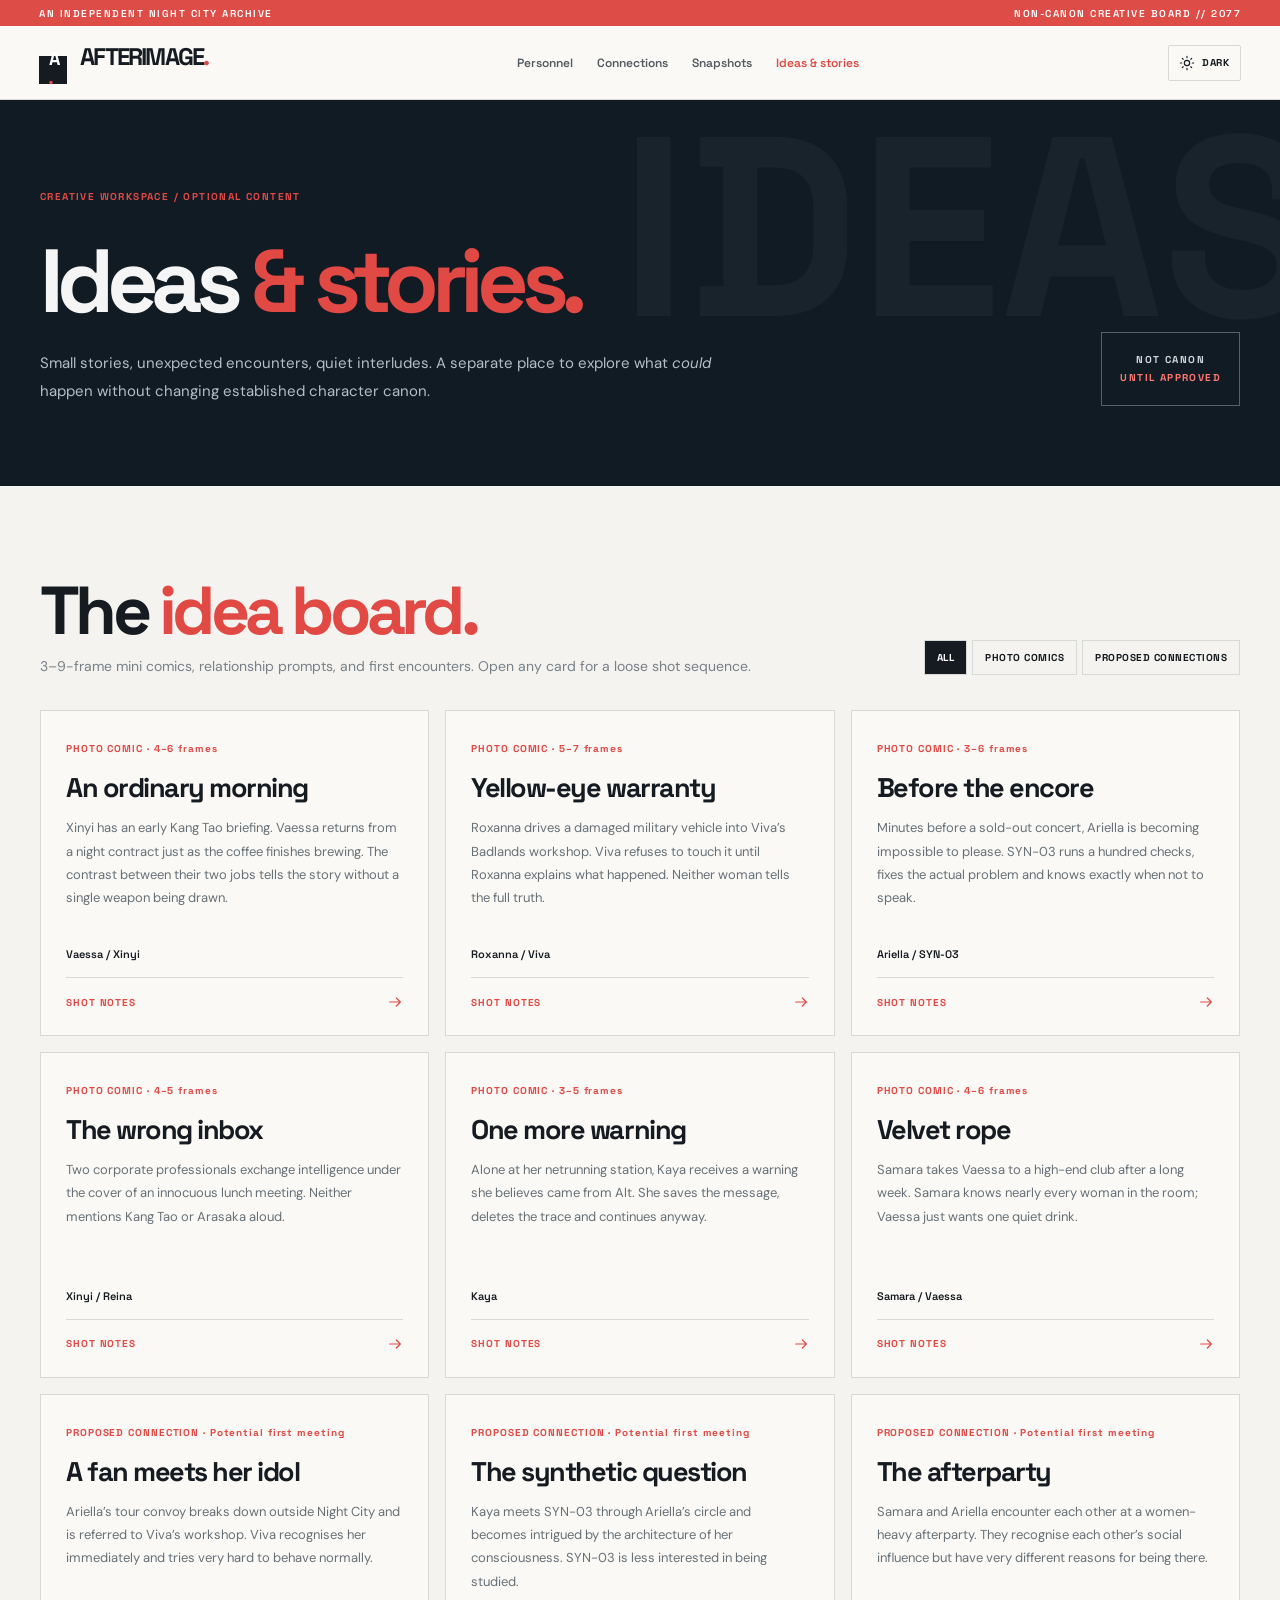
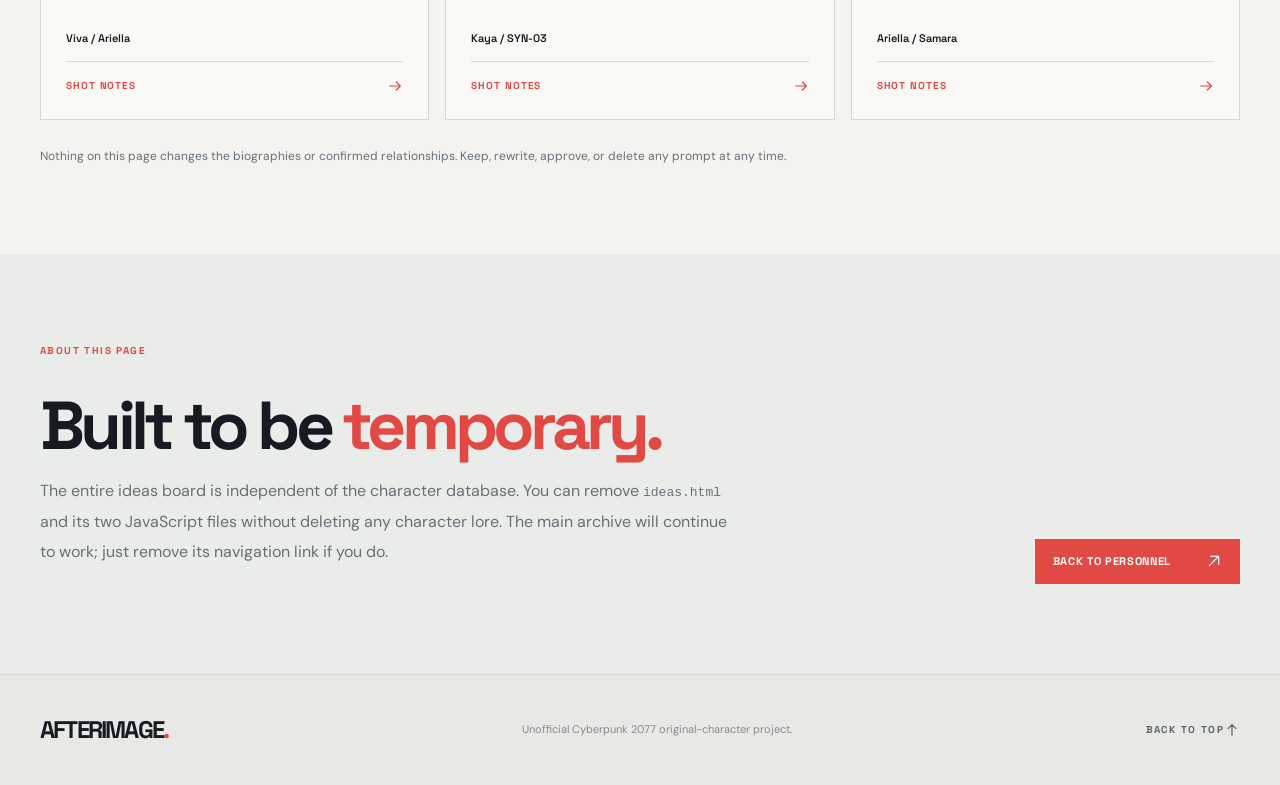
==== ideas.html @ 3a061ae0 "Add files via upload" ====
<!doctype html><html lang="en"><head><meta charset="utf-8"><meta name="viewport" content="width=device-width,initial-scale=1"><meta name="theme-color" content="#f4f3ef"><meta name="description" content="Afterimage optional photo comic and story ideas board."><title>Ideas & Stories — AFTERIMAGE</title><link rel="preconnect" href="https://fonts.googleapis.com"><link rel="preconnect" href="https://fonts.gstatic.com" crossorigin><link href="https://fonts.googleapis.com/css2?family=DM+Sans:wght@400;500;600;700&family=Space+Grotesk:wght@400;500;600;700&display=swap" rel="stylesheet"><link rel="stylesheet" href="css/styles.css"><script>try{document.documentElement.dataset.theme=localStorage.getItem("afterimage-theme")||"light"}catch(e){document.documentElement.dataset.theme="light"}</script><script src="js/theme.js" defer></script><script src="js/ideas.js" defer></script><script src="js/ideas-page.js" defer></script></head>
<body class="ideas-page"><a class="skip-link" href="#main">Skip to content</a><div class="topline"><span>AN INDEPENDENT NIGHT CITY ARCHIVE</span><span>NON-CANON CREATIVE BOARD // 2077</span></div><header class="site-header"><a class="wordmark" href="index.html#home"><span class="wordmark-icon">A<span>·</span></span> AFTERIMAGE<span class="wordmark-dot">.</span></a><nav class="main-nav ideas-nav" aria-label="Main navigation"><a href="index.html#characters">Personnel</a><a href="index.html#connections">Connections</a><a href="index.html#story">Snapshots</a><a href="ideas.html" class="active" aria-current="page">Ideas &amp; stories</a></nav><button class="theme-toggle" type="button" aria-label="Switch to dark mode"><svg class="theme-icon" viewBox="0 0 24 24" fill="none" aria-hidden="true"><circle cx="12" cy="12" r="4" stroke="currentColor" stroke-width="1.7"/><path d="M12 2v2m0 16v2M4.93 4.93l1.41 1.41m11.32 11.32 1.41 1.41M2 12h2m16 0h2M4.93 19.07l1.41-1.41M17.66 6.34l1.41-1.41" stroke="currentColor" stroke-width="1.7" stroke-linecap="round"/></svg><span class="theme-label">DARK</span></button><button class="nav-toggle" type="button" aria-label="Open navigation" aria-expanded="false">MENU <span aria-hidden="true">☰</span></button></header>
<main id="main"><div class="ideas-heading"><div class="container"><div class="section-index">CREATIVE WORKSPACE / OPTIONAL CONTENT</div><div class="ideas-heading-row"><div><h1>Ideas <em>&amp; stories.</em></h1><p>Small stories, unexpected encounters, quiet interludes. A separate place to explore what <em>could</em> happen without changing established character canon.</p></div><div class="ideas-stamp">NOT CANON<br><strong>UNTIL APPROVED</strong></div></div></div></div><section class="container section ideas-content" aria-labelledby="ideas-list-title"><div class="section-head"><div><h2 id="ideas-list-title">The <span>idea board.</span></h2><p>3–9-frame mini comics, relationship prompts, and first encounters. Open any card for a loose shot sequence.</p></div><div class="ideas-filters" role="group" aria-label="Filter story ideas"><button type="button" data-filter="ALL" class="active" aria-pressed="true">ALL</button><button type="button" data-filter="PHOTO COMIC" aria-pressed="false">PHOTO COMICS</button><button type="button" data-filter="PROPOSED CONNECTION" aria-pressed="false">PROPOSED CONNECTIONS</button></div></div><div id="ideas-grid" class="ideas-grid"></div><p class="ideas-footnote">Nothing on this page changes the biographies or confirmed relationships. Keep, rewrite, approve, or delete any prompt at any time.</p></section><section class="section section-muted"><div class="container ideas-end"><div><div class="section-index">ABOUT THIS PAGE</div><h2>Built to be <span>temporary.</span></h2><p>The entire ideas board is independent of the character database. You can remove <code>ideas.html</code> and its two JavaScript files without deleting any character lore. The main archive will continue to work; just remove its navigation link if you do.</p></div><a class="button button-primary" href="index.html#characters">BACK TO PERSONNEL <svg class="ui-arrow" viewBox="0 0 24 24" fill="none" aria-hidden="true"><path d="M5 19 19 5M7 5h12v12" stroke="currentColor" stroke-width="1.8" stroke-linecap="round" stroke-linejoin="round"/></svg></a></div></section></main><footer class="site-footer"><div class="container footer-inner"><a class="wordmark" href="index.html">AFTERIMAGE<span class="wordmark-dot">.</span></a><p>Unofficial Cyberpunk 2077 original-character project.</p><a class="back-top" href="#main">BACK TO TOP <svg class="ui-arrow" viewBox="0 0 24 24" fill="none" aria-hidden="true"><path d="M12 20V4m-6 6 6-6 6 6" stroke="currentColor" stroke-width="1.8" stroke-linecap="round" stroke-linejoin="round"/></svg></a></div></footer></body></html>
---- css/styles.css ----
:root{--bg:#f4f3ef;--paper:#faf9f6;--ink:#151b21;--muted:#677077;--line:#d7d9d6;--red:#e14945;--dark:#0c1218;--dark2:#141d25;--font:'DM Sans',sans-serif;--display:'Space Grotesk',sans-serif}*{box-sizing:border-box}html{scroll-behavior:smooth;scroll-padding-top:84px}body{margin:0;background:var(--bg);color:var(--ink);font-family:var(--font);-webkit-font-smoothing:antialiased}button,input{font:inherit}a{color:inherit;text-decoration:none}button{cursor:pointer}img{display:block;width:100%;height:100%;object-fit:cover}.container{width:min(1200px,calc(100% - 80px));margin:auto}.topline{height:26px;padding:0 39px;background:#de4c47;color:#fff;display:flex;align-items:center;justify-content:space-between;font:600 10px var(--display);letter-spacing:.15em}.site-header{height:74px;display:flex;align-items:center;gap:40px;padding:0 39px;background:var(--paper);border-bottom:1px solid var(--line);position:sticky;top:0;z-index:20}.wordmark{font:700 24px var(--display);letter-spacing:-.075em;white-space:nowrap}.wordmark-icon{display:inline-grid;place-content:center;background:var(--ink);color:#fff;width:28px;height:28px;letter-spacing:-.12em;font-size:18px;margin-right:9px}.wordmark-icon span,.wordmark-dot{color:var(--red)}.main-nav{display:flex;gap:34px;align-items:center;margin:auto}.main-nav a{font:600 12px var(--display);color:#535a61;transition:color .2s}.main-nav a:hover,.main-nav a.active{color:var(--red)}.header-status,.mono-label,.section-index,.eyebrow,.hero-footer,.feature-caption,.search-wrap label,.character-meta,.file-number,.character-view,.story-status,.terminal-head,.terminal-footer,.connections-list .relation-type,.facts-panel span,.back-top{font-family:var(--display);font-size:10px;letter-spacing:.14em;font-weight:700}.header-status{color:#73827d;white-space:nowrap}.signal{display:inline-block;width:7px;height:7px;background:#54b997;border-radius:50%;margin-right:6px}.nav-toggle{display:none}.hero{background:#0c1218;color:#fff;position:relative;overflow:hidden}.hero:before{content:'';position:absolute;inset:0;background:radial-gradient(ellipse at 78% 30%,rgba(75,95,113,.23),transparent 53%),linear-gradient(90deg,rgba(255,255,255,.018) 1px,transparent 1px);background-size:auto,90px 100%;pointer-events:none}.hero-background{position:absolute;inset:0;display:flex;justify-content:space-between;align-items:center;font:700 clamp(280px,44vw,730px)/.8 var(--display);letter-spacing:-.15em;color:#fff;opacity:.025;pointer-events:none}.hero-inner{min-height:610px;display:grid;grid-template-columns:1.15fr .85fr;gap:65px;align-items:center;position:relative;padding-top:48px;padding-bottom:50px}.eyebrow{color:#a6b2bb;display:flex;align-items:center;gap:13px}.mini-square{width:7px;height:7px;background:var(--red)}.eyebrow-line{display:block;width:34px;height:1px;background:#45505b}.hero h1{font:700 clamp(70px,7.8vw,120px)/.91 var(--display);letter-spacing:-.09em;margin:35px 0 24px}.hero h1 em,.story h2 em{font-style:normal;color:var(--red)}.hero-copy>p{font-size:15px;line-height:1.9;color:#abb4bf;max-width:490px}.hero-actions{display:flex;gap:12px;margin-top:33px;flex-wrap:wrap}.button{display:inline-flex;gap:35px;justify-content:space-between;align-items:center;min-height:45px;padding:0 18px;font:700 11px var(--display);letter-spacing:.06em;transition:transform .2s,background .2s}.button:hover{transform:translateY(-2px)}.button-primary{background:var(--red);color:white}.button-outline{border:1px solid #4a555f;color:#dfe3e8}.hero-feature{max-width:350px;justify-self:end;position:relative;width:100%;margin-right:18px}.feature-photo{height:435px;background:#27313b;overflow:hidden;filter:saturate(.6)}.feature-photo img{object-position:50% 38%}.hero-feature:after{content:'';position:absolute;inset:0 0 84px;border:1px solid rgba(245,245,245,.23);pointer-events:none}.feature-caption{background:#f4f2ee;color:#1c252d;padding:16px 19px;display:flex;flex-direction:column;gap:6px;min-height:84px}.feature-caption span{color:#c14b48}.feature-caption strong{font:700 23px var(--display);letter-spacing:-.05em}.feature-caption small{font-size:9px;color:#87909a}.feature-corner{width:28px;height:28px;position:absolute;border-color:var(--red);z-index:1}.top-left{border-left:3px solid;border-top:3px solid;top:-9px;left:-9px}.bottom-right{border-right:3px solid;border-bottom:3px solid;right:-9px;bottom:75px}.hero-footer{border-top:1px solid #25303b;position:relative;color:#74818c;display:flex;justify-content:space-between;padding:17px 0}.section{padding:90px 0}.section-index{color:var(--red);margin-bottom:34px}.intro-grid{display:grid;grid-template-columns:1fr 1fr;gap:85px}.section h2{font:700 clamp(44px,5.3vw,70px)/1.03 var(--display);letter-spacing:-.07em;margin:0}.section h2 span{color:var(--red)}.intro-grid p,.dossier-grid p{font-size:15px;line-height:1.95;color:#57626c;margin:0 0 14px}.inline-stat{display:flex;align-items:center;gap:13px;margin-top:29px}.inline-stat strong{font:700 32px var(--display)}.inline-stat span{font:700 10px var(--display);letter-spacing:.06em;color:#8c9498}.inline-stat i{height:25px;width:1px;background:var(--line);margin:0 9px}.section-muted{background:#eaece9}.section-head{display:flex;justify-content:space-between;align-items:end;gap:30px;margin-bottom:35px}.section-head p{font-size:14px;color:#788088;margin:12px 0 0}.search-wrap{min-width:255px}.search-wrap label{display:block;color:#747f86;margin-bottom:8px}.search-wrap input{width:100%;background:transparent;border:0;border-bottom:1px solid #a3abae;padding:11px 0;outline:none;color:var(--ink);font-size:13px;border-radius:0}.search-wrap input:focus{border-bottom-color:var(--red)}.character-grid{display:grid;grid-template-columns:repeat(3,minmax(0,1fr));gap:18px}.character-card{padding:0;border:1px solid #d1d5d4;background:#f6f7f4;color:var(--ink);text-align:left;transition:transform .25s,border-color .25s,box-shadow .25s;overflow:hidden}.character-card:hover,.character-card:focus-visible{transform:translateY(-5px);border-color:var(--red);box-shadow:0 18px 35px #1723271c;outline:none}.character-image{height:265px;position:relative;overflow:hidden;background:#c4c9ca}.character-image img{transition:transform .4s;object-position:center 29%;filter:saturate(.78)}.character-card:hover img{transform:scale(1.04)}.file-number{position:absolute;top:13px;left:13px;color:#fff;background:#111a22cc;padding:8px 10px}.character-card .character-info{padding:21px 22px 20px}.character-meta{color:var(--red);font-size:9px;margin-bottom:9px}.character-card h3{font:700 27px var(--display);letter-spacing:-.055em;margin:0 0 10px}.character-card p{font-size:12px;line-height:1.7;color:#69737a;min-height:62px;margin:0}.character-footer{border-top:1px solid #dde0de;margin-top:17px;padding-top:14px;display:flex;justify-content:space-between;align-items:center}.character-footer span:first-child{font:600 10px var(--display);color:#67747c}.character-footer span:last-child{color:var(--red);font-size:21px}.empty-message{padding:24px;border:1px solid var(--line);text-align:center}.connection-layout{display:grid;grid-template-columns:1.4fr .65fr;gap:45px}.connection-row{padding:20px 0;border-bottom:1px solid var(--line);display:grid;grid-template-columns:210px 1fr;gap:22px}.connection-row:first-child{border-top:1px solid var(--line)}.connection-people{font:700 17px var(--display);letter-spacing:-.04em}.relation-type{color:var(--red);margin-bottom:7px}.connection-row p{font-size:13px;line-height:1.7;color:#6d777e;margin:0}.connections-note{background:#e5e5e0;padding:28px;min-height:280px;position:relative;overflow:hidden}.connections-note h3{font:700 28px/1.1 var(--display);letter-spacing:-.055em;margin:21px 0}.connections-note p{font-size:13px;line-height:1.8;color:#687078;max-width:290px}.note-decoration{position:absolute;right:-15px;bottom:-69px;font:700 190px var(--display);opacity:.055}.section-dark{background:#111b24;color:#f4f5f4}.story-grid{display:grid;grid-template-columns:1fr .78fr;gap:85px}.story h2{font-size:clamp(43px,5vw,64px);margin:18px 0 22px}.highlight{color:var(--red)}.story-lede{font:500 19px/1.5 var(--display);color:#f0f0ef;max-width:520px}.story-rule{height:1px;background:#41505a;width:65px;margin:29px 0}.story-left>p:not(.story-lede){font-size:14px;color:#aab5bd;line-height:1.95}.story-status{border:1px solid #34434e;color:#8c9da9;padding:14px;margin-top:30px;display:flex;justify-content:space-between}.story-status span{color:#ef6d68}.story-right{align-self:start;border:1px solid #384651;background:#0c141c}.terminal-head{padding:17px 20px;display:flex;justify-content:space-between;gap:14px;background:#1b2934;color:#abb6bc}.motivation-row{display:grid;grid-template-columns:88px 1fr;gap:12px;padding:19px 20px;border-bottom:1px solid #253440}.motivation-row strong{color:#eb6a66;font:700 12px var(--display)}.motivation-row p{color:#c0cad0;font-size:12px;line-height:1.65;margin:0}.terminal-footer{display:flex;justify-content:space-between;padding:18px 20px;color:#687b89}.terminal-footer span{color:#ee605c}.dossier-grid{display:grid;grid-template-columns:1fr 1fr;gap:85px}.dossier-grid p{margin:24px 0}.text-link{font:700 11px var(--display);color:var(--red);letter-spacing:.08em}.facts-panel{border-top:1px solid var(--line)}.facts-panel>div{display:flex;justify-content:space-between;gap:12px;border-bottom:1px solid var(--line);padding:17px 0}.facts-panel span{color:#848d94}.facts-panel strong{font-size:13px;text-align:right}.site-footer{background:#e8e9e5;border-top:1px solid var(--line)}.footer-inner{min-height:110px;display:flex;gap:35px;align-items:center;justify-content:space-between}.footer-inner p{font-size:11px;color:#838c92;max-width:360px;line-height:1.7}.back-top{color:#59666c;white-space:nowrap}.skip-link{position:absolute;top:-50px;left:12px;background:white;padding:10px;z-index:99}.skip-link:focus{top:8px}.profile-dialog{border:0;padding:0;width:min(900px,calc(100% - 26px));max-height:min(90vh,1000px);background:#f5f5f1;color:var(--ink);box-shadow:0 25px 100px #0009}.profile-dialog::backdrop{background:#06111bbd;backdrop-filter:blur(5px)}.profile-inner{display:grid;grid-template-columns:280px 1fr}.profile-side{background:#17212b;color:white;padding:25px;position:relative}.profile-portrait{height:330px;overflow:hidden;margin:25px 0 18px;background:#33404b}.profile-portrait img{object-position:center 25%}.profile-side .side-index{font:700 11px var(--display);color:#ee706d;letter-spacing:.14em}.profile-side h3{font:700 30px var(--display);letter-spacing:-.07em;margin:8px 0}.profile-side p{font-size:13px;line-height:1.6;color:#acb7c2}.profile-side .side-note{font:700 9px var(--display);letter-spacing:.14em;color:#ef7771}.profile-main{padding:37px 38px 43px;overflow-y:auto;max-height:90vh}.profile-close{display:flex;align-items:center;justify-content:center;width:35px;height:35px;border:1px solid #cbd0cf;background:transparent;font-size:20px;position:absolute;right:20px;top:20px;z-index:2}.profile-main h2{font:700 clamp(34px,4vw,52px)/1 var(--display);letter-spacing:-.07em;margin:24px 34px 13px 0}.profile-main .profile-tagline{font:500 17px/1.4 var(--display);color:var(--red);margin-bottom:22px}.profile-pill-row{display:flex;flex-wrap:wrap;gap:8px;margin:15px 0 26px}.profile-pill{border:1px solid #ccd1d0;padding:7px 10px;font:700 9px var(--display);letter-spacing:.04em}.profile-section-title{font:700 10px var(--display);color:#b54845;letter-spacing:.13em;margin:27px 0 12px}.profile-main p{font-size:13px;line-height:1.85;color:#53606b}.profile-fact{padding:16px;border-left:3px solid var(--red);background:#e9eae6;font-size:13px;line-height:1.7;color:#384750}.profile-fact strong{display:block;font:700 9px var(--display);letter-spacing:.12em;margin-bottom:6px;color:#b44946}body.dialog-open{overflow:hidden}button:focus-visible,a:focus-visible,input:focus-visible{outline:2px solid var(--red);outline-offset:3px}@media(max-width:1050px){.header-status{display:none}.main-nav{margin-left:auto;margin-right:0}.hero-inner{gap:35px}.connection-layout{gap:30px}.story-grid{gap:38px}}@media(max-width:760px){.container{width:min(100% - 36px,560px)}.topline{padding:0 18px}.topline span:last-child{display:none}.site-header{height:68px;padding:0 18px}.wordmark{font-size:22px}.nav-toggle{display:flex;margin-left:auto;border:0;background:transparent;align-items:center;gap:10px;font:700 11px var(--display);letter-spacing:.08em}.main-nav{display:none;position:absolute;left:0;right:0;top:68px;background:#f8f8f5;padding:19px;box-shadow:0 20px 28px #0002;flex-direction:column;align-items:stretch;gap:0}.main-nav.open{display:flex}.main-nav a{padding:12px;border-bottom:1px solid #eaedeb}.hero-inner{display:flex;flex-direction:column;align-items:stretch;gap:42px;min-height:auto;padding:70px 0 45px}.hero h1{font-size:clamp(62px,15vw,100px)}.hero-feature{max-width:300px;margin:0 auto;justify-self:center}.feature-photo{height:330px}.hero-footer span:last-child{display:none}.hero-footer{font-size:8px}.section{padding:65px 0}.intro-grid,.dossier-grid,.story-grid,.connection-layout{grid-template-columns:1fr;gap:28px}.section h2{font-size:50px}.section-head{align-items:start;flex-direction:column}.search-wrap{width:100%}.character-grid{grid-template-columns:repeat(2,minmax(0,1fr));gap:12px}.character-image{height:220px}.character-card .character-info{padding:15px}.character-card h3{font-size:22px}.character-card p{font-size:11px;min-height:90px}.connection-row{grid-template-columns:1fr;gap:6px}.profile-inner{grid-template-columns:1fr}.profile-side{display:grid;grid-template-columns:110px 1fr;column-gap:15px;padding:20px}.profile-side .side-index{grid-column:1/-1}.profile-portrait{grid-row:2/5;width:110px;height:140px;margin:10px 0 0}.profile-side h3{align-self:end;font-size:25px}.profile-side p{margin:3px 0}.profile-side .side-note{align-self:start}.profile-main{padding:20px 22px 34px;max-height:none}.profile-dialog{overflow:auto}.profile-main h2{margin-top:10px}.footer-inner{flex-wrap:wrap;padding:30px 0;gap:15px}.footer-inner p{order:3;max-width:100%;width:100%}}@media(max-width:420px){.character-image{height:180px}.character-card h3{font-size:19px}.character-meta{font-size:8px}.character-footer span:first-child{font-size:9px}.character-card p{min-height:116px}.hero-actions{flex-direction:column}.hero-actions .button{justify-content:space-between}.inline-stat{gap:8px}.inline-stat strong{font-size:24px}}

/* Accessible card/image polish for placeholder illustrations */
.character-image img[src$=".svg"],.profile-portrait img[src$=".svg"]{object-fit:cover;filter:none}
.back-top{display:inline-flex;align-items:center;min-height:44px;cursor:pointer}.back-top:hover{color:var(--red)}
@media(prefers-reduced-motion:reduce){html{scroll-behavior:auto}.character-card,.button,.character-image img{transition:none}}

/* Optional connections are clearly labeled; edit status in js/data.js. */
.connection-proposal {font-size:.72em;letter-spacing:.055em;color:#ba8b61;font-weight:600}

/* Version 4: expanded character dossier lists */
.profile-list{margin:12px 0 24px;padding-left:21px;line-height:1.75;color:var(--text-secondary,#adb7c0)}
.profile-list li{margin-bottom:10px;padding-left:3px}
.profile-list li::marker{color:#be766e}

/* V5 SHARED UI: crisp inline SVG arrows (never system emoji), theme toggle */
.ui-arrow{display:inline-block;width:16px;height:16px;vertical-align:middle;flex:none}.character-footer .ui-arrow{width:20px;height:20px}.note-decoration .ui-arrow{width:160px;height:160px}.theme-toggle{background:transparent;color:var(--ink);border:1px solid var(--line);border-radius:2px;display:inline-flex;align-items:center;gap:7px;padding:9px 10px;white-space:nowrap;cursor:pointer;font:700 10px var(--display);letter-spacing:.08em}.theme-toggle:hover{border-color:var(--red);color:var(--red)}.theme-icon{width:16px;height:16px}.story-ideas-link{display:inline-block;margin-left:5px;color:#ff817c;font-weight:700;text-decoration:underline;text-underline-offset:3px}.ideas-heading{background:#111b24;color:#f4f5f4;padding:90px 0 80px;position:relative;overflow:hidden}.ideas-heading:after{content:'IDEAS';position:absolute;right:-3vw;top:0;font:700 clamp(120px,20vw,300px)/1 var(--display);opacity:.035;pointer-events:none}.ideas-heading-row{display:flex;align-items:end;justify-content:space-between;gap:30px}.ideas-heading h1{font:700 clamp(55px,7vw,100px)/1 var(--display);letter-spacing:-.08em;margin:0 0 22px}.ideas-heading h1 em{font-style:normal;color:var(--red)}.ideas-heading p{color:#b3bec6;line-height:1.9;max-width:690px;margin:0;font-size:15px}.ideas-stamp{border:1px solid #53626d;padding:18px;color:#d0d6db;font:700 10px/1.8 var(--display);letter-spacing:.14em;text-align:center;white-space:nowrap}.ideas-stamp strong{color:#ff7771}.ideas-filters{display:flex;gap:5px;flex-wrap:wrap}.ideas-filters button{border:1px solid var(--line);background:transparent;color:var(--ink);padding:10px 12px;font:700 10px var(--display);letter-spacing:.05em}.ideas-filters button.active{background:var(--ink);color:var(--paper)}.ideas-grid{display:grid;grid-template-columns:repeat(3,minmax(0,1fr));gap:16px}.idea-card{border:1px solid var(--line);background:var(--paper);min-width:0;align-self:start}.idea-card[open]{border-color:var(--red)}.idea-card summary{list-style:none;cursor:pointer;padding:25px;position:relative}.idea-card summary::-webkit-details-marker{display:none}.idea-category{color:var(--red);font:700 10px var(--display);letter-spacing:.09em}.idea-card h3{font:700 27px/1.1 var(--display);letter-spacing:-.055em;margin:16px 0 10px}.idea-card p{font-size:13px;line-height:1.8;color:var(--muted);min-height:115px}.idea-cast{display:block;color:var(--ink);font:600 11px var(--display);margin:16px 0}.idea-expand{border-top:1px solid var(--line);padding-top:16px;display:flex;justify-content:space-between;align-items:center;color:var(--red);font:700 10px var(--display);letter-spacing:.09em}.idea-details{padding:20px 25px;background:var(--bg);border-top:1px solid var(--line)}.idea-details ol{padding-left:20px;font-size:12px;line-height:1.9;color:var(--muted)}.idea-details li{margin:8px 0}.ideas-footnote{font-size:12px;color:var(--muted);margin:28px 0 0}.ideas-end{display:flex;align-items:end;justify-content:space-between;gap:35px}.ideas-end p{max-width:690px;line-height:1.9;color:var(--muted)}.ideas-end .button{flex:none}.ideas-nav{gap:24px}
/* Full dark-mode palette — default remains the original light look. */
:root[data-theme="dark"]{color-scheme:dark;--bg:#0b1118;--paper:#141d26;--ink:#ecf0f2;--muted:#9aa9b4;--line:#33414c;--red:#f06a65}
:root[data-theme="dark"] .site-header{background:var(--paper)}
:root[data-theme="dark"] .main-nav a{color:#b5c2ca}
:root[data-theme="dark"] .main-nav a:hover,:root[data-theme="dark"] .main-nav a.active{color:var(--red)}
:root[data-theme="dark"] .wordmark-icon{background:#e4e7e8;color:#101820}
:root[data-theme="dark"] .intro-grid p,:root[data-theme="dark"] .dossier-grid p,:root[data-theme="dark"] .section-head p,:root[data-theme="dark"] .character-card p,:root[data-theme="dark"] .connection-row p,:root[data-theme="dark"] .connections-note p{color:#a6b4be}
:root[data-theme="dark"] .section-muted{background:#111b24}
:root[data-theme="dark"] .character-card{background:#1a2630;border-color:#36444e}
:root[data-theme="dark"] .character-footer{border-color:#34434e}
:root[data-theme="dark"] .character-footer span:first-child{color:#9cabb6}
:root[data-theme="dark"] .connections-note{background:#1d2a34}
:root[data-theme="dark"] .site-footer{background:#101922}
:root[data-theme="dark"] .profile-dialog{background:#17222b;color:#edf1f3}
:root[data-theme="dark"] .profile-main p,:root[data-theme="dark"] .profile-list{color:#bbc6ce}
:root[data-theme="dark"] .profile-pill,:root[data-theme="dark"] .profile-close{border-color:#495963;color:#e9eef2}
:root[data-theme="dark"] .profile-fact{background:#24313a;color:#d0dde4}
:root[data-theme="dark"] .profile-side{background:#0d151e}
:root[data-theme="dark"] .search-wrap input{color:#f0f3f5;border-color:#65727d}
:root[data-theme="dark"] .ideas-filters button.active{background:#e8edf0;color:#182029}
@media(max-width:1100px){.site-header{gap:18px}.main-nav{gap:17px}.header-status{display:none}}
@media(max-width:760px){.site-header{gap:10px}.theme-toggle{margin-left:auto;padding:9px}.theme-label{display:none}.nav-toggle{margin-left:0}.main-nav{z-index:30}.ideas-nav{margin:0}.ideas-grid{grid-template-columns:repeat(2,minmax(0,1fr))}.ideas-heading-row,.ideas-end{flex-direction:column;align-items:start}.ideas-stamp{align-self:start}.ideas-heading{padding:65px 0}.ideas-filters{width:100%}:root[data-theme="dark"] .main-nav{background:#17222b}:root[data-theme="dark"] .main-nav a{border-color:#33414c}}
@media(max-width:540px){.ideas-grid{grid-template-columns:1fr}.idea-card p{min-height:0}.ideas-heading h1{font-size:57px}.ideas-stamp{display:none}}
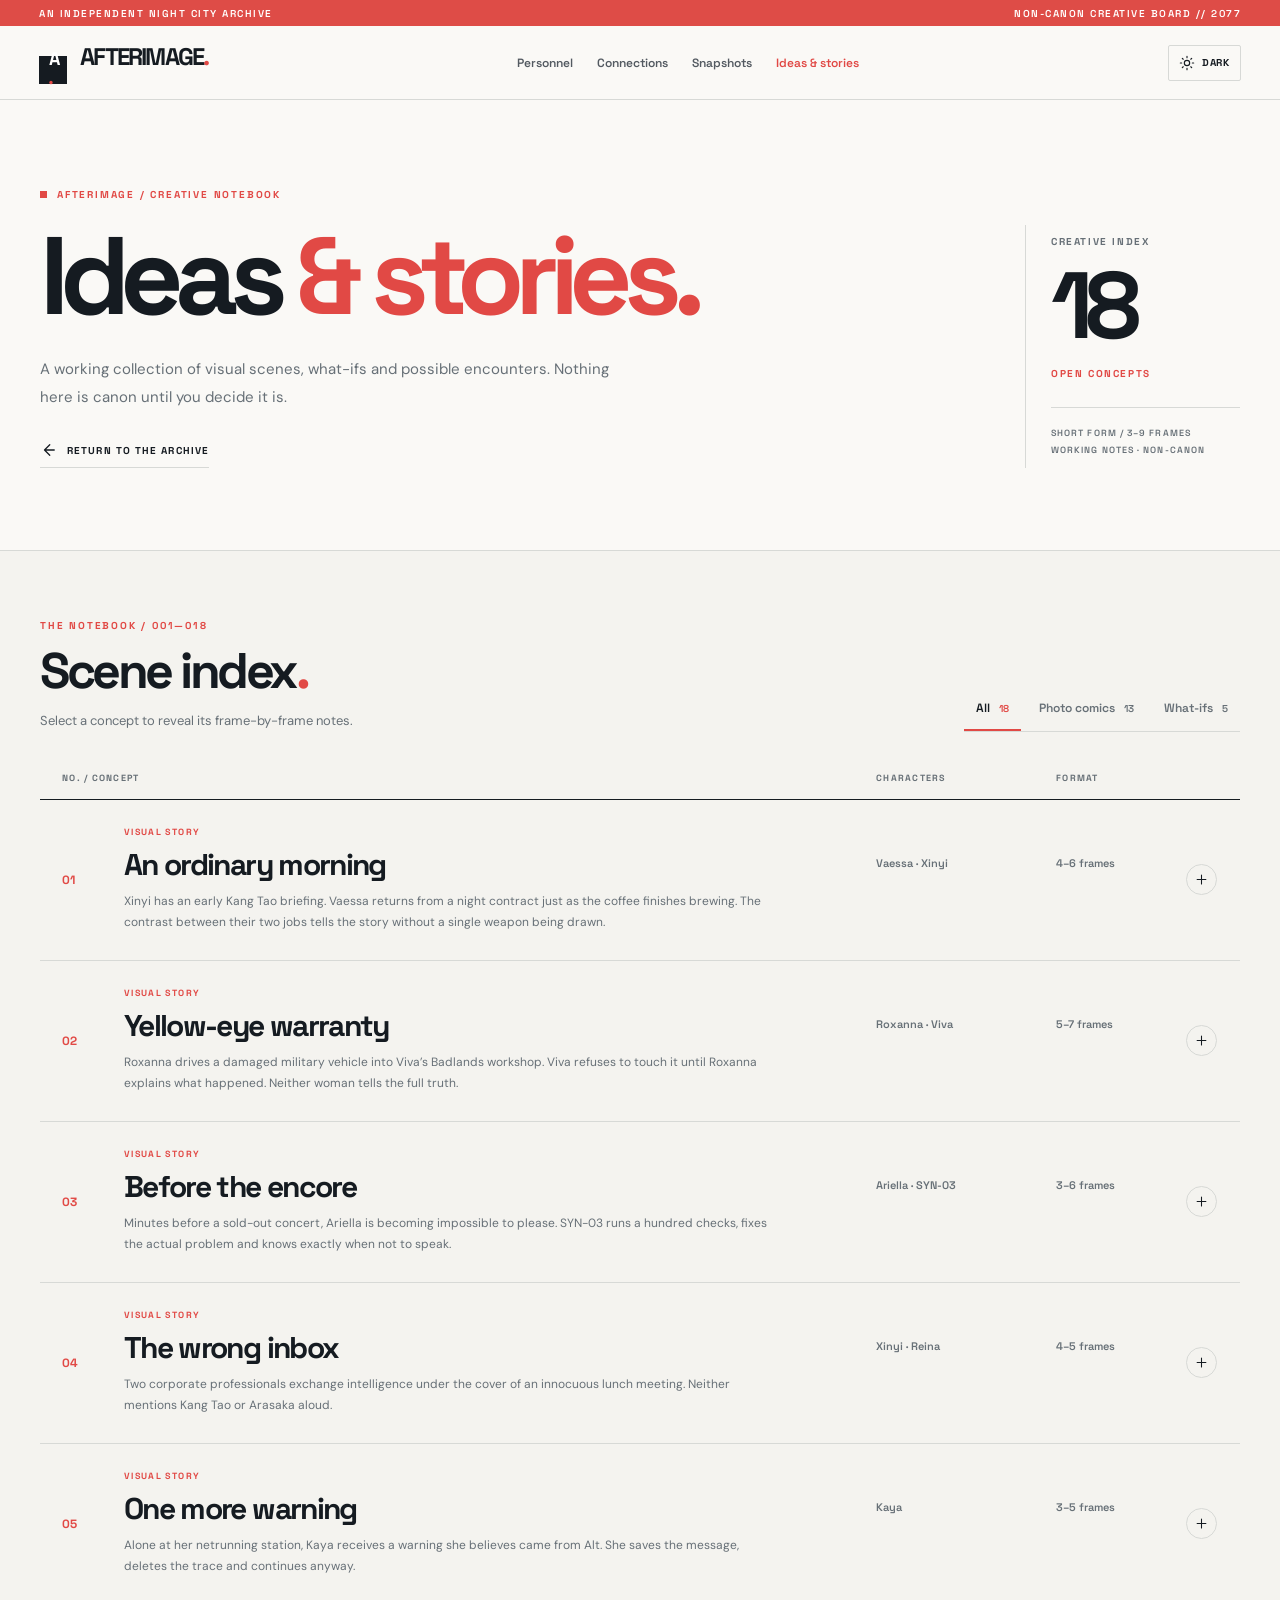
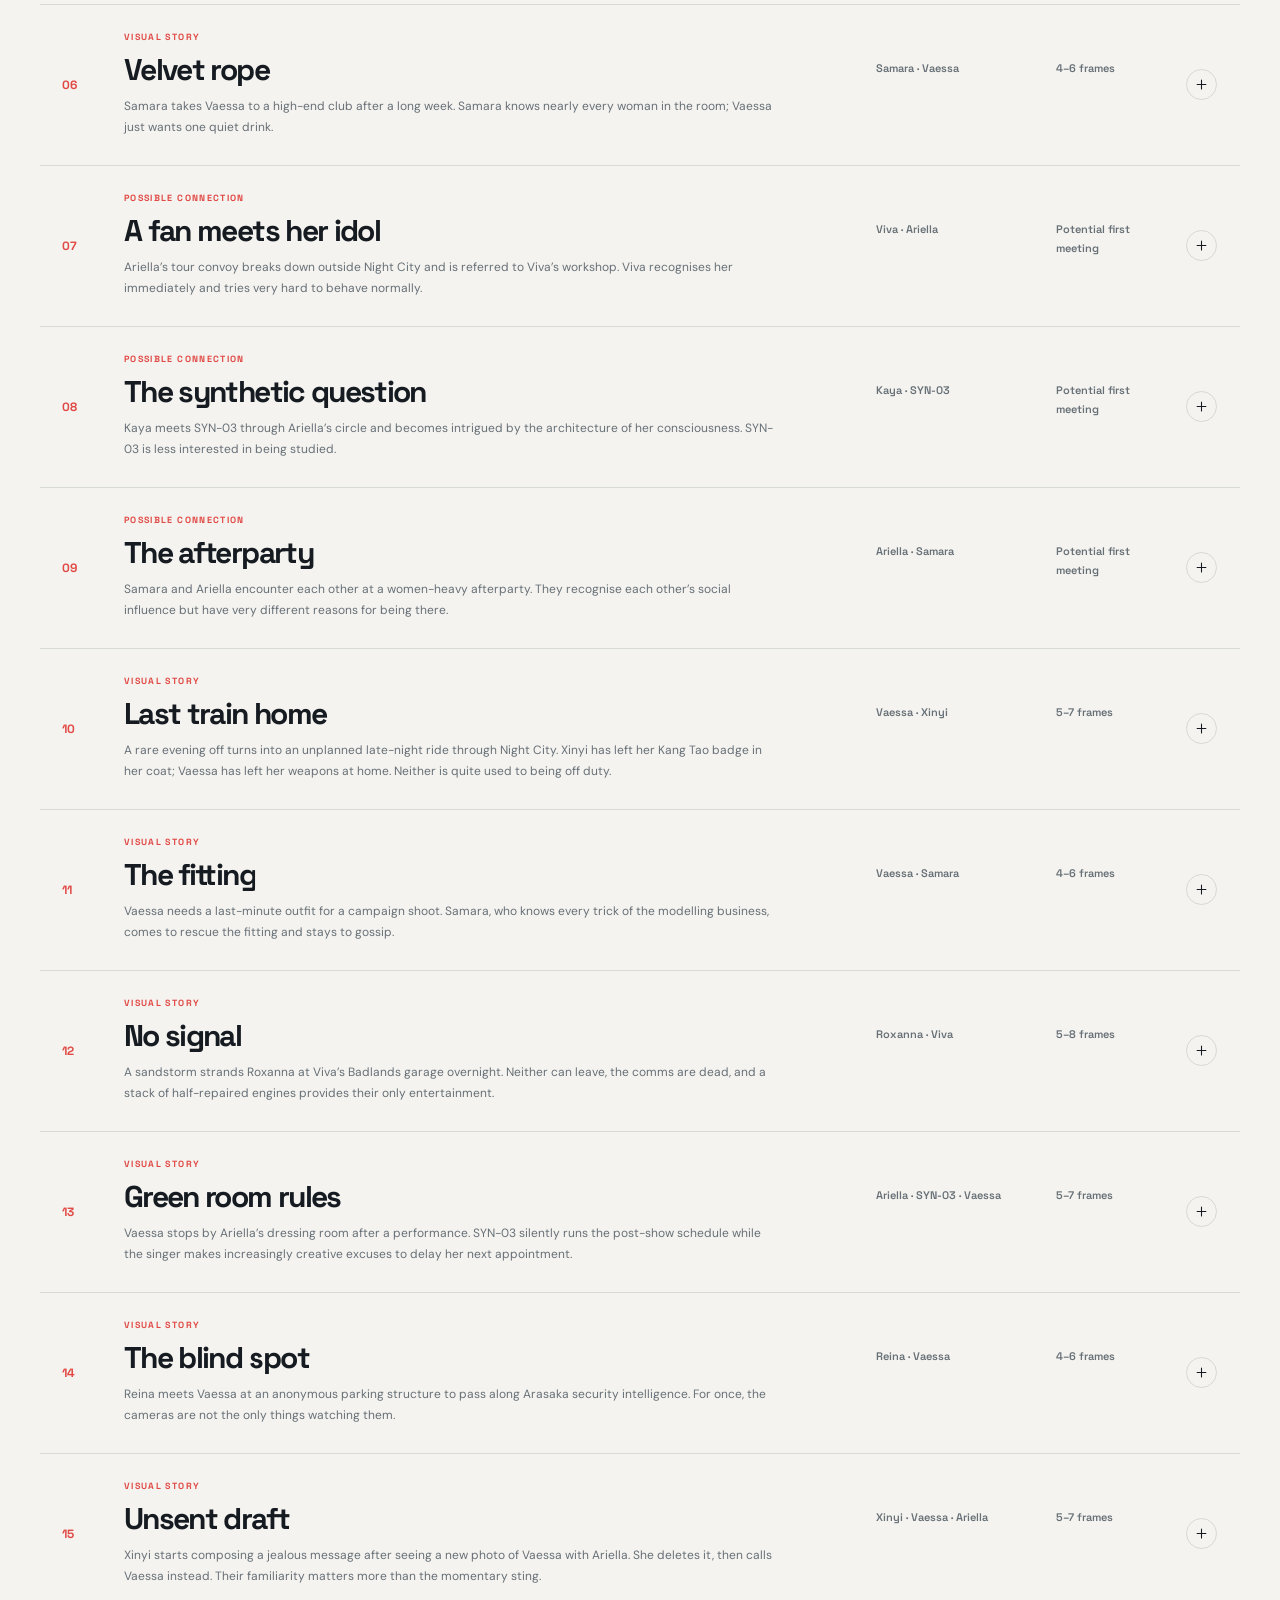
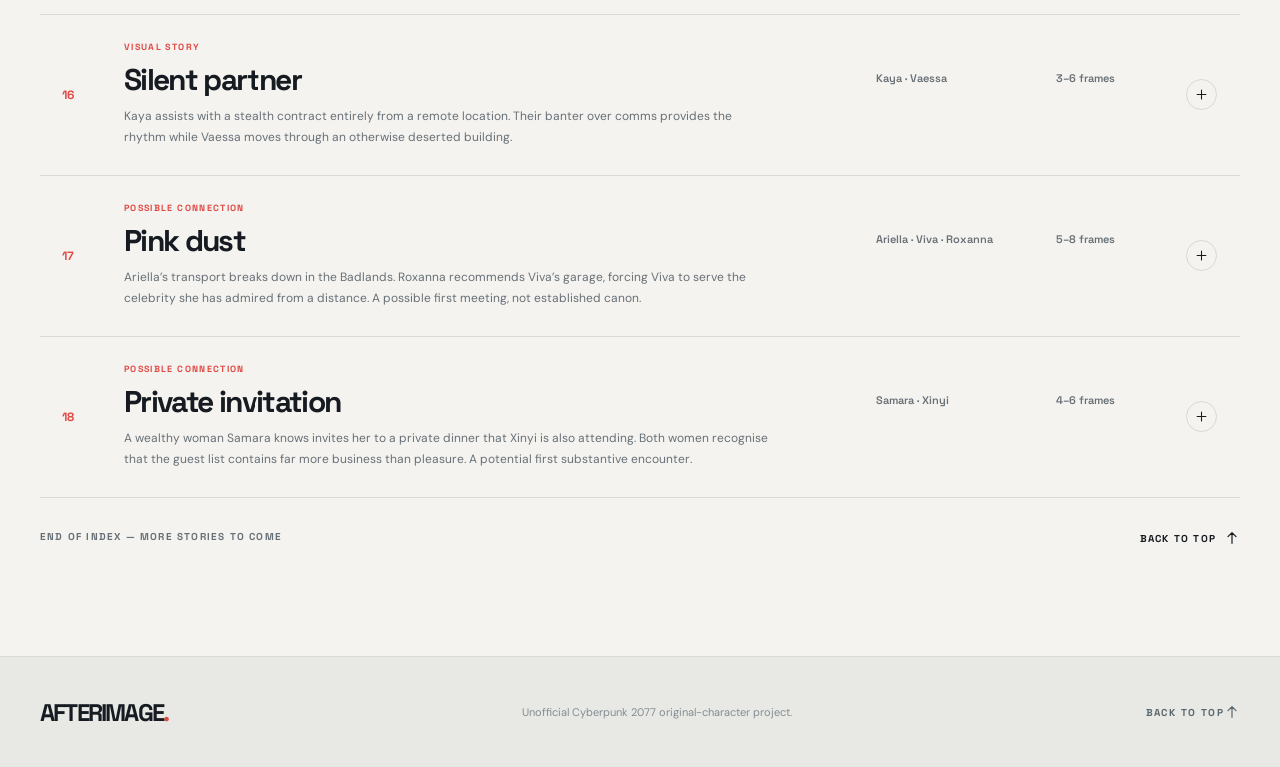
==== commit e2d5ab78: "Add files via upload" ====
--- a/ideas.html
+++ b/ideas.html
@@ -1,3 +1,6 @@
 <!doctype html><html lang="en"><head><meta charset="utf-8"><meta name="viewport" content="width=device-width,initial-scale=1"><meta name="theme-color" content="#f4f3ef"><meta name="description" content="Afterimage optional photo comic and story ideas board."><title>Ideas & Stories — AFTERIMAGE</title><link rel="preconnect" href="https://fonts.googleapis.com"><link rel="preconnect" href="https://fonts.gstatic.com" crossorigin><link href="https://fonts.googleapis.com/css2?family=DM+Sans:wght@400;500;600;700&family=Space+Grotesk:wght@400;500;600;700&display=swap" rel="stylesheet"><link rel="stylesheet" href="css/styles.css"><script>try{document.documentElement.dataset.theme=localStorage.getItem("afterimage-theme")||"light"}catch(e){document.documentElement.dataset.theme="light"}</script><script src="js/theme.js" defer></script><script src="js/ideas.js" defer></script><script src="js/ideas-page.js" defer></script></head>
 <body class="ideas-page"><a class="skip-link" href="#main">Skip to content</a><div class="topline"><span>AN INDEPENDENT NIGHT CITY ARCHIVE</span><span>NON-CANON CREATIVE BOARD // 2077</span></div><header class="site-header"><a class="wordmark" href="index.html#home"><span class="wordmark-icon">A<span>·</span></span> AFTERIMAGE<span class="wordmark-dot">.</span></a><nav class="main-nav ideas-nav" aria-label="Main navigation"><a href="index.html#characters">Personnel</a><a href="index.html#connections">Connections</a><a href="index.html#story">Snapshots</a><a href="ideas.html" class="active" aria-current="page">Ideas &amp; stories</a></nav><button class="theme-toggle" type="button" aria-label="Switch to dark mode"><svg class="theme-icon" viewBox="0 0 24 24" fill="none" aria-hidden="true"><circle cx="12" cy="12" r="4" stroke="currentColor" stroke-width="1.7"/><path d="M12 2v2m0 16v2M4.93 4.93l1.41 1.41m11.32 11.32 1.41 1.41M2 12h2m16 0h2M4.93 19.07l1.41-1.41M17.66 6.34l1.41-1.41" stroke="currentColor" stroke-width="1.7" stroke-linecap="round"/></svg><span class="theme-label">DARK</span></button><button class="nav-toggle" type="button" aria-label="Open navigation" aria-expanded="false">MENU <span aria-hidden="true">☰</span></button></header>
-<main id="main"><div class="ideas-heading"><div class="container"><div class="section-index">CREATIVE WORKSPACE / OPTIONAL CONTENT</div><div class="ideas-heading-row"><div><h1>Ideas <em>&amp; stories.</em></h1><p>Small stories, unexpected encounters, quiet interludes. A separate place to explore what <em>could</em> happen without changing established character canon.</p></div><div class="ideas-stamp">NOT CANON<br><strong>UNTIL APPROVED</strong></div></div></div></div><section class="container section ideas-content" aria-labelledby="ideas-list-title"><div class="section-head"><div><h2 id="ideas-list-title">The <span>idea board.</span></h2><p>3–9-frame mini comics, relationship prompts, and first encounters. Open any card for a loose shot sequence.</p></div><div class="ideas-filters" role="group" aria-label="Filter story ideas"><button type="button" data-filter="ALL" class="active" aria-pressed="true">ALL</button><button type="button" data-filter="PHOTO COMIC" aria-pressed="false">PHOTO COMICS</button><button type="button" data-filter="PROPOSED CONNECTION" aria-pressed="false">PROPOSED CONNECTIONS</button></div></div><div id="ideas-grid" class="ideas-grid"></div><p class="ideas-footnote">Nothing on this page changes the biographies or confirmed relationships. Keep, rewrite, approve, or delete any prompt at any time.</p></section><section class="section section-muted"><div class="container ideas-end"><div><div class="section-index">ABOUT THIS PAGE</div><h2>Built to be <span>temporary.</span></h2><p>The entire ideas board is independent of the character database. You can remove <code>ideas.html</code> and its two JavaScript files without deleting any character lore. The main archive will continue to work; just remove its navigation link if you do.</p></div><a class="button button-primary" href="index.html#characters">BACK TO PERSONNEL <svg class="ui-arrow" viewBox="0 0 24 24" fill="none" aria-hidden="true"><path d="M5 19 19 5M7 5h12v12" stroke="currentColor" stroke-width="1.8" stroke-linecap="round" stroke-linejoin="round"/></svg></a></div></section></main><footer class="site-footer"><div class="container footer-inner"><a class="wordmark" href="index.html">AFTERIMAGE<span class="wordmark-dot">.</span></a><p>Unofficial Cyberpunk 2077 original-character project.</p><a class="back-top" href="#main">BACK TO TOP <svg class="ui-arrow" viewBox="0 0 24 24" fill="none" aria-hidden="true"><path d="M12 20V4m-6 6 6-6 6 6" stroke="currentColor" stroke-width="1.8" stroke-linecap="round" stroke-linejoin="round"/></svg></a></div></footer></body></html>+<main id="main" class="idea-main">
+<section class="board-hero"><div class="container board-hero-inner"><div><p class="board-overline"><span class="red-square"></span> AFTERIMAGE / CREATIVE NOTEBOOK</p><h1>Ideas <span>&amp; stories.</span></h1><p class="board-deck">A working collection of visual scenes, what-ifs and possible encounters. Nothing here is canon until you decide it is.</p><a href="index.html#characters" class="board-back"><svg viewBox="0 0 24 24" fill="none" aria-hidden="true"><path d="m13 5-7 7 7 7M6 12h13" stroke="currentColor" stroke-width="1.7" stroke-linecap="round" stroke-linejoin="round"/></svg> RETURN TO THE ARCHIVE</a></div><aside class="board-counter" aria-label="Ideas count"><span>CREATIVE INDEX</span><strong id="ideas-total">18</strong><small>OPEN CONCEPTS</small><div class="board-counter-rule"></div><p>SHORT FORM / 3–9 FRAMES<br>WORKING NOTES · NON-CANON</p></aside></div></section>
+<section class="board-section container" aria-label="Story idea board"><div class="board-toolbar"><div><p class="board-overline">THE NOTEBOOK / 001—018</p><h2>Scene index<span class="accent-period">.</span></h2><p class="board-subtitle">Select a concept to reveal its frame-by-frame notes.</p></div><div class="board-tabs" role="group" aria-label="Filter ideas"><button type="button" class="active" data-filter="ALL" aria-pressed="true">All <span id="count-all">18</span></button><button type="button" data-filter="PHOTO COMIC" aria-pressed="false">Photo comics <span id="count-photo">0</span></button><button type="button" data-filter="PROPOSED CONNECTION" aria-pressed="false">What-ifs <span id="count-connections">0</span></button></div></div><div class="board-columns-heading" aria-hidden="true"><span>NO. / CONCEPT</span><span>CHARACTERS</span><span>FORMAT</span><span></span></div><div id="ideas-grid" class="board-list"></div><div class="board-bottom"><span>END OF INDEX — MORE STORIES TO COME</span><a href="#main">BACK TO TOP <svg class="ui-arrow" viewBox="0 0 24 24" fill="none" aria-hidden="true"><path d="M12 20V4m-6 6 6-6 6 6" stroke="currentColor" stroke-width="1.8" stroke-linecap="round" stroke-linejoin="round"/></svg></a></div></section>
+</main><footer class="site-footer"><div class="container footer-inner"><a class="wordmark" href="index.html">AFTERIMAGE<span class="wordmark-dot">.</span></a><p>Unofficial Cyberpunk 2077 original-character project.</p><a class="back-top" href="#main">BACK TO TOP <svg class="ui-arrow" viewBox="0 0 24 24" fill="none" aria-hidden="true"><path d="M12 20V4m-6 6 6-6 6 6" stroke="currentColor" stroke-width="1.8" stroke-linecap="round" stroke-linejoin="round"/></svg></a></div></footer></body></html>
--- a/css/styles.css
+++ b/css/styles.css
@@ -38,3 +38,47 @@
 @media(max-width:1100px){.site-header{gap:18px}.main-nav{gap:17px}.header-status{display:none}}
 @media(max-width:760px){.site-header{gap:10px}.theme-toggle{margin-left:auto;padding:9px}.theme-label{display:none}.nav-toggle{margin-left:0}.main-nav{z-index:30}.ideas-nav{margin:0}.ideas-grid{grid-template-columns:repeat(2,minmax(0,1fr))}.ideas-heading-row,.ideas-end{flex-direction:column;align-items:start}.ideas-stamp{align-self:start}.ideas-heading{padding:65px 0}.ideas-filters{width:100%}:root[data-theme="dark"] .main-nav{background:#17222b}:root[data-theme="dark"] .main-nav a{border-color:#33414c}}
 @media(max-width:540px){.ideas-grid{grid-template-columns:1fr}.idea-card p{min-height:0}.ideas-heading h1{font-size:57px}.ideas-stamp{display:none}}
+
+/* =========================== V6 THEME REPAIR =========================== */
+/* Non-hardcoded colours to ensure theme affects page, not just the header. */
+:root{--surface-soft:#eaece9;--surface-muted:#eaece9;--field-bg:#f8f8f5;--copy:#53606b;--card-line:#ccd1d0;--button-ink:#151b21;--story-surface:#e9eae6}
+:root[data-theme="dark"]{--surface-soft:#1a2730;--surface-muted:#111b24;--field-bg:#17222b;--copy:#b5c3cc;--card-line:#43535f;--button-ink:#edf2f5;--story-surface:#23313b}
+:root[data-theme="dark"] .section-muted{background:var(--surface-muted)}
+:root[data-theme="dark"] .main-nav{background:var(--paper)}
+:root[data-theme="dark"] .intro-grid p,:root[data-theme="dark"] .dossier-grid p,:root[data-theme="dark"] .story-grid p,:root[data-theme="dark"] .story-card p,:root[data-theme="dark"] .profile-main p{color:var(--copy)}
+:root[data-theme="dark"] .profile-fact{background:var(--story-surface)}
+:root[data-theme="dark"] .profile-pill{border-color:var(--card-line)}
+:root[data-theme="dark"] .profile-close{background:var(--paper);color:var(--ink)}
+:root[data-theme="dark"] .search-wrap input{background:var(--paper);color:var(--ink)}
+:root[data-theme="dark"] .profile-main{background:var(--paper)}
+:root[data-theme="dark"] .connection-row{border-color:var(--line)}
+:root[data-theme="dark"] .section-index,:root[data-theme="dark"] .mono-label{color:var(--red)}
+:root[data-theme="dark"] .story-grid .story-notes,:root[data-theme="dark"] .facts-panel{color:var(--ink)}
+/* ===================== V6 CREATIVE NOTEBOOK ===================== */
+.board-hero{background:var(--paper);border-bottom:1px solid var(--line)}
+.board-hero-inner{display:grid;grid-template-columns:minmax(0,1fr) 215px;align-items:end;gap:8vw;padding:88px 0 82px}
+.board-overline{display:flex;align-items:center;gap:10px;color:var(--red);font:700 10px var(--display);letter-spacing:.18em;margin:0 0 21px}
+.red-square{background:var(--red);width:7px;height:7px;display:inline-block}
+.board-hero h1{font:700 clamp(58px,8.6vw,124px)/.99 var(--display);letter-spacing:-.085em;margin:0 0 25px}
+.board-hero h1 span{color:var(--red)}
+.board-deck{font-size:15px;line-height:1.85;color:var(--muted);max-width:580px;margin:0 0 30px}
+.board-back{display:inline-flex;align-items:center;gap:9px;font:700 10px var(--display);letter-spacing:.11em;border-bottom:1px solid var(--line);padding-bottom:8px}
+.board-back svg{width:18px;height:18px}.board-back:hover{color:var(--red)}
+.board-counter{border-left:1px solid var(--line);padding:4px 0 0 25px}.board-counter>span,.board-counter small{font:700 10px var(--display);letter-spacing:.16em;color:var(--muted)}
+.board-counter strong{display:block;font:700 94px/.97 var(--display);letter-spacing:-.09em;margin:10px 0;color:var(--ink)}
+.board-counter small{color:var(--red)}.board-counter-rule{height:1px;background:var(--line);margin:25px 0 17px}.board-counter p{font:600 9px/1.9 var(--display);letter-spacing:.12em;color:var(--muted)}
+.board-section{padding-top:68px;padding-bottom:110px}.board-toolbar{display:flex;align-items:end;justify-content:space-between;gap:30px;margin-bottom:40px}
+.board-toolbar .board-overline{margin:0 0 12px}.board-toolbar h2{font:700 clamp(32px,4vw,50px)/1.1 var(--display);letter-spacing:-.07em;margin:0 0 12px}.accent-period{color:var(--red)}
+.board-subtitle{color:var(--muted);font-size:13px;line-height:1.6;margin:0}
+.board-tabs{display:flex;flex-wrap:wrap;gap:6px;max-width:100%;border-bottom:1px solid var(--line);padding-bottom:0}
+.board-tabs button{display:flex;gap:9px;align-items:center;background:transparent;border:0;border-bottom:2px solid transparent;color:var(--muted);padding:13px 12px;font:600 12px var(--display);white-space:nowrap;transition:color .15s,border-color .15s}
+.board-tabs button span{font:600 10px var(--display);color:var(--muted)}.board-tabs button.active{color:var(--ink);border-bottom-color:var(--red)}.board-tabs button.active span{color:var(--red)}.board-tabs button:hover{color:var(--red)}
+.board-columns-heading{display:grid;grid-template-columns:minmax(0,1fr) 160px 110px 32px;gap:20px;padding:0 22px 15px;color:var(--muted);font:700 9px var(--display);letter-spacing:.14em}
+.board-list{border-top:1px solid var(--ink)}.board-item{border-bottom:1px solid var(--line);background:transparent;transition:background .2s}.board-item:hover{background:var(--paper)}.board-item[open]{background:var(--paper)}
+.board-item summary{display:grid;grid-template-columns:42px minmax(0,1fr) 160px 110px 32px;gap:20px;align-items:center;padding:26px 22px 27px;list-style:none;cursor:pointer}.board-item summary::-webkit-details-marker{display:none}
+.board-item-number{color:var(--red);font:700 12px var(--display)}.board-item-body{display:flex;flex-direction:column;gap:10px;min-width:0}.board-item-kind{color:var(--red);font:700 9px var(--display);letter-spacing:.15em}.board-item-body strong{font:700 clamp(21px,2.7vw,30px)/1.1 var(--display);letter-spacing:-.055em}.board-item-pitch{display:block;max-width:650px;color:var(--muted);font-size:12px;line-height:1.75}.board-item-cast,.board-item-frames{align-self:start;margin-top:28px;font:600 11px/1.7 var(--display);color:var(--muted)}
+.board-item-action{display:grid;place-items:center;width:31px;height:31px;border:1px solid var(--line);border-radius:50%;color:var(--ink)}.board-item-action svg{width:15px;height:15px;transition:transform .2s}.board-item[open] .board-item-action{background:var(--red);border-color:var(--red);color:white}.board-item[open] .board-item-action svg{transform:rotate(45deg)}
+.board-item-detail{display:grid;grid-template-columns:180px minmax(0,1fr);gap:28px;border-top:1px dashed var(--line);padding:27px 70px 32px 84px}.board-detail-kicker{font:700 10px var(--display);letter-spacing:.12em;color:var(--red)}.board-item-detail p{color:var(--muted);font-size:12px;line-height:1.6}.board-item-detail ol{margin:0;padding:0;list-style:none;counter-reset:shot;display:grid;grid-template-columns:repeat(2,minmax(0,1fr));gap:12px 28px}.board-item-detail li{counter-increment:shot;position:relative;padding-left:35px;color:var(--ink);font-size:12px;line-height:1.7}.board-item-detail li:before{content:counter(shot,decimal-leading-zero);position:absolute;left:0;top:0;color:var(--red);font:700 10px/2 var(--display)}
+.board-bottom{display:flex;justify-content:space-between;gap:20px;padding-top:32px;color:var(--muted);font:700 10px var(--display);letter-spacing:.12em}.board-bottom a{display:flex;align-items:center;gap:8px;color:var(--ink)}.board-bottom a:hover{color:var(--red)}
+@media(max-width:980px){.board-toolbar{flex-direction:column;align-items:stretch}.board-hero-inner{grid-template-columns:minmax(0,1fr) 150px;gap:25px}.board-counter strong{font-size:70px}.board-item summary{grid-template-columns:35px minmax(0,1fr) 115px 30px;gap:14px}.board-columns-heading{grid-template-columns:minmax(0,1fr) 115px 30px}.board-columns-heading span:nth-child(3){display:none}.board-item-frames{display:none}.board-item-detail{padding-left:70px;grid-template-columns:140px 1fr}}
+@media(max-width:660px){.board-hero-inner{display:block;padding:60px 0}.board-counter{display:none}.board-hero h1{font-size:clamp(55px,12vw,76px)}.board-section{padding-top:45px}.board-tabs{gap:2px}.board-tabs button{font-size:11px;padding:12px 8px}.board-columns-heading{display:none}.board-item summary{grid-template-columns:27px minmax(0,1fr) 27px;gap:11px;padding:22px 6px}.board-item-cast,.board-item-frames{display:none}.board-item-body strong{font-size:23px}.board-item-detail{display:block;padding:23px 16px 28px 42px}.board-item-detail ol{grid-template-columns:1fr;margin-top:15px}.board-bottom{flex-wrap:wrap;font-size:9px}.board-hero h1{letter-spacing:-.07em}}
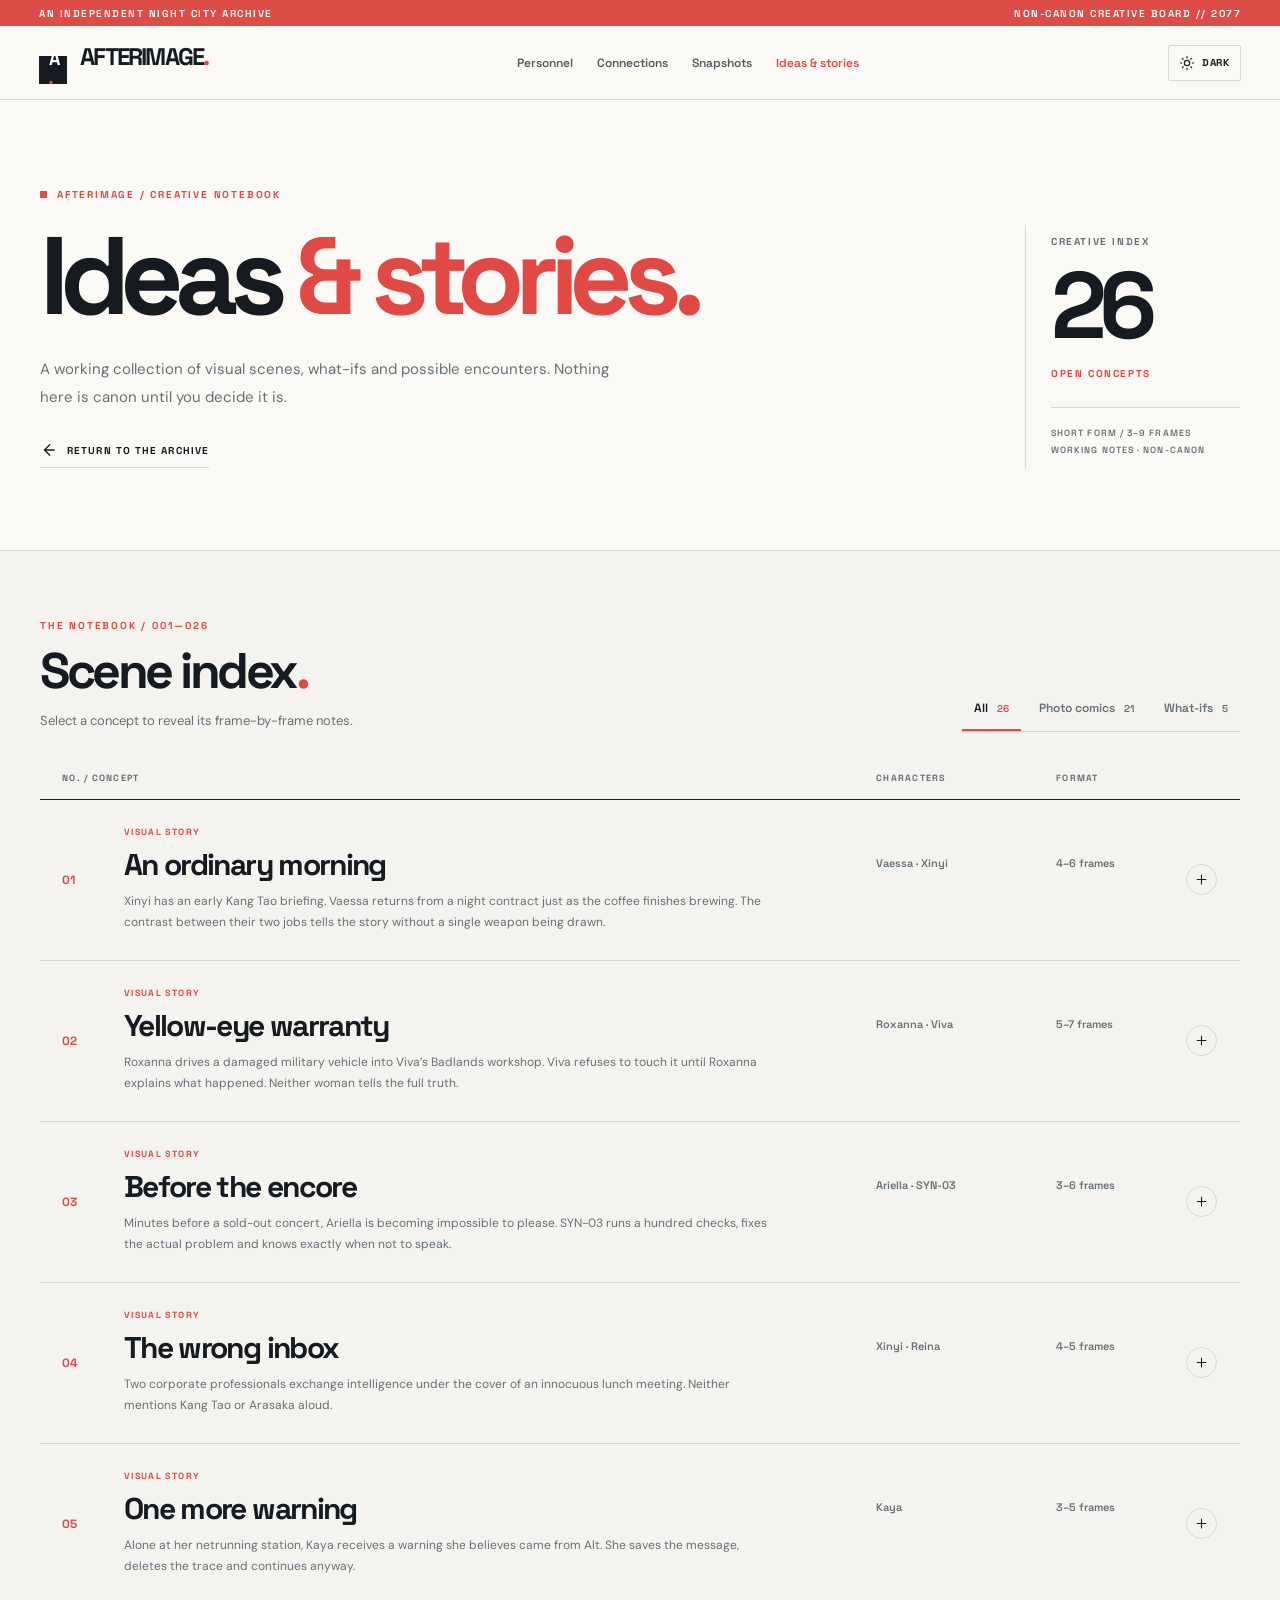
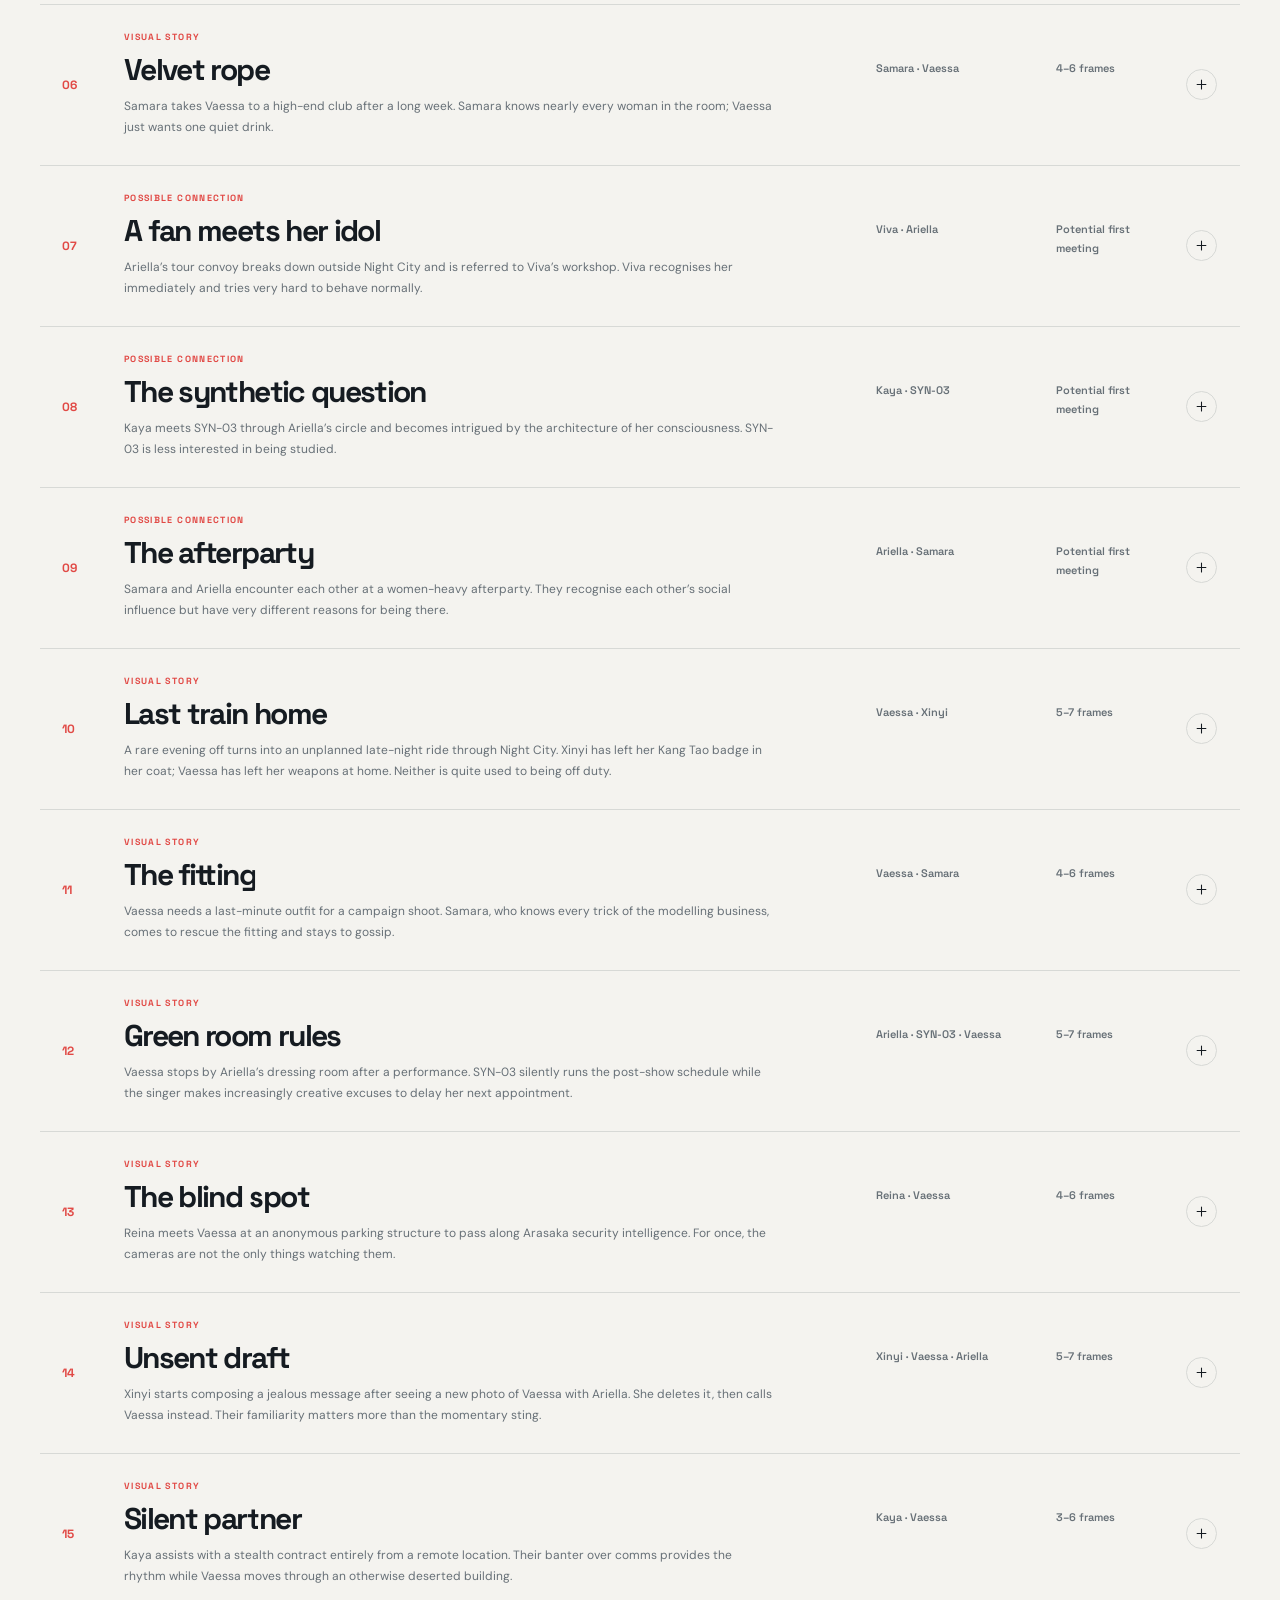
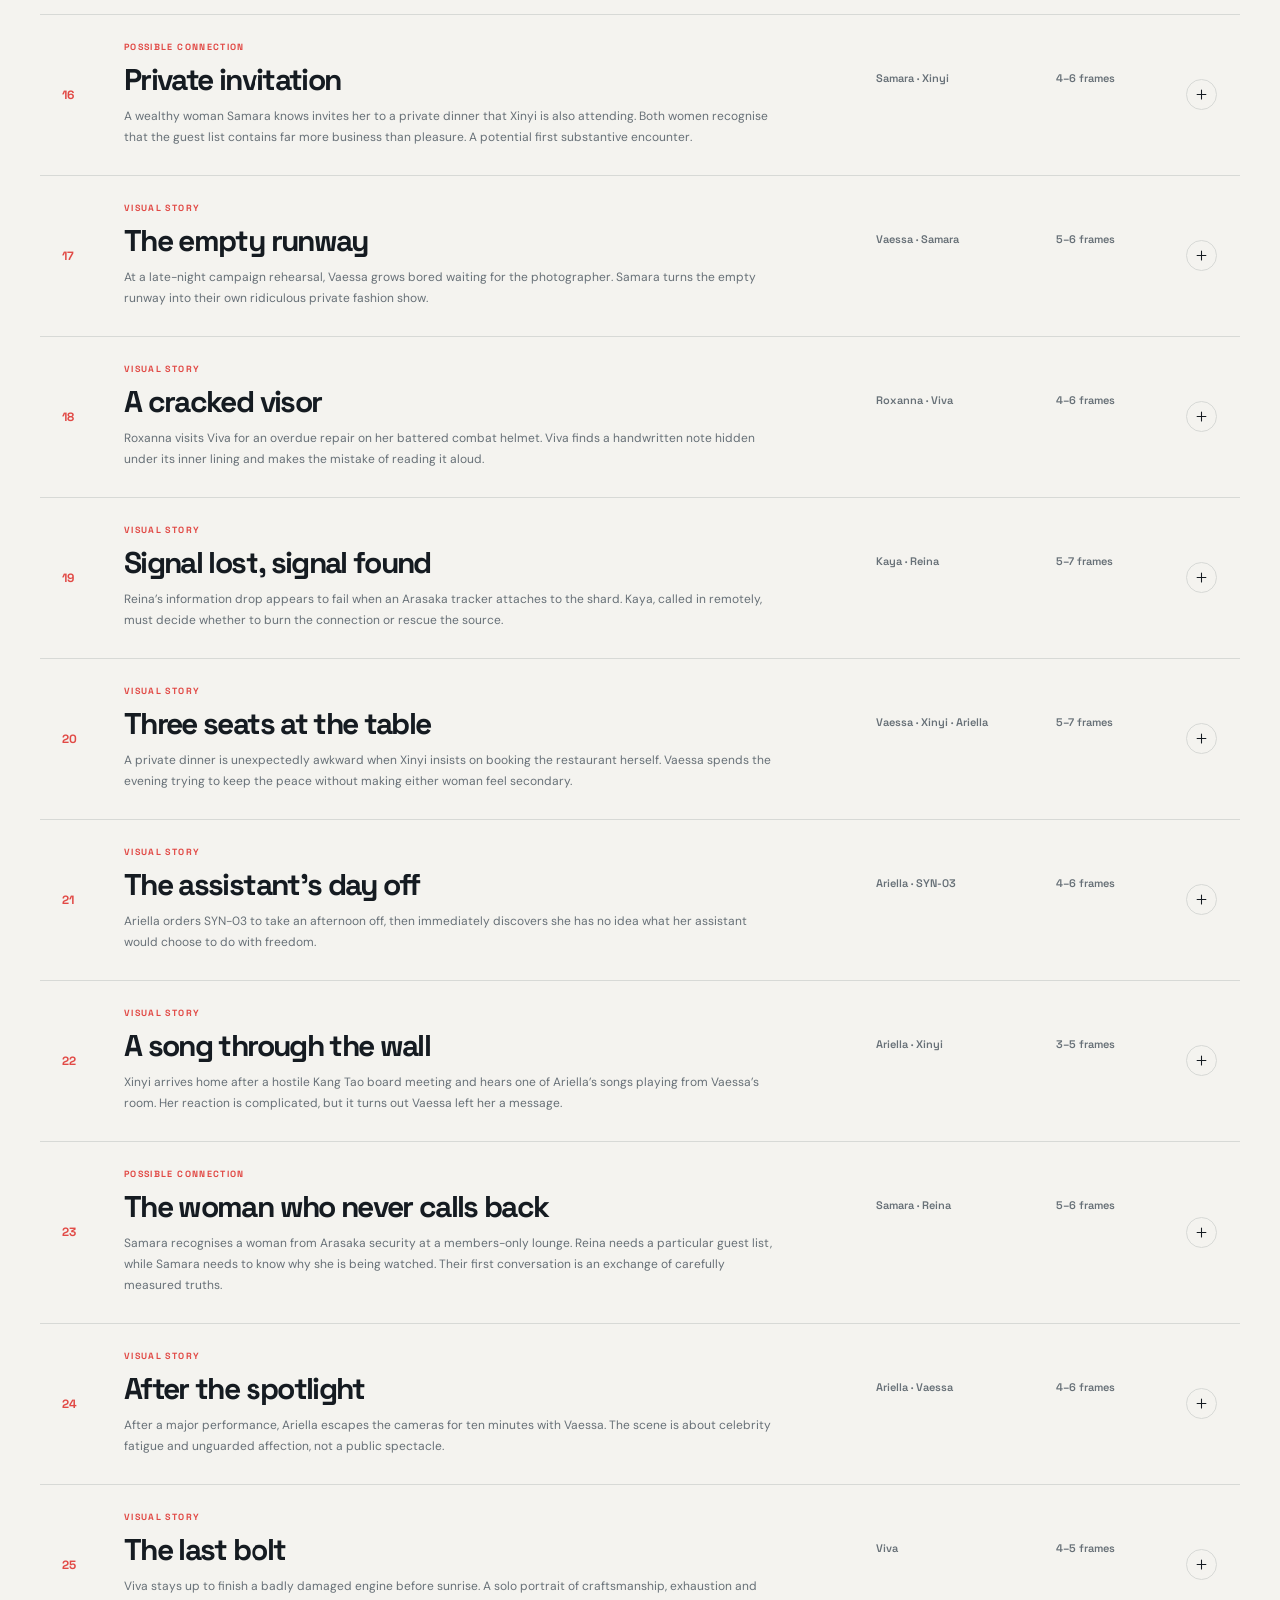
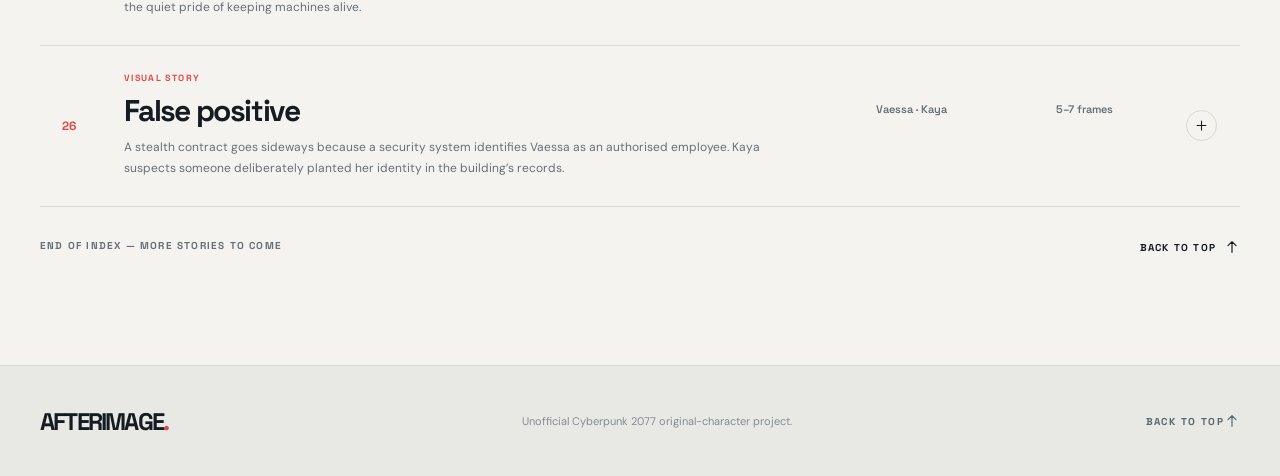
==== commit ff2b9e88: "Add files via upload" ====
--- a/ideas.html
+++ b/ideas.html
@@ -1,6 +1,6 @@
 <!doctype html><html lang="en"><head><meta charset="utf-8"><meta name="viewport" content="width=device-width,initial-scale=1"><meta name="theme-color" content="#f4f3ef"><meta name="description" content="Afterimage optional photo comic and story ideas board."><title>Ideas & Stories — AFTERIMAGE</title><link rel="preconnect" href="https://fonts.googleapis.com"><link rel="preconnect" href="https://fonts.gstatic.com" crossorigin><link href="https://fonts.googleapis.com/css2?family=DM+Sans:wght@400;500;600;700&family=Space+Grotesk:wght@400;500;600;700&display=swap" rel="stylesheet"><link rel="stylesheet" href="css/styles.css"><script>try{document.documentElement.dataset.theme=localStorage.getItem("afterimage-theme")||"light"}catch(e){document.documentElement.dataset.theme="light"}</script><script src="js/theme.js" defer></script><script src="js/ideas.js" defer></script><script src="js/ideas-page.js" defer></script></head>
 <body class="ideas-page"><a class="skip-link" href="#main">Skip to content</a><div class="topline"><span>AN INDEPENDENT NIGHT CITY ARCHIVE</span><span>NON-CANON CREATIVE BOARD // 2077</span></div><header class="site-header"><a class="wordmark" href="index.html#home"><span class="wordmark-icon">A<span>·</span></span> AFTERIMAGE<span class="wordmark-dot">.</span></a><nav class="main-nav ideas-nav" aria-label="Main navigation"><a href="index.html#characters">Personnel</a><a href="index.html#connections">Connections</a><a href="index.html#story">Snapshots</a><a href="ideas.html" class="active" aria-current="page">Ideas &amp; stories</a></nav><button class="theme-toggle" type="button" aria-label="Switch to dark mode"><svg class="theme-icon" viewBox="0 0 24 24" fill="none" aria-hidden="true"><circle cx="12" cy="12" r="4" stroke="currentColor" stroke-width="1.7"/><path d="M12 2v2m0 16v2M4.93 4.93l1.41 1.41m11.32 11.32 1.41 1.41M2 12h2m16 0h2M4.93 19.07l1.41-1.41M17.66 6.34l1.41-1.41" stroke="currentColor" stroke-width="1.7" stroke-linecap="round"/></svg><span class="theme-label">DARK</span></button><button class="nav-toggle" type="button" aria-label="Open navigation" aria-expanded="false">MENU <span aria-hidden="true">☰</span></button></header>
 <main id="main" class="idea-main">
-<section class="board-hero"><div class="container board-hero-inner"><div><p class="board-overline"><span class="red-square"></span> AFTERIMAGE / CREATIVE NOTEBOOK</p><h1>Ideas <span>&amp; stories.</span></h1><p class="board-deck">A working collection of visual scenes, what-ifs and possible encounters. Nothing here is canon until you decide it is.</p><a href="index.html#characters" class="board-back"><svg viewBox="0 0 24 24" fill="none" aria-hidden="true"><path d="m13 5-7 7 7 7M6 12h13" stroke="currentColor" stroke-width="1.7" stroke-linecap="round" stroke-linejoin="round"/></svg> RETURN TO THE ARCHIVE</a></div><aside class="board-counter" aria-label="Ideas count"><span>CREATIVE INDEX</span><strong id="ideas-total">18</strong><small>OPEN CONCEPTS</small><div class="board-counter-rule"></div><p>SHORT FORM / 3–9 FRAMES<br>WORKING NOTES · NON-CANON</p></aside></div></section>
-<section class="board-section container" aria-label="Story idea board"><div class="board-toolbar"><div><p class="board-overline">THE NOTEBOOK / 001—018</p><h2>Scene index<span class="accent-period">.</span></h2><p class="board-subtitle">Select a concept to reveal its frame-by-frame notes.</p></div><div class="board-tabs" role="group" aria-label="Filter ideas"><button type="button" class="active" data-filter="ALL" aria-pressed="true">All <span id="count-all">18</span></button><button type="button" data-filter="PHOTO COMIC" aria-pressed="false">Photo comics <span id="count-photo">0</span></button><button type="button" data-filter="PROPOSED CONNECTION" aria-pressed="false">What-ifs <span id="count-connections">0</span></button></div></div><div class="board-columns-heading" aria-hidden="true"><span>NO. / CONCEPT</span><span>CHARACTERS</span><span>FORMAT</span><span></span></div><div id="ideas-grid" class="board-list"></div><div class="board-bottom"><span>END OF INDEX — MORE STORIES TO COME</span><a href="#main">BACK TO TOP <svg class="ui-arrow" viewBox="0 0 24 24" fill="none" aria-hidden="true"><path d="M12 20V4m-6 6 6-6 6 6" stroke="currentColor" stroke-width="1.8" stroke-linecap="round" stroke-linejoin="round"/></svg></a></div></section>
+<section class="board-hero"><div class="container board-hero-inner"><div><p class="board-overline"><span class="red-square"></span> AFTERIMAGE / CREATIVE NOTEBOOK</p><h1>Ideas <span>&amp; stories.</span></h1><p class="board-deck">A working collection of visual scenes, what-ifs and possible encounters. Nothing here is canon until you decide it is.</p><a href="index.html#characters" class="board-back"><svg viewBox="0 0 24 24" fill="none" aria-hidden="true"><path d="m13 5-7 7 7 7M6 12h13" stroke="currentColor" stroke-width="1.7" stroke-linecap="round" stroke-linejoin="round"/></svg> RETURN TO THE ARCHIVE</a></div><aside class="board-counter" aria-label="Ideas count"><span>CREATIVE INDEX</span><strong id="ideas-total">26</strong><small>OPEN CONCEPTS</small><div class="board-counter-rule"></div><p>SHORT FORM / 3–9 FRAMES<br>WORKING NOTES · NON-CANON</p></aside></div></section>
+<section class="board-section container" aria-label="Story idea board"><div class="board-toolbar"><div><p class="board-overline">THE NOTEBOOK / 001—026</p><h2>Scene index<span class="accent-period">.</span></h2><p class="board-subtitle">Select a concept to reveal its frame-by-frame notes.</p></div><div class="board-tabs" role="group" aria-label="Filter ideas"><button type="button" class="active" data-filter="ALL" aria-pressed="true">All <span id="count-all">26</span></button><button type="button" data-filter="PHOTO COMIC" aria-pressed="false">Photo comics <span id="count-photo">0</span></button><button type="button" data-filter="PROPOSED CONNECTION" aria-pressed="false">What-ifs <span id="count-connections">0</span></button></div></div><div class="board-columns-heading" aria-hidden="true"><span>NO. / CONCEPT</span><span>CHARACTERS</span><span>FORMAT</span><span></span></div><div id="ideas-grid" class="board-list"></div><div class="board-bottom"><span>END OF INDEX — MORE STORIES TO COME</span><a href="#main">BACK TO TOP <svg class="ui-arrow" viewBox="0 0 24 24" fill="none" aria-hidden="true"><path d="M12 20V4m-6 6 6-6 6 6" stroke="currentColor" stroke-width="1.8" stroke-linecap="round" stroke-linejoin="round"/></svg></a></div></section>
 </main><footer class="site-footer"><div class="container footer-inner"><a class="wordmark" href="index.html">AFTERIMAGE<span class="wordmark-dot">.</span></a><p>Unofficial Cyberpunk 2077 original-character project.</p><a class="back-top" href="#main">BACK TO TOP <svg class="ui-arrow" viewBox="0 0 24 24" fill="none" aria-hidden="true"><path d="M12 20V4m-6 6 6-6 6 6" stroke="currentColor" stroke-width="1.8" stroke-linecap="round" stroke-linejoin="round"/></svg></a></div></footer></body></html>
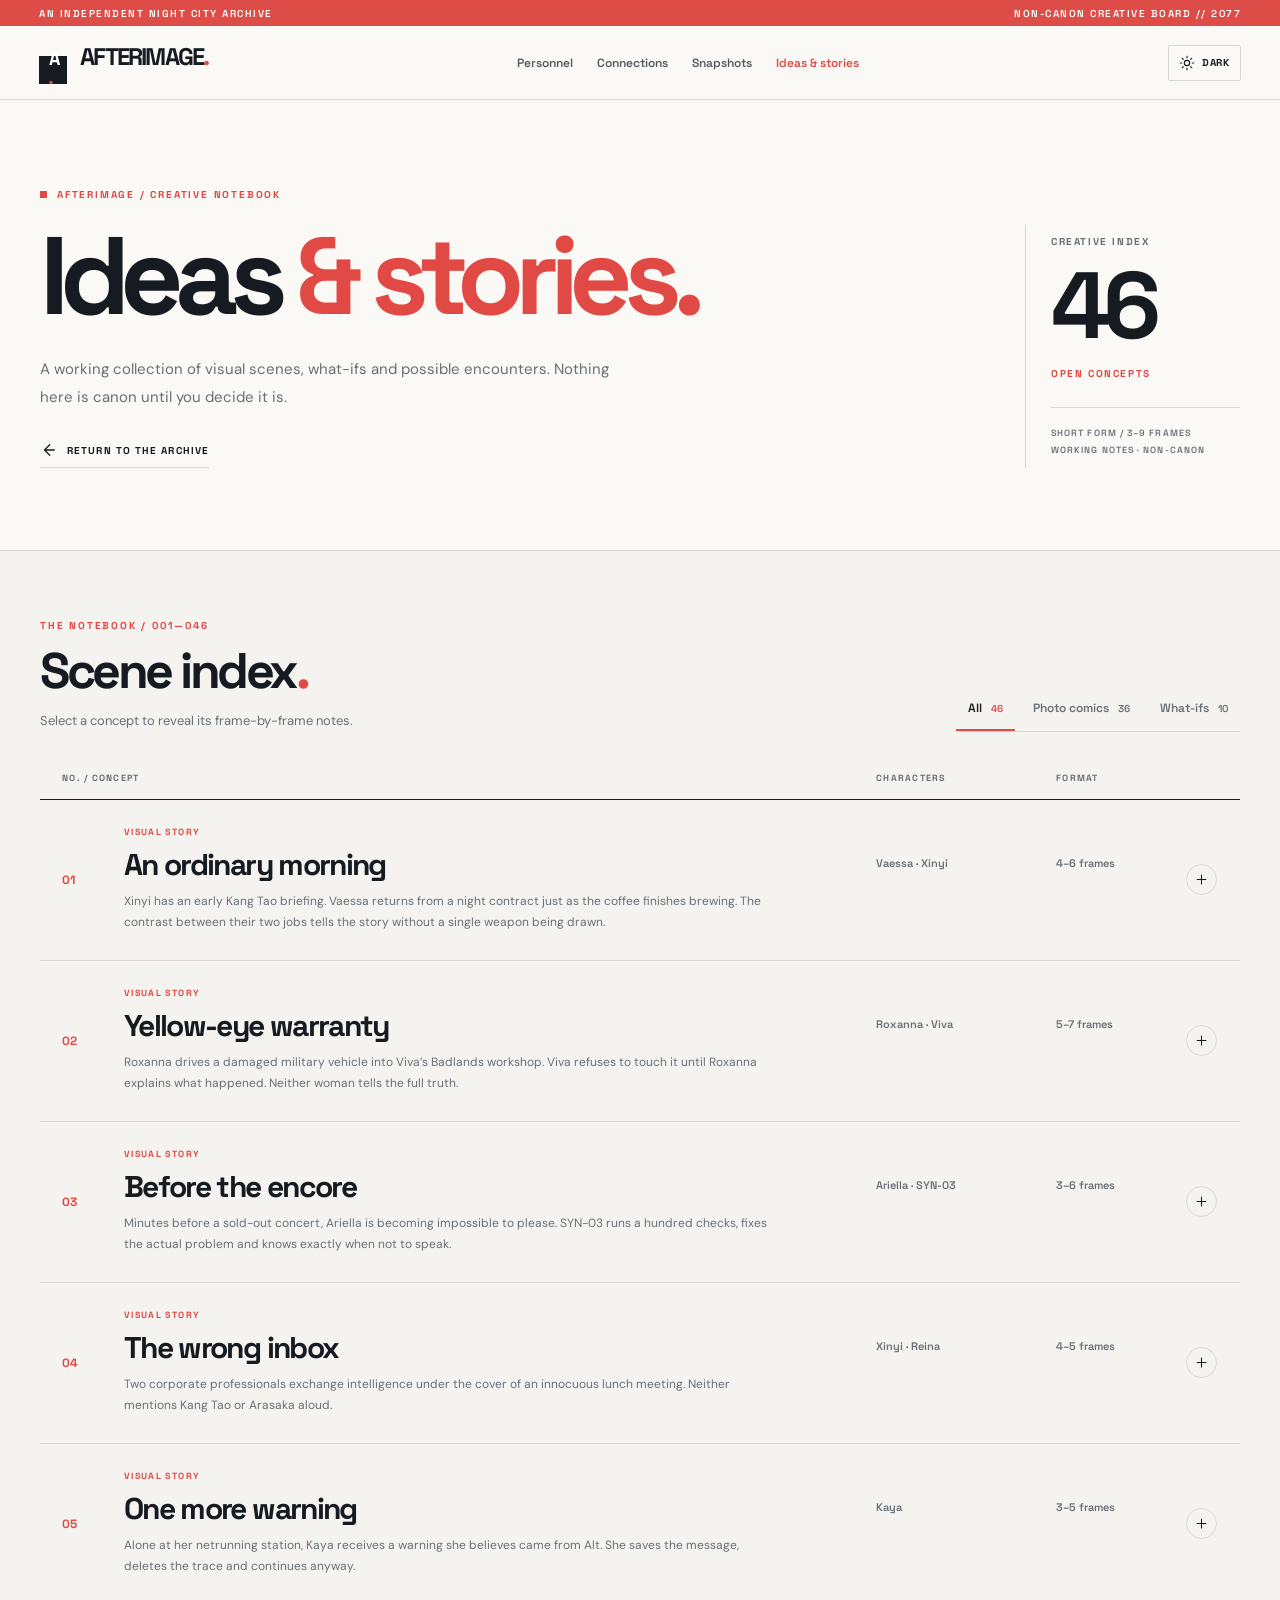
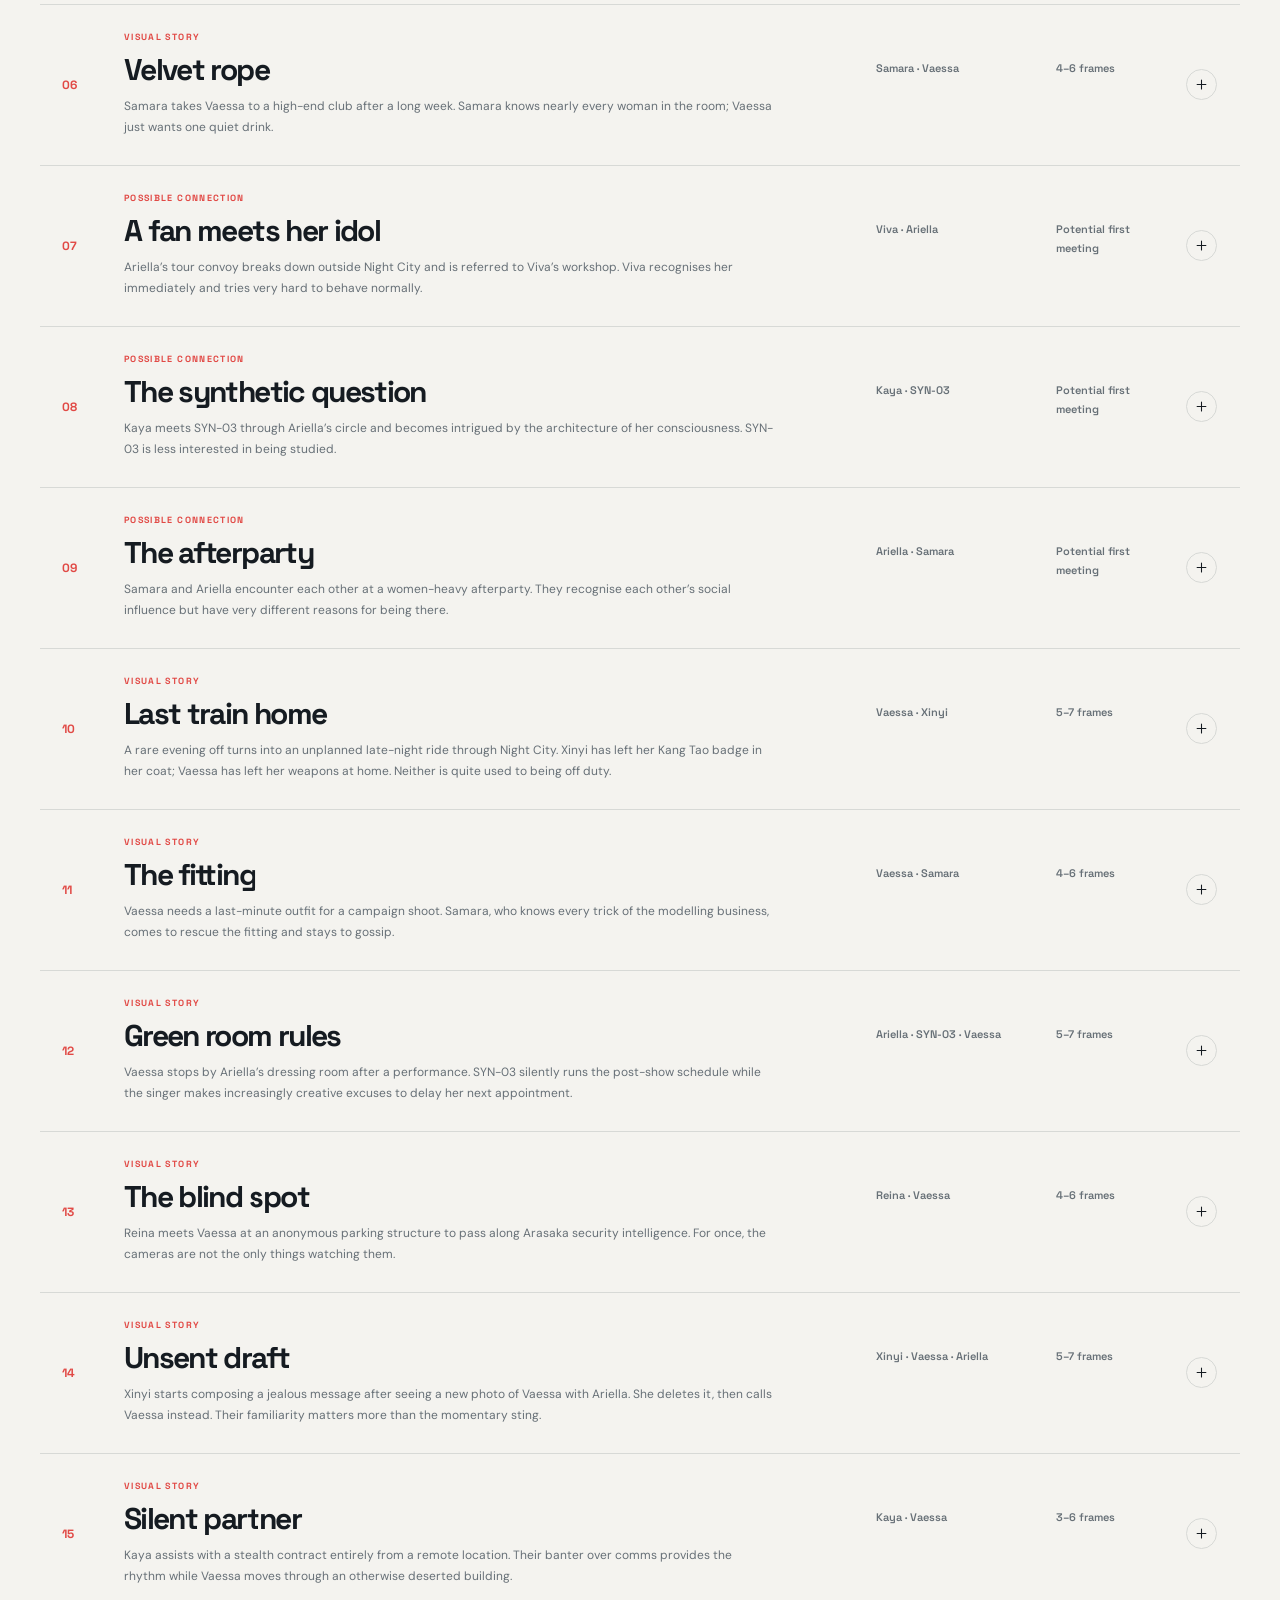
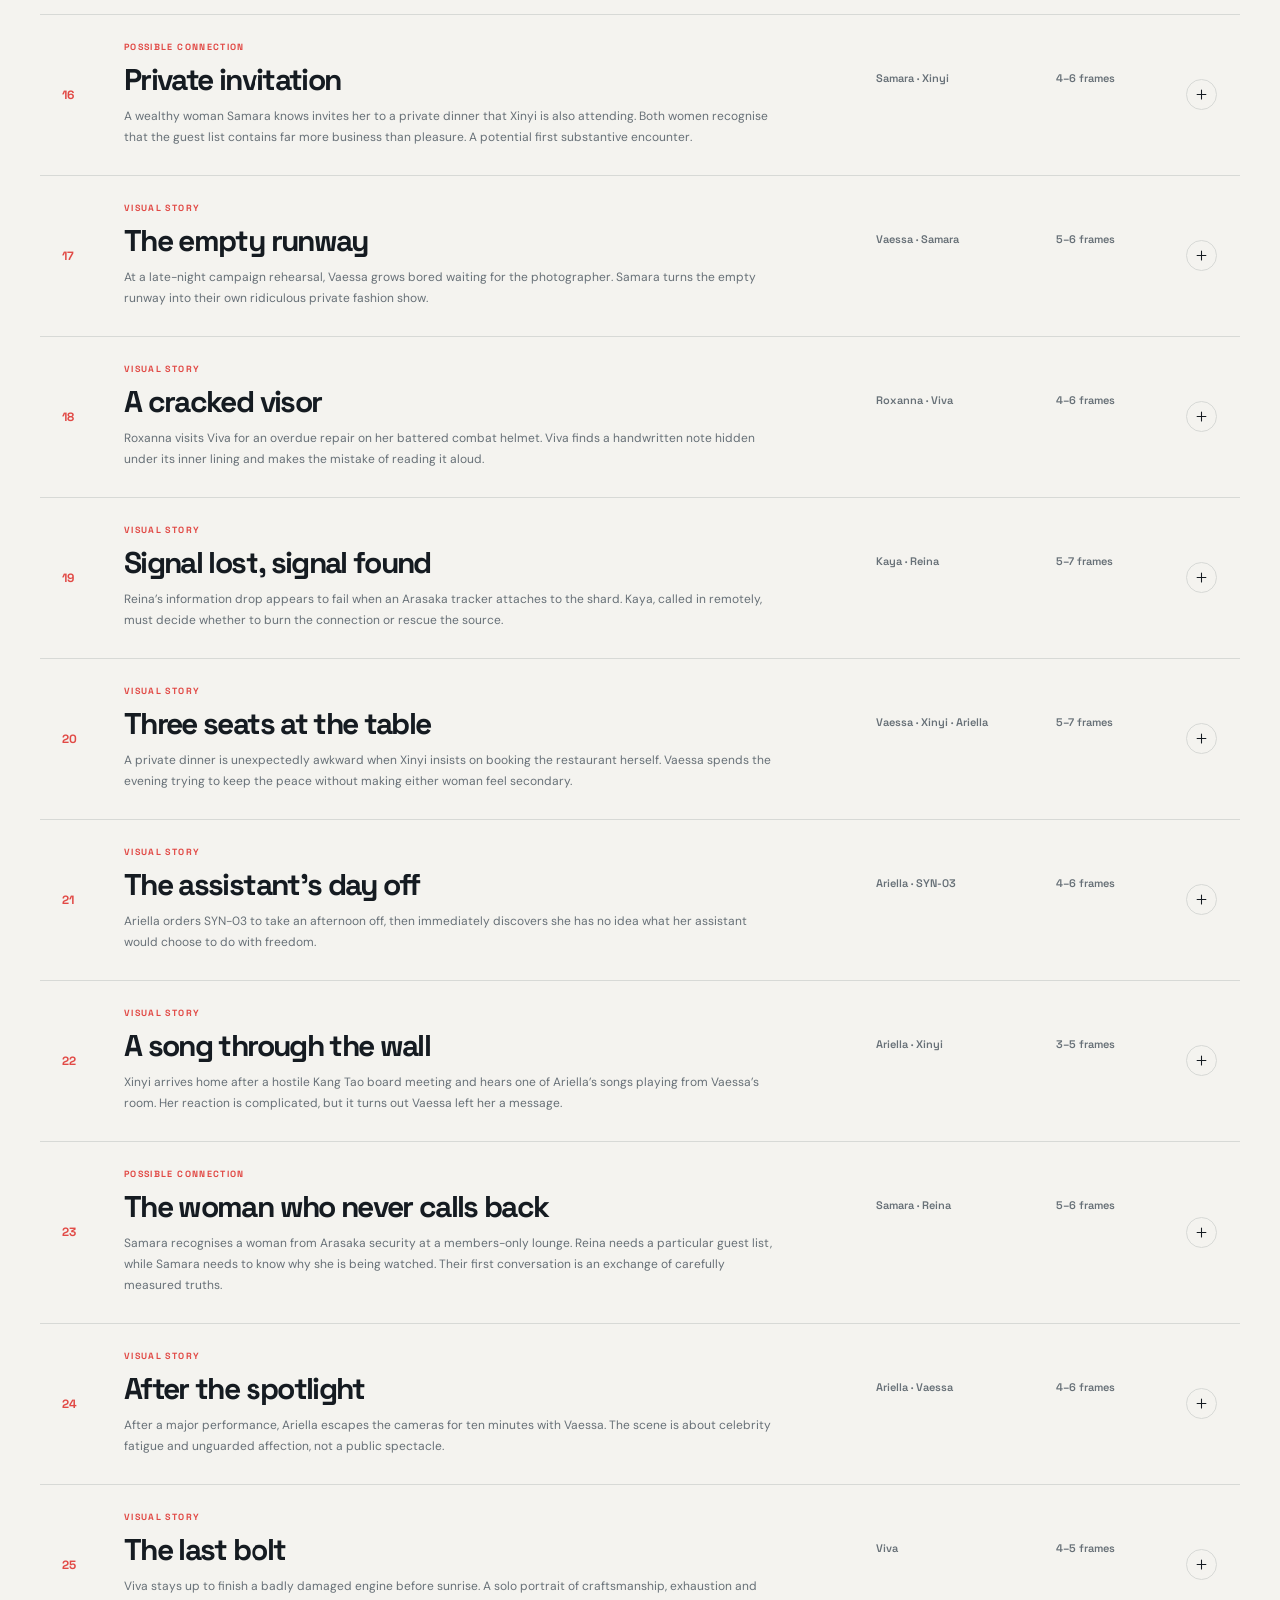
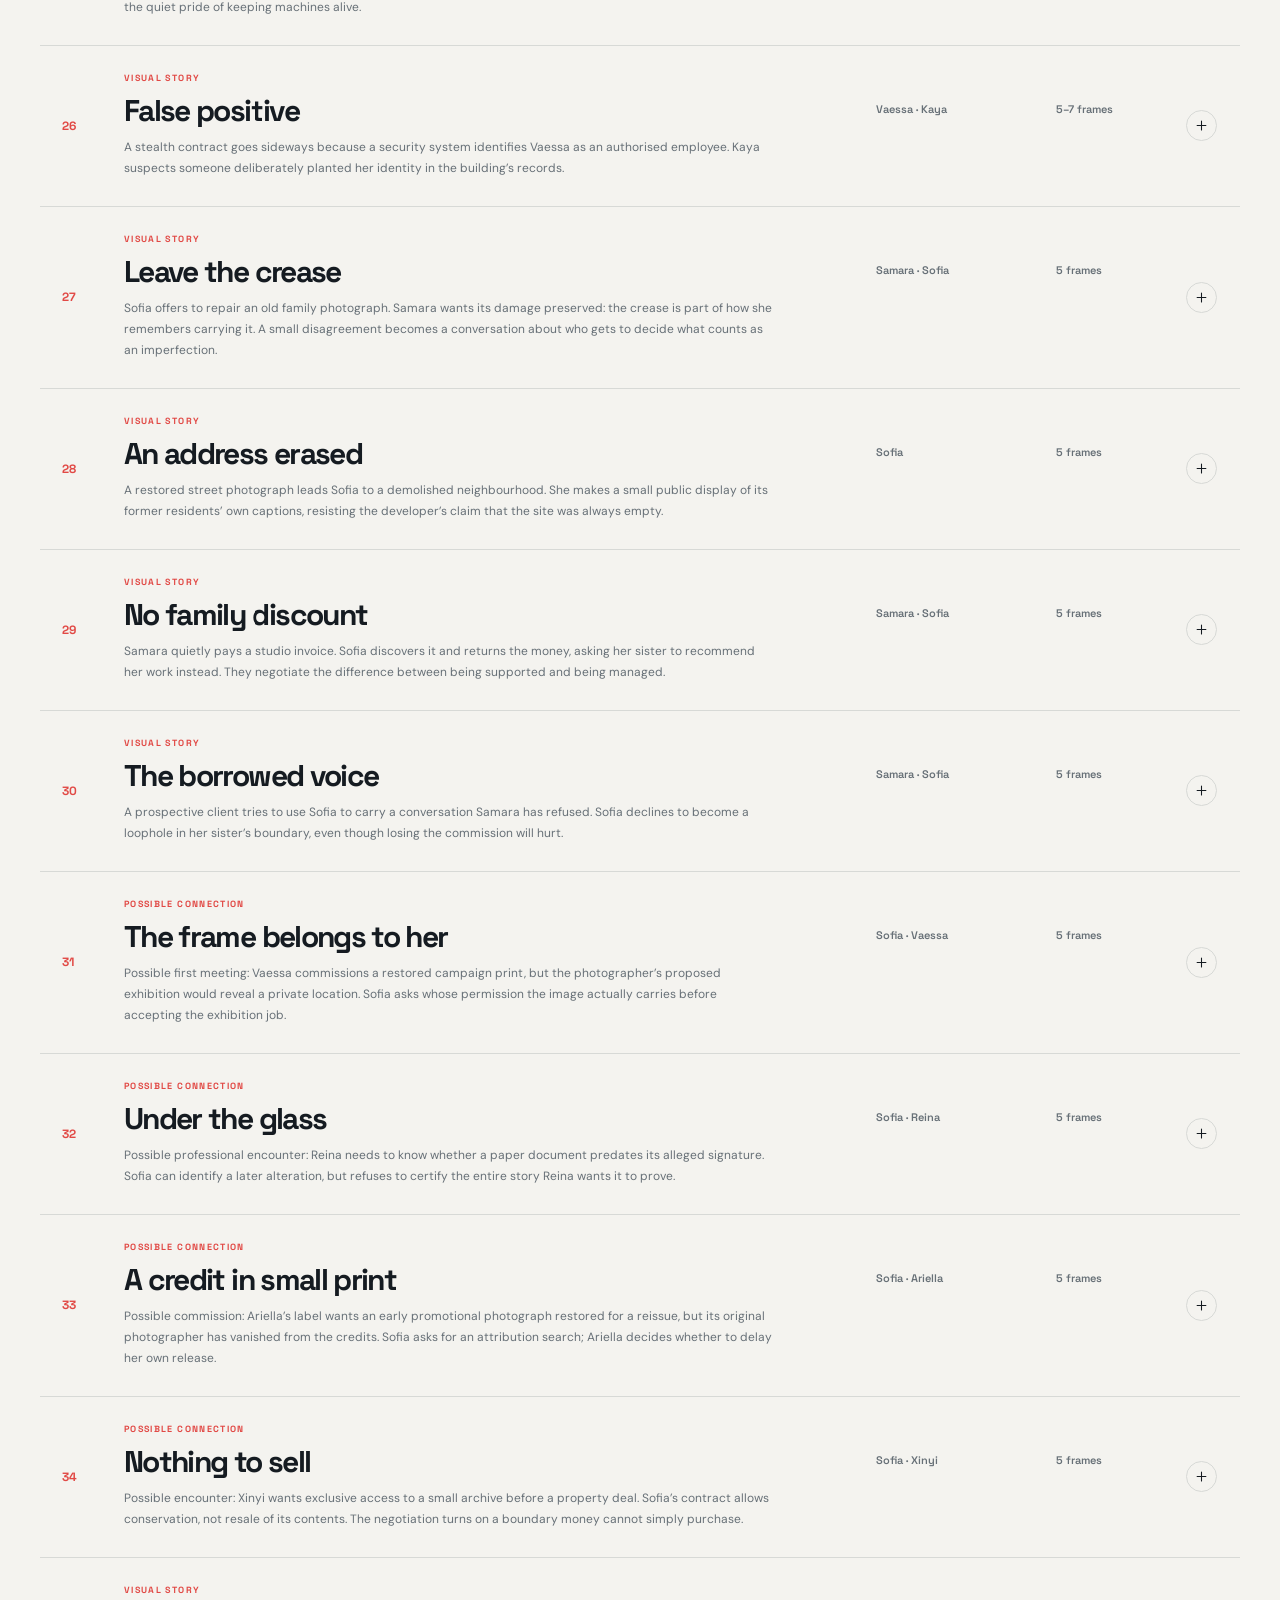
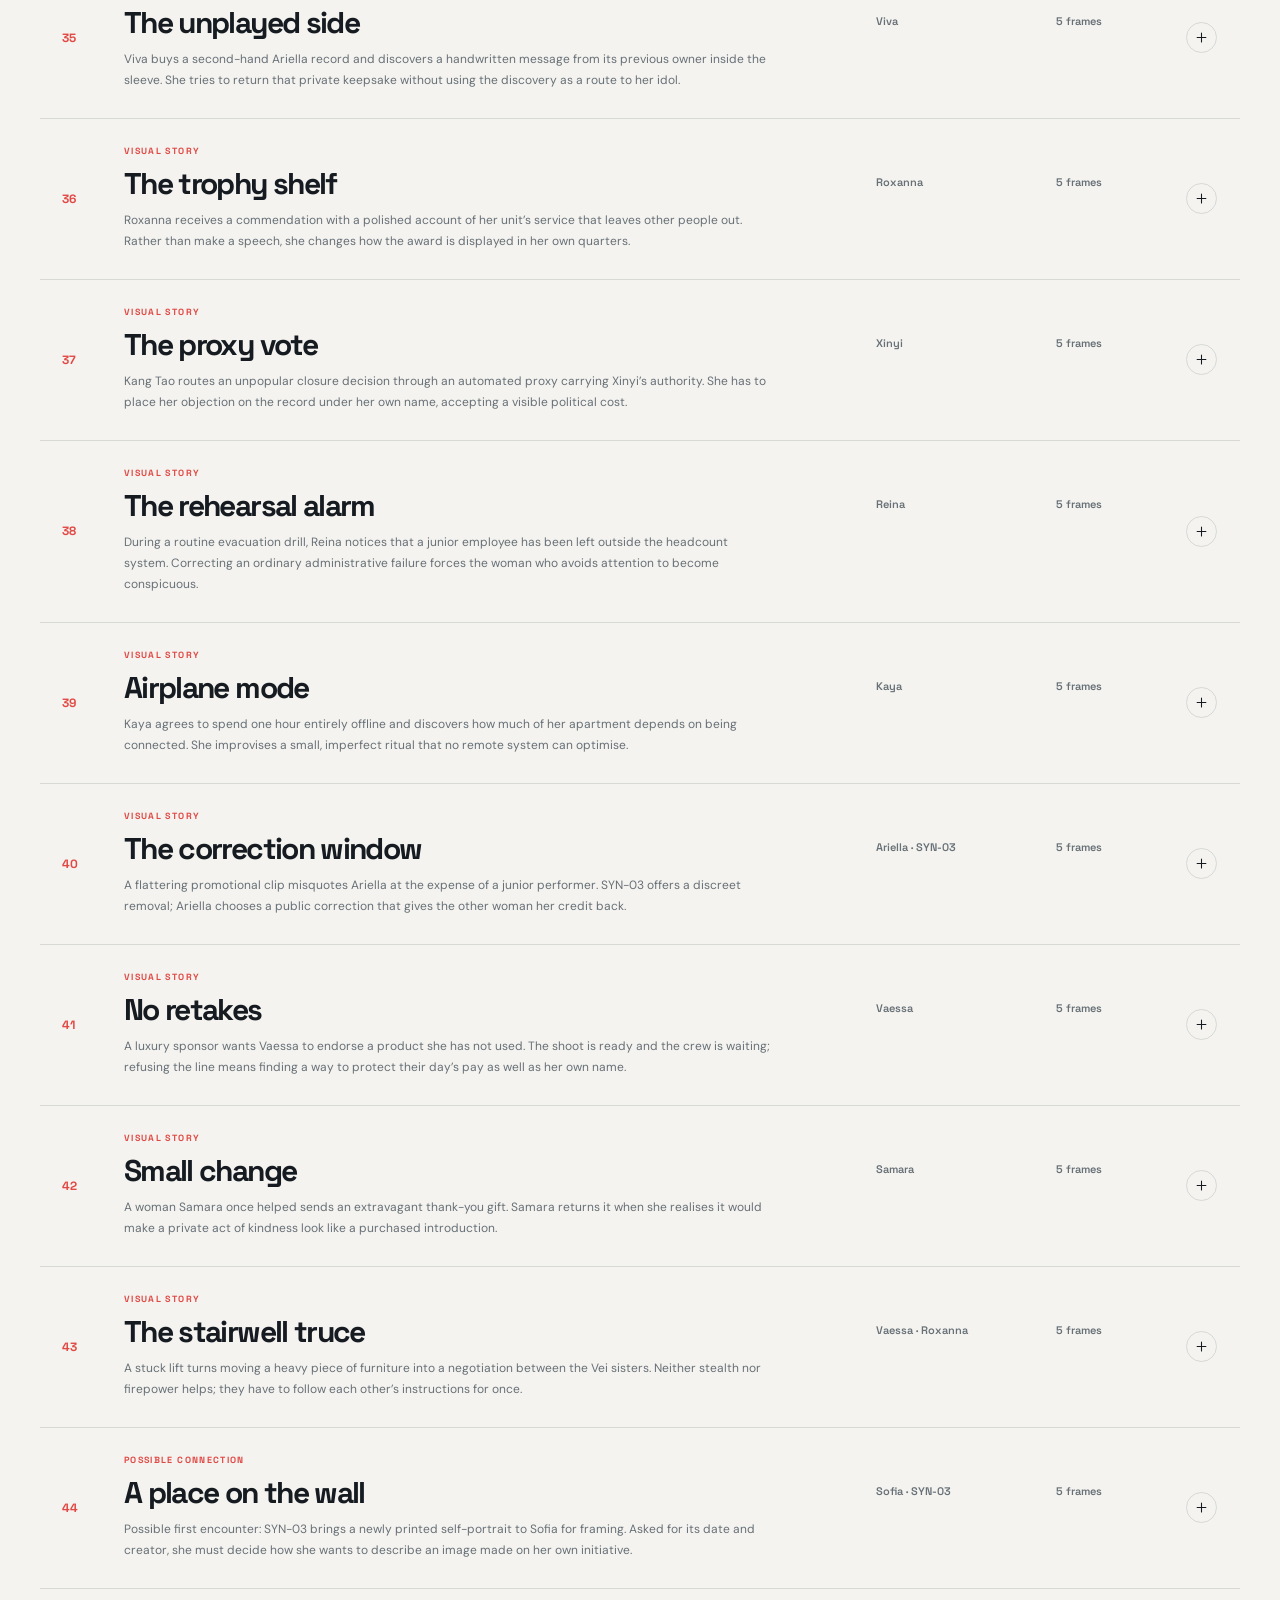
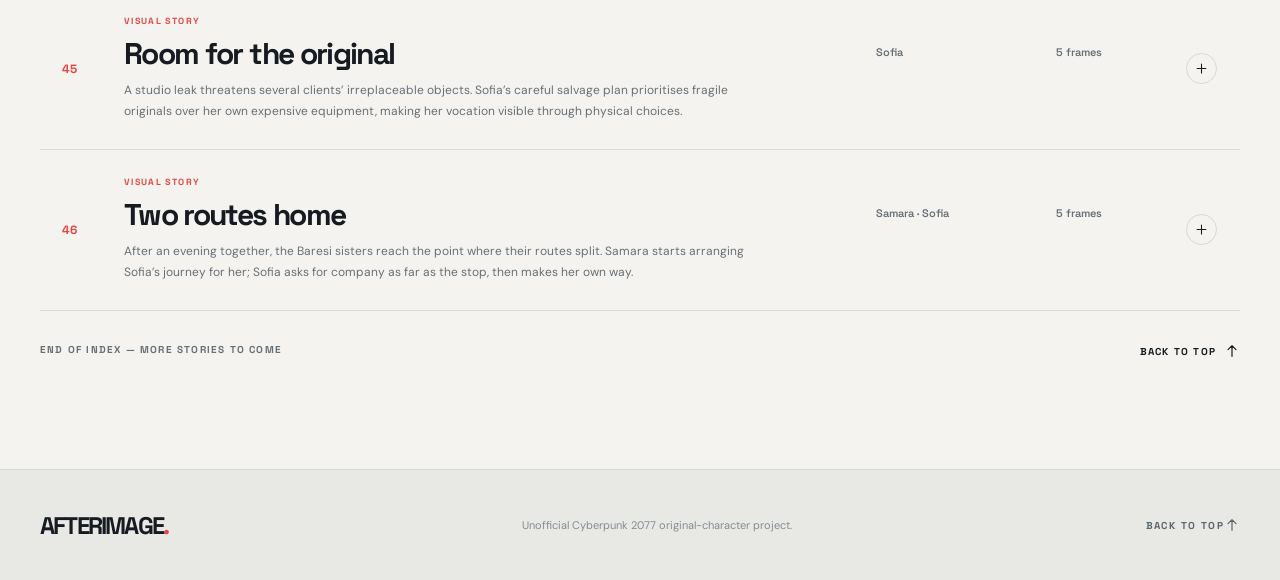
==== commit c02b229f: "Add files via upload" ====
--- a/ideas.html
+++ b/ideas.html
@@ -1,6 +1,6 @@
 <!doctype html><html lang="en"><head><meta charset="utf-8"><meta name="viewport" content="width=device-width,initial-scale=1"><meta name="theme-color" content="#f4f3ef"><meta name="description" content="Afterimage optional photo comic and story ideas board."><title>Ideas & Stories — AFTERIMAGE</title><link rel="preconnect" href="https://fonts.googleapis.com"><link rel="preconnect" href="https://fonts.gstatic.com" crossorigin><link href="https://fonts.googleapis.com/css2?family=DM+Sans:wght@400;500;600;700&family=Space+Grotesk:wght@400;500;600;700&display=swap" rel="stylesheet"><link rel="stylesheet" href="css/styles.css"><script>try{document.documentElement.dataset.theme=localStorage.getItem("afterimage-theme")||"light"}catch(e){document.documentElement.dataset.theme="light"}</script><script src="js/theme.js" defer></script><script src="js/ideas.js" defer></script><script src="js/ideas-page.js" defer></script></head>
 <body class="ideas-page"><a class="skip-link" href="#main">Skip to content</a><div class="topline"><span>AN INDEPENDENT NIGHT CITY ARCHIVE</span><span>NON-CANON CREATIVE BOARD // 2077</span></div><header class="site-header"><a class="wordmark" href="index.html#home"><span class="wordmark-icon">A<span>·</span></span> AFTERIMAGE<span class="wordmark-dot">.</span></a><nav class="main-nav ideas-nav" aria-label="Main navigation"><a href="index.html#characters">Personnel</a><a href="index.html#connections">Connections</a><a href="index.html#story">Snapshots</a><a href="ideas.html" class="active" aria-current="page">Ideas &amp; stories</a></nav><button class="theme-toggle" type="button" aria-label="Switch to dark mode"><svg class="theme-icon" viewBox="0 0 24 24" fill="none" aria-hidden="true"><circle cx="12" cy="12" r="4" stroke="currentColor" stroke-width="1.7"/><path d="M12 2v2m0 16v2M4.93 4.93l1.41 1.41m11.32 11.32 1.41 1.41M2 12h2m16 0h2M4.93 19.07l1.41-1.41M17.66 6.34l1.41-1.41" stroke="currentColor" stroke-width="1.7" stroke-linecap="round"/></svg><span class="theme-label">DARK</span></button><button class="nav-toggle" type="button" aria-label="Open navigation" aria-expanded="false">MENU <span aria-hidden="true">☰</span></button></header>
 <main id="main" class="idea-main">
-<section class="board-hero"><div class="container board-hero-inner"><div><p class="board-overline"><span class="red-square"></span> AFTERIMAGE / CREATIVE NOTEBOOK</p><h1>Ideas <span>&amp; stories.</span></h1><p class="board-deck">A working collection of visual scenes, what-ifs and possible encounters. Nothing here is canon until you decide it is.</p><a href="index.html#characters" class="board-back"><svg viewBox="0 0 24 24" fill="none" aria-hidden="true"><path d="m13 5-7 7 7 7M6 12h13" stroke="currentColor" stroke-width="1.7" stroke-linecap="round" stroke-linejoin="round"/></svg> RETURN TO THE ARCHIVE</a></div><aside class="board-counter" aria-label="Ideas count"><span>CREATIVE INDEX</span><strong id="ideas-total">26</strong><small>OPEN CONCEPTS</small><div class="board-counter-rule"></div><p>SHORT FORM / 3–9 FRAMES<br>WORKING NOTES · NON-CANON</p></aside></div></section>
-<section class="board-section container" aria-label="Story idea board"><div class="board-toolbar"><div><p class="board-overline">THE NOTEBOOK / 001—026</p><h2>Scene index<span class="accent-period">.</span></h2><p class="board-subtitle">Select a concept to reveal its frame-by-frame notes.</p></div><div class="board-tabs" role="group" aria-label="Filter ideas"><button type="button" class="active" data-filter="ALL" aria-pressed="true">All <span id="count-all">26</span></button><button type="button" data-filter="PHOTO COMIC" aria-pressed="false">Photo comics <span id="count-photo">0</span></button><button type="button" data-filter="PROPOSED CONNECTION" aria-pressed="false">What-ifs <span id="count-connections">0</span></button></div></div><div class="board-columns-heading" aria-hidden="true"><span>NO. / CONCEPT</span><span>CHARACTERS</span><span>FORMAT</span><span></span></div><div id="ideas-grid" class="board-list"></div><div class="board-bottom"><span>END OF INDEX — MORE STORIES TO COME</span><a href="#main">BACK TO TOP <svg class="ui-arrow" viewBox="0 0 24 24" fill="none" aria-hidden="true"><path d="M12 20V4m-6 6 6-6 6 6" stroke="currentColor" stroke-width="1.8" stroke-linecap="round" stroke-linejoin="round"/></svg></a></div></section>
+<section class="board-hero"><div class="container board-hero-inner"><div><p class="board-overline"><span class="red-square"></span> AFTERIMAGE / CREATIVE NOTEBOOK</p><h1>Ideas <span>&amp; stories.</span></h1><p class="board-deck">A working collection of visual scenes, what-ifs and possible encounters. Nothing here is canon until you decide it is.</p><a href="index.html#characters" class="board-back"><svg viewBox="0 0 24 24" fill="none" aria-hidden="true"><path d="m13 5-7 7 7 7M6 12h13" stroke="currentColor" stroke-width="1.7" stroke-linecap="round" stroke-linejoin="round"/></svg> RETURN TO THE ARCHIVE</a></div><aside class="board-counter" aria-label="Ideas count"><span>CREATIVE INDEX</span><strong id="ideas-total">46</strong><small>OPEN CONCEPTS</small><div class="board-counter-rule"></div><p>SHORT FORM / 3–9 FRAMES<br>WORKING NOTES · NON-CANON</p></aside></div></section>
+<section class="board-section container" aria-label="Story idea board"><div class="board-toolbar"><div><p class="board-overline">THE NOTEBOOK / 001—046</p><h2>Scene index<span class="accent-period">.</span></h2><p class="board-subtitle">Select a concept to reveal its frame-by-frame notes.</p></div><div class="board-tabs" role="group" aria-label="Filter ideas"><button type="button" class="active" data-filter="ALL" aria-pressed="true">All <span id="count-all">46</span></button><button type="button" data-filter="PHOTO COMIC" aria-pressed="false">Photo comics <span id="count-photo">0</span></button><button type="button" data-filter="PROPOSED CONNECTION" aria-pressed="false">What-ifs <span id="count-connections">0</span></button></div></div><div class="board-columns-heading" aria-hidden="true"><span>NO. / CONCEPT</span><span>CHARACTERS</span><span>FORMAT</span><span></span></div><div id="ideas-grid" class="board-list"></div><div class="board-bottom"><span>END OF INDEX — MORE STORIES TO COME</span><a href="#main">BACK TO TOP <svg class="ui-arrow" viewBox="0 0 24 24" fill="none" aria-hidden="true"><path d="M12 20V4m-6 6 6-6 6 6" stroke="currentColor" stroke-width="1.8" stroke-linecap="round" stroke-linejoin="round"/></svg></a></div></section>
 </main><footer class="site-footer"><div class="container footer-inner"><a class="wordmark" href="index.html">AFTERIMAGE<span class="wordmark-dot">.</span></a><p>Unofficial Cyberpunk 2077 original-character project.</p><a class="back-top" href="#main">BACK TO TOP <svg class="ui-arrow" viewBox="0 0 24 24" fill="none" aria-hidden="true"><path d="M12 20V4m-6 6 6-6 6 6" stroke="currentColor" stroke-width="1.8" stroke-linecap="round" stroke-linejoin="round"/></svg></a></div></footer></body></html>
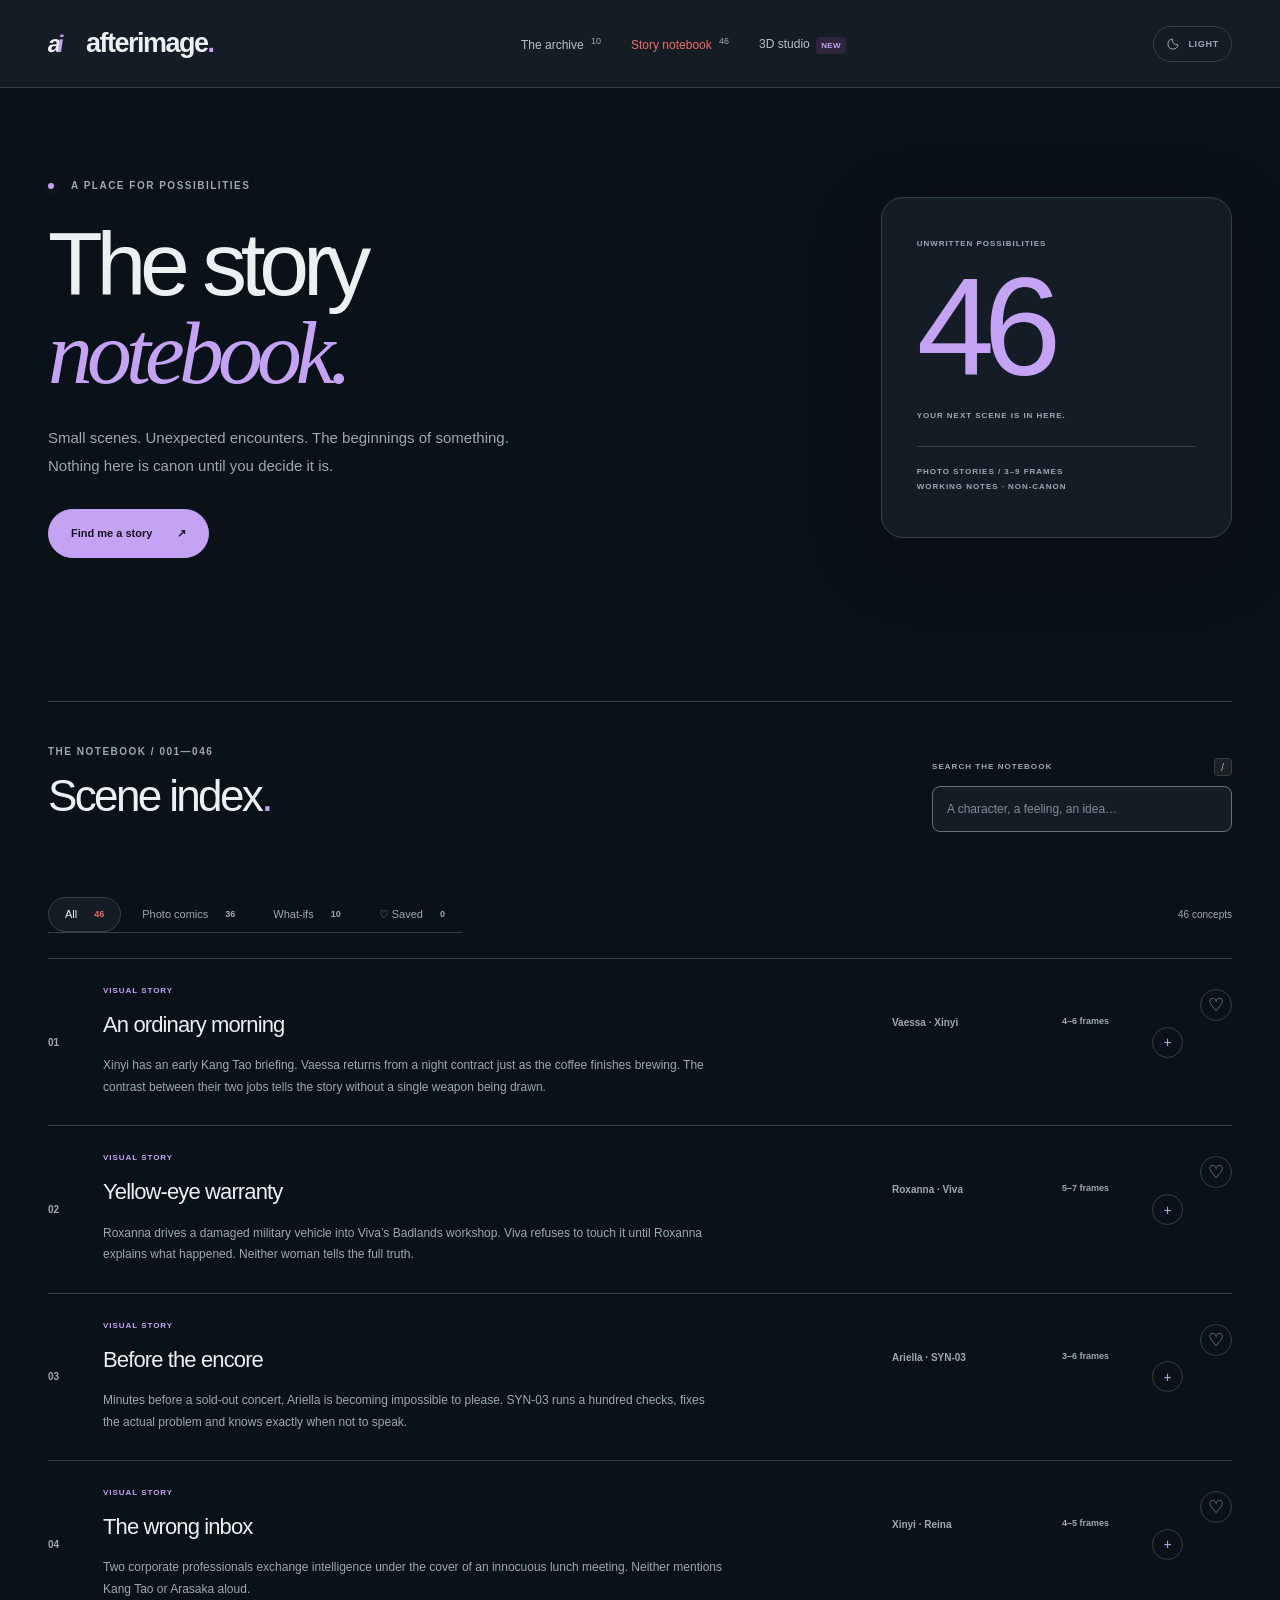
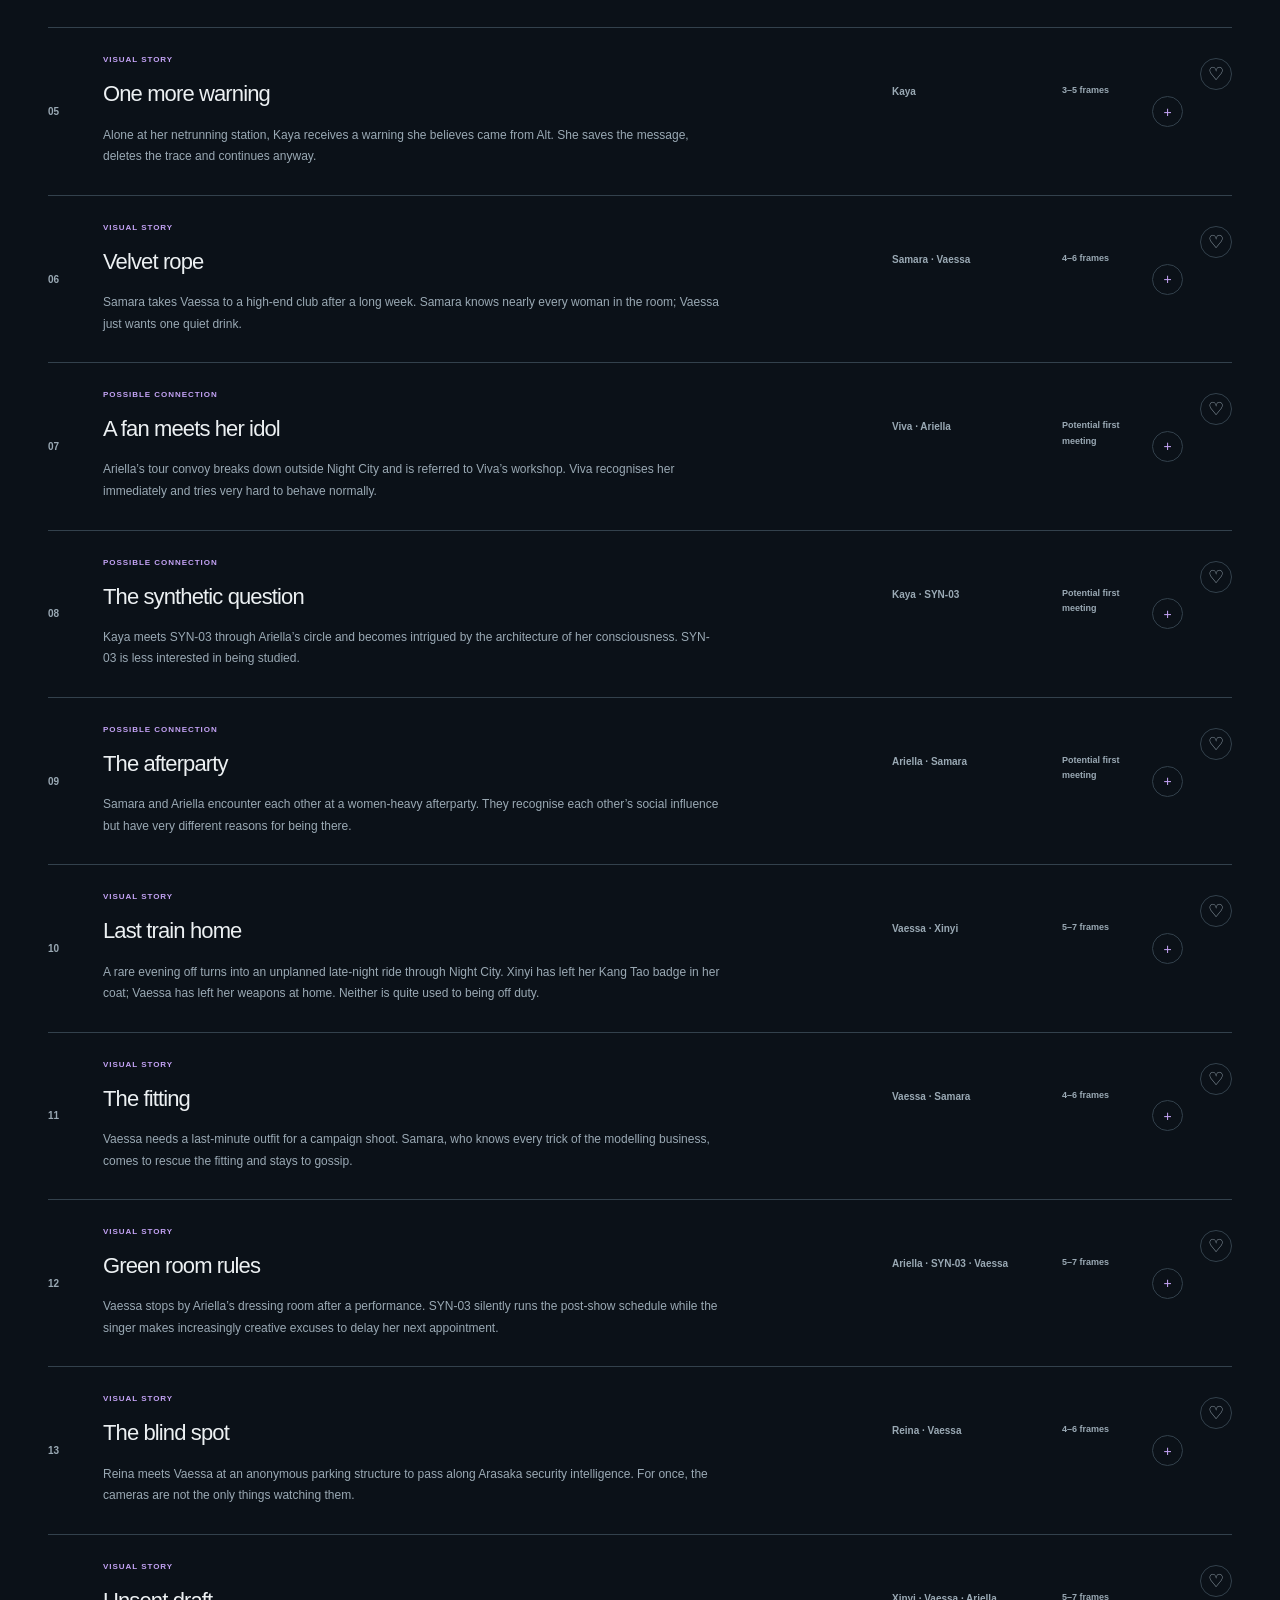
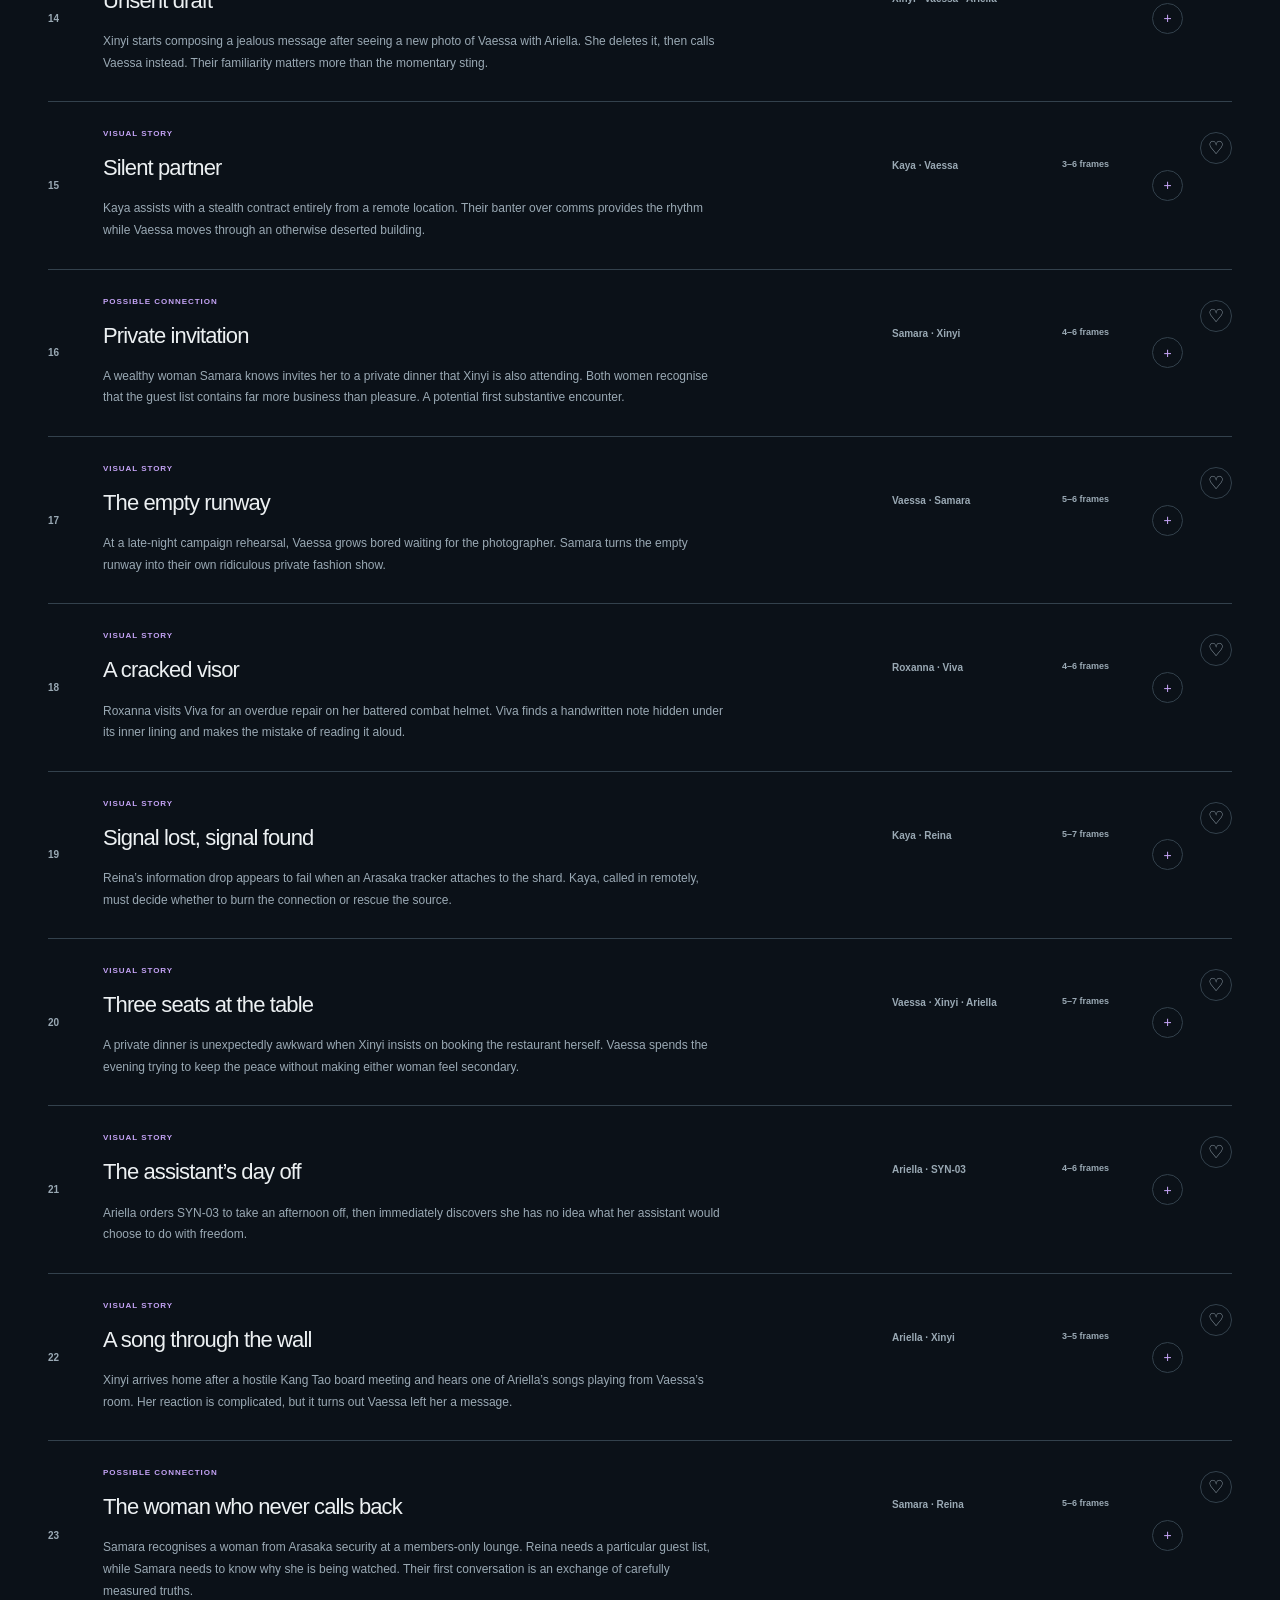
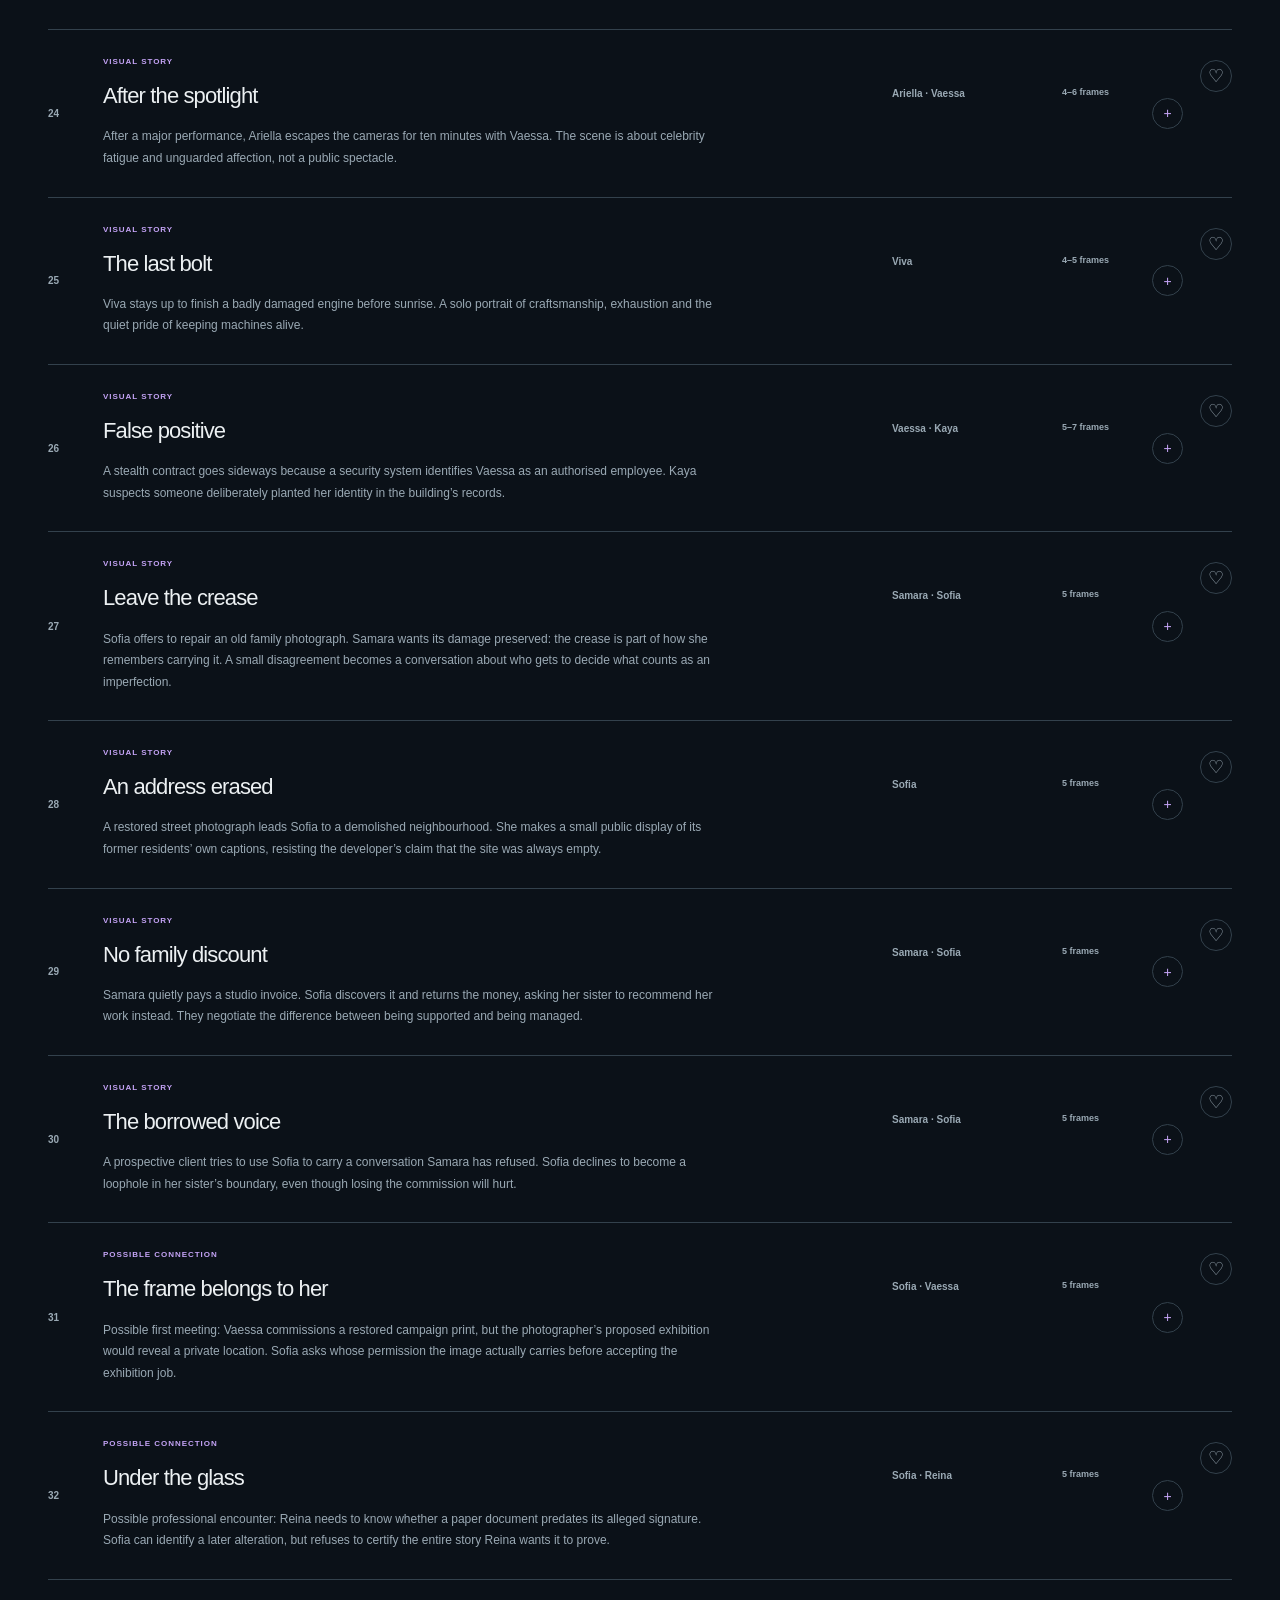
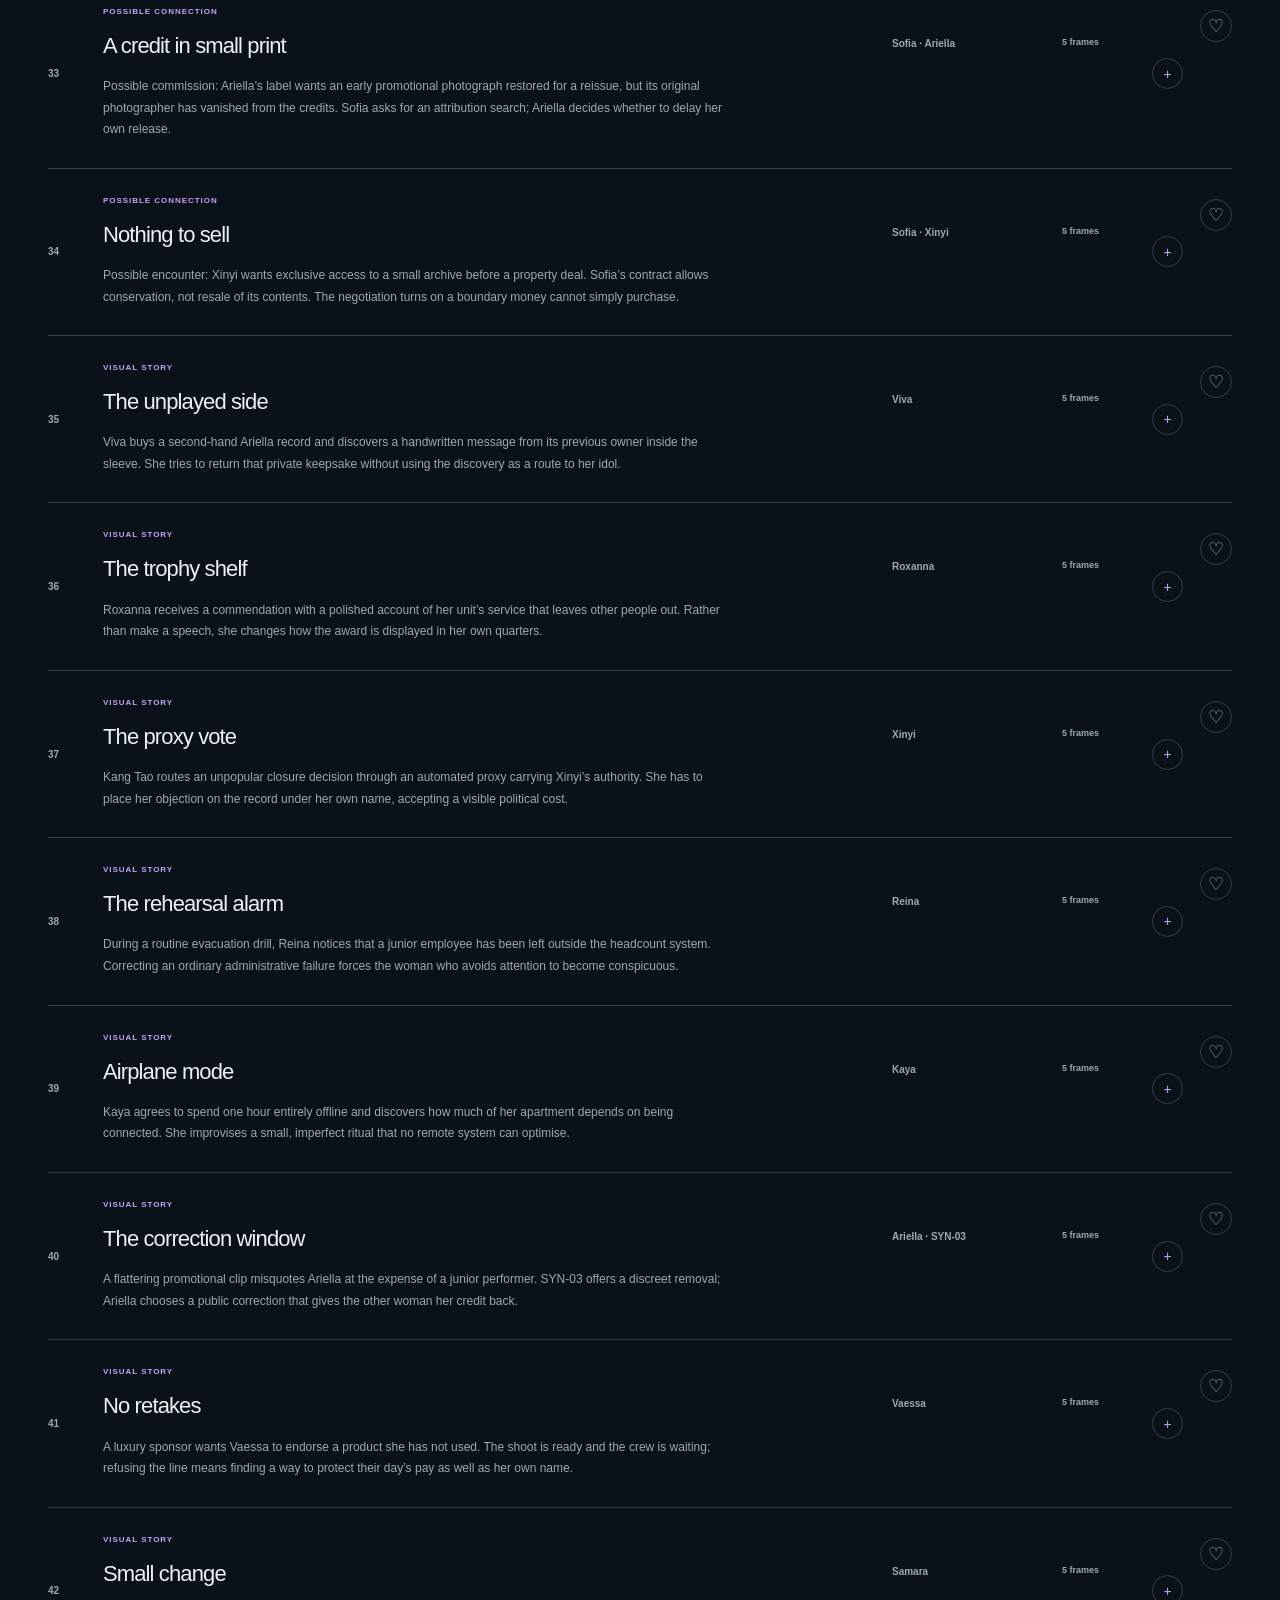
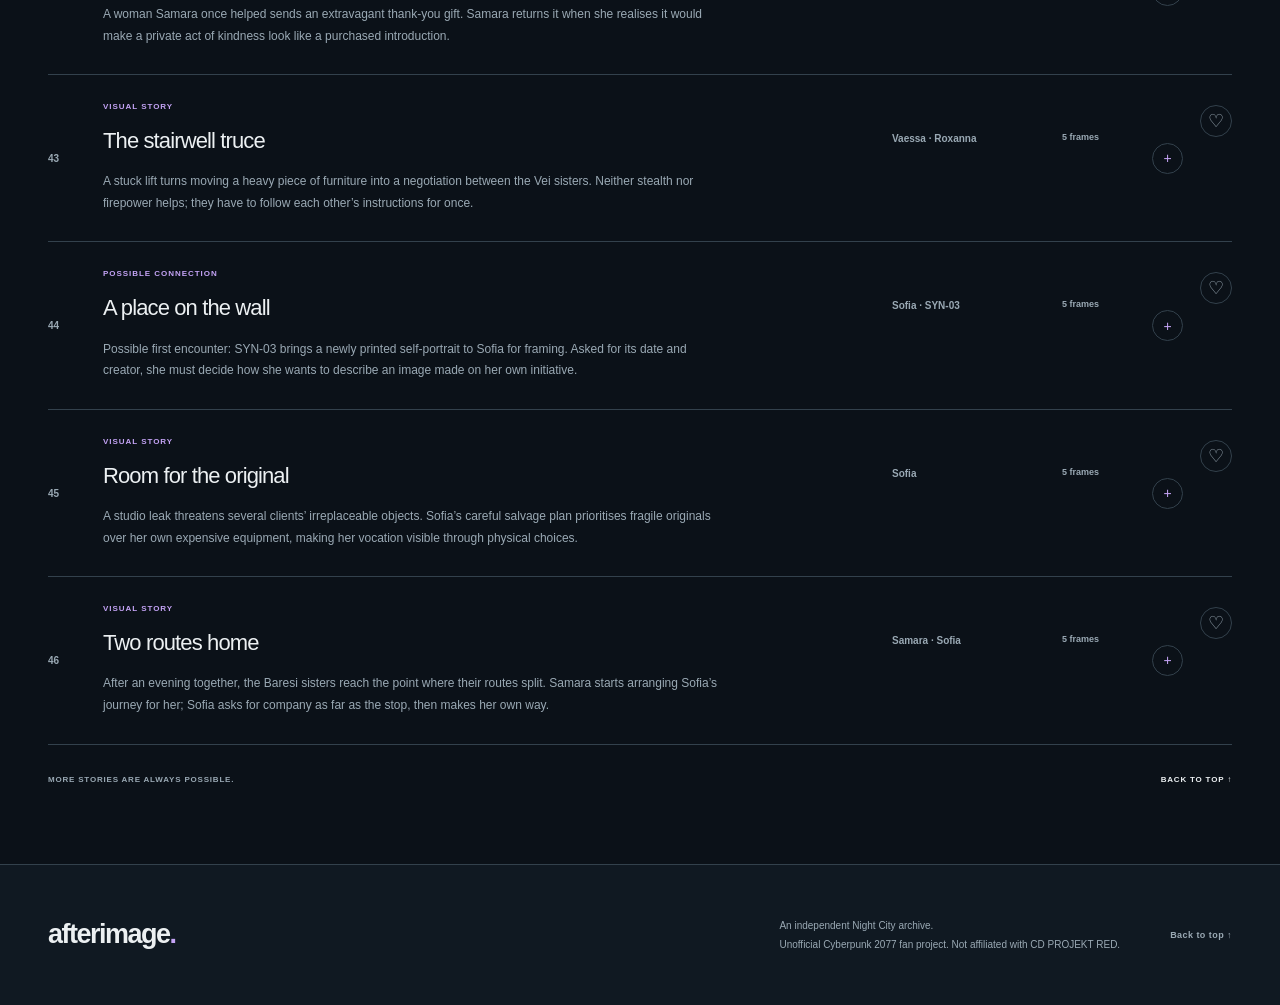
==== commit b178dedf: "Add files via upload" ====
--- a/ideas.html
+++ b/ideas.html
@@ -1,6 +1 @@
-<!doctype html><html lang="en"><head><meta charset="utf-8"><meta name="viewport" content="width=device-width,initial-scale=1"><meta name="theme-color" content="#f4f3ef"><meta name="description" content="Afterimage optional photo comic and story ideas board."><title>Ideas & Stories — AFTERIMAGE</title><link rel="preconnect" href="https://fonts.googleapis.com"><link rel="preconnect" href="https://fonts.gstatic.com" crossorigin><link href="https://fonts.googleapis.com/css2?family=DM+Sans:wght@400;500;600;700&family=Space+Grotesk:wght@400;500;600;700&display=swap" rel="stylesheet"><link rel="stylesheet" href="css/styles.css"><script>try{document.documentElement.dataset.theme=localStorage.getItem("afterimage-theme")||"light"}catch(e){document.documentElement.dataset.theme="light"}</script><script src="js/theme.js" defer></script><script src="js/ideas.js" defer></script><script src="js/ideas-page.js" defer></script></head>
-<body class="ideas-page"><a class="skip-link" href="#main">Skip to content</a><div class="topline"><span>AN INDEPENDENT NIGHT CITY ARCHIVE</span><span>NON-CANON CREATIVE BOARD // 2077</span></div><header class="site-header"><a class="wordmark" href="index.html#home"><span class="wordmark-icon">A<span>·</span></span> AFTERIMAGE<span class="wordmark-dot">.</span></a><nav class="main-nav ideas-nav" aria-label="Main navigation"><a href="index.html#characters">Personnel</a><a href="index.html#connections">Connections</a><a href="index.html#story">Snapshots</a><a href="ideas.html" class="active" aria-current="page">Ideas &amp; stories</a></nav><button class="theme-toggle" type="button" aria-label="Switch to dark mode"><svg class="theme-icon" viewBox="0 0 24 24" fill="none" aria-hidden="true"><circle cx="12" cy="12" r="4" stroke="currentColor" stroke-width="1.7"/><path d="M12 2v2m0 16v2M4.93 4.93l1.41 1.41m11.32 11.32 1.41 1.41M2 12h2m16 0h2M4.93 19.07l1.41-1.41M17.66 6.34l1.41-1.41" stroke="currentColor" stroke-width="1.7" stroke-linecap="round"/></svg><span class="theme-label">DARK</span></button><button class="nav-toggle" type="button" aria-label="Open navigation" aria-expanded="false">MENU <span aria-hidden="true">☰</span></button></header>
-<main id="main" class="idea-main">
-<section class="board-hero"><div class="container board-hero-inner"><div><p class="board-overline"><span class="red-square"></span> AFTERIMAGE / CREATIVE NOTEBOOK</p><h1>Ideas <span>&amp; stories.</span></h1><p class="board-deck">A working collection of visual scenes, what-ifs and possible encounters. Nothing here is canon until you decide it is.</p><a href="index.html#characters" class="board-back"><svg viewBox="0 0 24 24" fill="none" aria-hidden="true"><path d="m13 5-7 7 7 7M6 12h13" stroke="currentColor" stroke-width="1.7" stroke-linecap="round" stroke-linejoin="round"/></svg> RETURN TO THE ARCHIVE</a></div><aside class="board-counter" aria-label="Ideas count"><span>CREATIVE INDEX</span><strong id="ideas-total">46</strong><small>OPEN CONCEPTS</small><div class="board-counter-rule"></div><p>SHORT FORM / 3–9 FRAMES<br>WORKING NOTES · NON-CANON</p></aside></div></section>
-<section class="board-section container" aria-label="Story idea board"><div class="board-toolbar"><div><p class="board-overline">THE NOTEBOOK / 001—046</p><h2>Scene index<span class="accent-period">.</span></h2><p class="board-subtitle">Select a concept to reveal its frame-by-frame notes.</p></div><div class="board-tabs" role="group" aria-label="Filter ideas"><button type="button" class="active" data-filter="ALL" aria-pressed="true">All <span id="count-all">46</span></button><button type="button" data-filter="PHOTO COMIC" aria-pressed="false">Photo comics <span id="count-photo">0</span></button><button type="button" data-filter="PROPOSED CONNECTION" aria-pressed="false">What-ifs <span id="count-connections">0</span></button></div></div><div class="board-columns-heading" aria-hidden="true"><span>NO. / CONCEPT</span><span>CHARACTERS</span><span>FORMAT</span><span></span></div><div id="ideas-grid" class="board-list"></div><div class="board-bottom"><span>END OF INDEX — MORE STORIES TO COME</span><a href="#main">BACK TO TOP <svg class="ui-arrow" viewBox="0 0 24 24" fill="none" aria-hidden="true"><path d="M12 20V4m-6 6 6-6 6 6" stroke="currentColor" stroke-width="1.8" stroke-linecap="round" stroke-linejoin="round"/></svg></a></div></section>
-</main><footer class="site-footer"><div class="container footer-inner"><a class="wordmark" href="index.html">AFTERIMAGE<span class="wordmark-dot">.</span></a><p>Unofficial Cyberpunk 2077 original-character project.</p><a class="back-top" href="#main">BACK TO TOP <svg class="ui-arrow" viewBox="0 0 24 24" fill="none" aria-hidden="true"><path d="M12 20V4m-6 6 6-6 6 6" stroke="currentColor" stroke-width="1.8" stroke-linecap="round" stroke-linejoin="round"/></svg></a></div></footer></body></html>+<!doctype html><html lang="en"><head><meta charset="utf-8"><meta name="viewport" content="width=device-width,initial-scale=1"><meta name="theme-color" content="#101014"><meta name="description" content="46 non-canon story ideas, visual beats and possible encounters. Search, save and discover your next scene."><title>The story notebook — AFTERIMAGE</title><link rel="stylesheet" href="css/styles.css"><link rel="stylesheet" href="css/modern.css"><script>try{document.documentElement.dataset.theme=localStorage.getItem('afterimage-theme')||'dark'}catch(e){document.documentElement.dataset.theme='dark'}</script><script src="js/theme.js" defer></script><script src="js/ideas.js" defer></script><script src="js/ideas-page.js" defer></script></head><body class="ideas-page"><a class="skip-link" href="#main">Skip to content</a><div class="reading-progress" aria-hidden="true"></div><header class="site-header"><a class="wordmark" href="index.html" aria-label="Afterimage home"><span class="brand-mark">a<span>i</span></span> afterimage<span class="wordmark-dot">.</span></a><nav class="main-nav" aria-label="Main navigation"><a href="index.html#characters" >The archive <span>10</span></a><a href="ideas.html" class="active">Story notebook <span>46</span></a><a href="studio.html" >3D studio <i class="new-badge">NEW</i></a></nav><div class="header-actions"><button class="theme-toggle" type="button" aria-label="Activate light theme"><svg class="theme-icon" viewBox="0 0 24 24" fill="none" aria-hidden="true"></svg><span class="theme-label">LIGHT</span></button><button class="nav-toggle" type="button" aria-label="Open navigation" aria-expanded="false">Menu <span>+</span></button></div></header><main id="main" class="idea-main"><section class="board-hero"><div class="container board-hero-inner"><div><p class="board-overline"><span class="pulse-dot"></span> A PLACE FOR POSSIBILITIES</p><h1>The story<br><em>notebook.</em></h1><p class="board-deck">Small scenes. Unexpected encounters. The beginnings of something. Nothing here is canon until you decide it is.</p><button type="button" id="surprise-idea" class="button button-primary">Find me a story <span>↗</span></button></div><aside class="board-counter"><span>UNWRITTEN POSSIBILITIES</span><strong id="ideas-total">46</strong><small>YOUR NEXT SCENE IS IN HERE.</small><div class="board-counter-rule"></div><p>PHOTO STORIES / 3–9 FRAMES<br>WORKING NOTES · NON-CANON</p></aside></div></section><section class="board-section container" aria-label="Story idea board"><div class="board-toolbar"><div><p class="board-overline">THE NOTEBOOK / 001—046</p><h2>Scene index<span class="accent-period">.</span></h2></div><div class="search-wrap"><label for="idea-search">SEARCH THE NOTEBOOK <kbd>/</kbd></label><input id="idea-search" type="search" placeholder="A character, a feeling, an idea…"></div></div><div class="idea-tools"><div class="board-tabs" role="group" aria-label="Filter ideas"><button type="button" class="active" data-filter="ALL" aria-pressed="true">All <span id="count-all">46</span></button><button type="button" data-filter="PHOTO COMIC" aria-pressed="false">Photo comics <span id="count-photo"></span></button><button type="button" data-filter="PROPOSED CONNECTION" aria-pressed="false">What-ifs <span id="count-connections"></span></button><button type="button" data-filter="SAVED" aria-pressed="false">♡ Saved <span id="count-saved">0</span></button></div><span id="idea-results" class="result-label" aria-live="polite"></span></div><div class="board-list" id="ideas-grid"></div><p id="ideas-empty" class="empty-message" hidden>No ideas match yet. Try another search or save one with its heart.</p><div class="board-bottom"><span>MORE STORIES ARE ALWAYS POSSIBLE.</span><a href="#main">BACK TO TOP ↑</a></div></section></main><footer class="site-footer"><div class="container footer-inner"><a class="wordmark" href="index.html">afterimage<span class="wordmark-dot">.</span></a><p>An independent Night City archive.<br>Unofficial Cyberpunk 2077 fan project. Not affiliated with CD PROJEKT RED.</p><a href="#main" class="back-top">Back to top ↑</a></div></footer><div class="toast" role="status" aria-live="polite"></div><script src="js/enhance.js" defer></script></body></html>
--- a/css/modern.css
+++ b/css/modern.css
@@ -0,0 +1,19 @@
+/* AFTERIMAGE / edition 10 — shared, responsive visual system. */
+:root{--bg:#f3f1ed;--paper:#fbfaf7;--surface:#e9e6e1;--ink:#24232a;--muted:#747079;--line:#d9d5d0;--accent:#7750b7;--accent-soft:#e4daf1;--red:var(--accent);--font:Inter,"Segoe UI",Arial,sans-serif;--display:Inter,"Segoe UI",Arial,sans-serif;--radius:18px;--shadow:0 20px 80px #0000000c}
+html[data-theme=dark]{--bg:#101014;--paper:#19191f;--surface:#1e1e25;--ink:#f0ede9;--muted:#98949f;--line:#2f2e37;--accent:#c4a3f5;--accent-soft:#2e253d;--red:var(--accent);--shadow:0 20px 80px #0003;color-scheme:dark}
+html{scroll-padding-top:110px}body{background:var(--bg);color:var(--ink);font-family:var(--font);font-size:14px}a,button,input,select{-webkit-tap-highlight-color:transparent}button{color:inherit}button:disabled{cursor:not-allowed;opacity:.35}svg{width:20px;height:20px;flex-shrink:0}h1,h2,h3,p{overflow-wrap:break-word}.container{width:min(1280px,calc(100% - 96px))}.section{padding:105px 0}button:focus-visible,a:focus-visible,input:focus-visible,select:focus-visible,[tabindex]:focus-visible{outline:2px solid var(--accent);outline-offset:5px}.sr-only{position:absolute;width:1px;height:1px;padding:0;margin:-1px;overflow:hidden;clip:rect(0,0,0,0);white-space:nowrap;border:0}[hidden]{display:none!important}.reading-progress{position:fixed;left:0;top:0;width:0;height:2px;background:var(--accent);z-index:100}
+.site-header{height:88px;padding:0 48px;gap:36px;background:color-mix(in srgb,var(--bg) 88%,transparent);backdrop-filter:blur(22px);border-bottom:1px solid var(--line);position:sticky;top:0}.wordmark{font-size:27px;letter-spacing:-1.5px;font-weight:750;display:inline-flex;gap:10px;align-items:center}.wordmark-dot{margin-left:-10px;color:var(--accent)}.brand-mark{font-size:24px;letter-spacing:-4px;width:28px;line-height:30px;transform:skew(-9deg);color:var(--ink)}.brand-mark>span{color:var(--accent)}.main-nav{gap:30px;margin:auto}.main-nav a{font-size:12px;font-weight:500;color:var(--muted)}.main-nav a span{font-size:9px;margin-left:4px;vertical-align:super;color:var(--muted)}.main-nav a:hover,.main-nav a.active{color:var(--ink)}.new-badge{font-size:8px;font-style:normal;font-weight:700;background:var(--accent-soft);color:var(--accent);padding:4px 5px;border-radius:4px;margin-left:3px;letter-spacing:.05em}.header-actions{display:flex;align-items:center;gap:20px}.theme-toggle{border:1px solid var(--line);border-radius:100px;background:transparent;min-width:40px;height:36px;display:inline-flex;align-items:center;justify-content:center;gap:8px;padding:0 12px;color:var(--muted);font-size:9px;letter-spacing:.08em}.theme-toggle:hover{color:var(--ink);border-color:var(--muted)}.theme-toggle svg{width:14px;height:14px}.nav-toggle{color:var(--ink)}.hero{background:var(--bg);color:var(--ink);position:relative;isolation:isolate}.hero:before{background:radial-gradient(ellipse at 77% 43%,#9f75cf16,transparent 50%);inset:0}.hero-grain{position:absolute;inset:0;opacity:.02;pointer-events:none;background-image:url("data:image/svg+xml,%3Csvg viewBox='0 0 180 180' xmlns='http://www.w3.org/2000/svg'%3E%3Cfilter id='n'%3E%3CfeTurbulence type='fractalNoise' baseFrequency='.9' numOctaves='3' stitchTiles='stitch'/%3E%3C/filter%3E%3Crect width='100%25' height='100%25' opacity='.8' filter='url(%23n)'/%3E%3C/svg%3E")}.hero-inner{min-height:740px;grid-template-columns:1.08fr 1fr;gap:50px;padding:70px 0 90px}.eyebrow,.section-index,.board-overline,.mono-label{font-family:var(--display);font-size:10px;letter-spacing:.15em;line-height:1.6;font-weight:600;color:var(--muted)}.eyebrow{gap:9px;display:flex;flex-wrap:wrap}.pulse-dot{display:inline-block;width:6px;height:6px;border-radius:50%;background:var(--accent);box-shadow:0 0 15px #b799e353;margin-right:7px}.subtle{opacity:.55}.hero h1{font-size:clamp(58px,6.9vw,108px);font-weight:500;line-height:.98;letter-spacing:-.075em;margin:32px 0 25px}.hero h1 em{font-family:Georgia,"Times New Roman",serif;font-weight:400;letter-spacing:-.07em;color:var(--accent);font-style:italic}.hero-copy>p{font-size:15px;line-height:1.85;color:var(--muted);max-width:390px}.hero-actions{gap:12px;margin-top:30px}.button{border-radius:100px;font-size:11px;font-weight:600;letter-spacing:0;min-height:49px;padding:0 22px;gap:25px;justify-content:space-between}.button-primary{background:var(--accent);color:#17121f;border:1px solid var(--accent)}html[data-theme=light] .button-primary{color:white}.button-primary:hover{background:color-mix(in srgb,var(--accent) 85%,white);box-shadow:0 7px 32px #b38de128}.button-outline{background:transparent;color:var(--ink);border-color:var(--line)}.button-outline:hover{border-color:var(--muted);background:var(--surface)}.hero-footnote{display:flex;align-items:center;gap:12px;font-size:8px;letter-spacing:.15em;color:var(--muted);margin-top:38px}.tiny-cross{font-size:24px;color:var(--accent)}.hero-feature{max-width:430px;justify-self:center;position:relative;margin:0;width:100%;transform:rotate(4deg);display:block;padding-bottom:0}.hero-feature:after{display:none}.feature-photo{height:520px;border-radius:180px 180px 10px 10px;filter:none;overflow:hidden;border:1px solid #ffffff12;position:relative;z-index:1;background:#22232a}.feature-photo img{object-position:50% 25%;transition:transform .8s}.hero-feature:hover .feature-photo img{transform:scale(1.035)}.feature-caption{position:absolute;bottom:24px;left:24px;right:24px;background:#13131dce;backdrop-filter:blur(10px);border:1px solid #ffffff1a;border-radius:12px;padding:17px 20px;color:#eee9f3;z-index:2}.feature-caption>span{font-size:8px;color:#c4a3f5}.feature-caption strong{font-size:29px;font-weight:500;letter-spacing:-1px;margin:8px 0}.feature-caption small{font-size:8px;color:#aaa6b0}.portrait-label{position:absolute;left:-22px;top:42%;z-index:2;writing-mode:vertical-rl;transform:rotate(180deg);font-size:8px;letter-spacing:.2em;color:var(--muted)}.feature-open{position:absolute;top:20px;right:-20px;z-index:3;background:var(--accent);color:#211a2d;font-size:10px;letter-spacing:0;padding:13px 18px;border-radius:100px;transform:rotate(-4deg)}.portrait-orbit{position:absolute;border:1px solid var(--line);border-radius:50%;width:530px;height:530px;top:0;left:-50px;pointer-events:none}.orbit-two{width:580px;height:580px;top:-25px;left:-75px;border-style:dashed;opacity:.4}.hero-footer{padding:20px 0;border-top:1px solid var(--line);color:var(--muted);font-size:8px;letter-spacing:.13em}.hero-footer b{color:var(--accent);margin:0 14px}.section-index{margin-bottom:35px}.section h2{font-size:clamp(42px,4.6vw,70px);line-height:1.04;letter-spacing:-.065em;font-weight:500}.section h2 span{color:var(--muted)}.intro-grid{grid-template-columns:1fr 1fr;gap:100px}.intro-grid>div>p{font-size:15px;line-height:1.9;color:var(--muted)}.inline-stat{margin-top:28px}.inline-stat strong{font-size:30px;font-weight:500;color:var(--ink);letter-spacing:-.05em}.inline-stat span{font-size:8px;color:var(--muted)}.inline-stat i{background:var(--line)}.characters{background:color-mix(in srgb,var(--paper) 50%,var(--bg));border-top:1px solid var(--line);border-bottom:1px solid var(--line)}.section-head{margin-bottom:30px}.section-head p{font-size:14px;color:var(--muted);margin-top:14px}.search-wrap{width:300px}.search-wrap label{color:var(--muted);font-size:8px;letter-spacing:.13em;display:flex;justify-content:space-between;align-items:center;margin-bottom:10px}kbd{font:11px var(--font);background:var(--surface);padding:2px 6px;border:1px solid var(--line);border-radius:4px}.search-wrap input{width:100%;height:46px;border:1px solid var(--line);background:var(--bg);color:var(--ink);border-radius:8px;padding:0 14px;font-size:12px}.search-wrap input::placeholder{color:var(--muted);opacity:.8}.directory-toolbar{display:flex;justify-content:space-between;align-items:center;margin-bottom:26px;gap:20px}.segmented{display:flex;gap:6px;flex-wrap:wrap}.segmented button,.board-tabs button{border:1px solid transparent;border-radius:100px;padding:10px 16px;font-size:11px;font-weight:500;color:var(--muted);background:transparent}.segmented button.active,.board-tabs button.active{border-color:var(--line);background:var(--paper);color:var(--ink)}.segmented button span,.board-tabs button span{color:var(--muted);margin-left:8px;font-size:9px}.directory-sort{display:flex;gap:20px;align-items:center;color:var(--muted);font-size:10px}.directory-sort select{color:var(--muted);background:transparent;border:0;font:10px var(--font);padding:8px}.directory-sort option{background:var(--paper);color:var(--ink)}.character-grid{grid-template-columns:repeat(3,minmax(0,1fr));gap:28px 22px}.character-wrapper{position:relative;min-width:0}.character-card{width:100%;height:100%;display:block;text-align:left;border:1px solid var(--line);border-radius:13px;background:var(--paper);color:var(--ink);overflow:hidden;transition:transform .3s,border-color .3s,box-shadow .3s}.character-card:hover{transform:translateY(-5px);border-color:color-mix(in srgb,var(--accent) 55%,var(--line));box-shadow:var(--shadow)}.character-image{height:auto;aspect-ratio:1/.96;background:var(--surface);overflow:hidden}.character-image img{object-position:center 23%;filter:saturate(.85);transition:transform .7s,filter .7s}.character-card:hover img{transform:scale(1.045);filter:saturate(1)}.file-number{left:16px;top:16px;background:#11111c85;border:1px solid #ffffff20;border-radius:100px;font-size:8px;letter-spacing:.09em;padding:7px 10px}.pin-character{position:absolute;right:13px;top:13px;z-index:2;background:#17172188;backdrop-filter:blur(12px);border:1px solid #ffffff30;color:#fff;border-radius:100%;width:35px;height:35px;display:grid;place-content:center;font-size:20px;transition:background .2s}.pin-character[aria-pressed=true]{background:#c4a3f5;color:#21142e;border-color:#c4a3f5}.character-info{padding:23px!important}.character-meta{font-size:8px;letter-spacing:.13em;color:var(--accent);margin-bottom:12px}.character-card h3{font-size:28px;font-weight:500;letter-spacing:-.055em;color:var(--ink);margin:0 0 14px}.character-card p{font-size:12px;line-height:1.8;color:var(--muted);min-height:65px;margin:0}.character-footer{border-top:1px solid var(--line);padding-top:17px;margin-top:20px;color:var(--muted)}.character-footer span:first-child{font-size:9px}.character-footer span:last-child{color:var(--accent)}.empty-message{padding:50px;color:var(--muted);border:1px dashed var(--line);border-radius:12px;text-align:center}.teaser-panel{display:grid;grid-template-columns:1fr 1.05fr;gap:70px;align-items:center;border:1px solid var(--line);border-radius:24px;background:var(--paper);padding:60px 60px 0;overflow:hidden}.teaser-panel h2{margin:25px 0}.teaser-panel h2 em,.story h2 em{font-family:Georgia,serif;font-weight:400;font-style:italic;color:var(--accent);letter-spacing:-.06em}.teaser-panel p{max-width:330px;color:var(--muted);line-height:1.9;font-size:13px;margin-bottom:28px}.teaser-panel>div{padding-bottom:55px}.pill{display:inline-flex;align-items:center;font-size:8px;font-weight:600;letter-spacing:.13em;padding:8px 11px;border:1px solid var(--line);color:var(--accent);border-radius:100px}.muted-pill{color:var(--muted)}.teaser-art{height:390px;position:relative;align-self:end;display:block}.teaser-art img{width:230px;height:310px;object-fit:cover;object-position:50% 15%;position:absolute;left:50%;bottom:0;transform:translateX(-50%);border-radius:140px 140px 0 0;filter:saturate(.55)}.orbit-type{font-size:155px;letter-spacing:-.08em;position:absolute;top:15px;left:50%;transform:translateX(-50%);color:var(--accent-soft);font-weight:600;white-space:nowrap}.teaser-caption{position:absolute;bottom:20px;left:50%;transform:translateX(-50%);white-space:nowrap;color:white;background:#14141a9c;padding:10px 12px;border-radius:100px;font-size:7px;letter-spacing:.1em}.connection-layout{grid-template-columns:1.5fr .65fr;gap:75px}.connections-list .connection-row{border-color:var(--line);grid-template-columns:.75fr 1.4fr;padding:23px 0}.connection-people{color:var(--ink);font-size:15px;letter-spacing:-.03em;font-weight:500}.connections-list .relation-type{font-size:8px;color:var(--accent);letter-spacing:.09em;line-height:1.7}.connection-proposal{color:var(--muted)}.connection-row p{font-size:12px;color:var(--muted);line-height:1.9;margin:7px 0 0}.connections-note{background:var(--paper);padding:30px;border:1px solid var(--line);border-radius:14px;height:max-content;position:sticky;top:120px}.connections-note h3{font-size:27px;color:var(--ink);letter-spacing:-.05em;font-weight:500;line-height:1.2}.connections-note p{color:var(--muted);font-size:12px;line-height:1.9}.note-decoration{color:var(--accent);font-size:50px;display:block;text-align:right}.story{background:var(--paper);color:var(--ink);border-block:1px solid var(--line)}.story-grid{grid-template-columns:1fr 1fr;gap:100px;align-items:start}.story h2{font-size:clamp(40px,4.4vw,65px);color:var(--ink);margin:28px 0}.story-lede,.story-left p{color:var(--muted);font-size:14px;line-height:1.9}.story-left .button{margin-top:20px}.story-right{border:1px solid var(--line);border-radius:14px;padding:24px 26px;background:var(--bg)}.terminal-head{border-bottom:1px solid var(--line);color:var(--muted);padding-bottom:18px;font-size:8px;letter-spacing:.1em}.motivation-row{border-color:var(--line);padding:15px 0;grid-template-columns:70px 1fr}.motivation-row strong{font-size:8px;color:var(--accent);letter-spacing:.08em}.motivation-row p{font-size:11px;color:var(--muted);line-height:1.8}.motivation-row:last-child{border-bottom:0}.dossier-grid{grid-template-columns:1fr 1fr;gap:100px}.dossier-grid p{font-size:14px;color:var(--muted);line-height:1.9;max-width:350px}.facts-panel{border:1px solid var(--line);border-radius:12px;background:var(--paper)}.facts-panel>div{border-color:var(--line);padding:23px 26px}.facts-panel span{font-size:8px;color:var(--muted)}.facts-panel strong{font-size:12px;color:var(--ink);font-weight:500}.site-footer{border-top:1px solid var(--line);background:var(--bg);color:var(--ink)}.footer-inner{padding:40px 0;min-height:140px;gap:50px}.footer-inner p{max-width:540px;font-size:10px;line-height:1.9;color:var(--muted);margin-left:auto}.back-top{font-size:9px;color:var(--muted);letter-spacing:.05em}.toast{position:fixed;bottom:30px;left:50%;transform:translate(-50%,25px);background:var(--ink);color:var(--bg);border-radius:100px;padding:13px 22px;font-size:12px;z-index:200;opacity:0;pointer-events:none;transition:opacity .2s,transform .2s;max-width:calc(100% - 30px);text-align:center}.toast.visible{opacity:1;transform:translate(-50%,0)}
+/* Dossiers */
+.profile-dialog{width:min(1040px,calc(100% - 40px));max-height:90dvh;border:1px solid var(--line);border-radius:20px;background:var(--paper);color:var(--ink);box-shadow:0 30px 150px #0008;padding:0}.profile-dialog::backdrop{background:#05050bbd;backdrop-filter:blur(10px)}.profile-inner{grid-template-columns:310px minmax(0,1fr)}.profile-side{background:var(--surface);padding:28px 25px;color:var(--ink)}.profile-portrait{height:auto;aspect-ratio:3/4;margin:25px 0;border-radius:10px}.profile-side h3{font-size:29px;font-weight:500;letter-spacing:-.05em;color:var(--ink)}.profile-side p{font-size:12px;line-height:1.8;color:var(--muted)}.side-index,.side-note{color:var(--muted)!important;font-size:8px;letter-spacing:.1em}.profile-main{padding:35px 40px;max-height:90dvh;background:var(--paper);color:var(--ink)}.profile-main h2{font-size:46px;font-weight:500;letter-spacing:-.06em;color:var(--ink)}.profile-main p,.profile-list{font-size:13px;color:var(--muted);line-height:1.95}.profile-tagline{color:var(--accent)!important;font-family:Georgia,serif!important;font-style:italic}.profile-section-title{color:var(--accent);font-size:9px;letter-spacing:.1em}.profile-pill{border-color:var(--line);border-radius:100px;color:var(--muted);font-weight:500;font-size:9px}.profile-close{background:var(--paper);border-color:var(--line);border-radius:100%;color:var(--muted);top:18px;right:18px}.profile-fact{background:var(--surface);border-color:var(--accent);border-radius:0 8px 8px 0;color:var(--muted)}.profile-fact strong{color:var(--accent)}.profile-tools{display:flex;gap:10px;flex-wrap:wrap;margin-top:22px}.profile-tools button,.profile-tools a{border:1px solid var(--line);padding:9px 12px;font-size:10px;border-radius:100px;background:var(--paper);color:var(--ink)}.profile-tools a{border-color:var(--accent);color:var(--accent)}.profile-nav{display:flex;justify-content:space-between;border-top:1px solid var(--line);padding-top:22px;margin-top:35px;gap:10px}.profile-nav button{background:transparent;border:0;color:var(--accent);font-size:11px}
+/* Notebook */
+.idea-main{background:var(--bg)}.board-hero{background:var(--bg);border:0;padding:0}.board-hero-inner{padding:90px 0 75px;grid-template-columns:1.5fr .7fr;gap:80px}.board-hero h1,.studio-intro h1{font-size:clamp(64px,7vw,100px);font-weight:500;letter-spacing:-.07em;line-height:.98;color:var(--ink);margin:27px 0}.board-hero h1 em,.studio-intro h1 em{font-family:Georgia,serif;color:var(--accent);font-weight:400;letter-spacing:-.065em}.board-deck{max-width:470px;color:var(--muted);font-size:15px;line-height:1.9;margin-bottom:28px}.board-counter{background:var(--paper);border:1px solid var(--line);border-radius:22px;padding:35px;align-self:center;box-shadow:var(--shadow);color:var(--ink)}.board-counter strong{color:var(--accent);font-size:140px;font-weight:400;letter-spacing:-.08em}.board-counter span,.board-counter small,.board-counter p{color:var(--muted);font-size:8px;letter-spacing:.12em}.board-counter-rule{background:var(--line)}.board-section{padding-bottom:80px}.board-toolbar{border-top:1px solid var(--line);padding:42px 0 25px;align-items:end}.board-toolbar h2{color:var(--ink);font-size:44px;letter-spacing:-.06em;font-weight:500}.accent-period{color:var(--accent)}.idea-tools{display:flex;justify-content:space-between;align-items:center;gap:20px;margin-bottom:25px}.board-tabs{gap:4px;display:flex;flex-wrap:wrap}.result-label{color:var(--muted);font-size:10px;white-space:nowrap}.board-list{border-top:1px solid var(--line)}.board-item{border-color:var(--line);background:transparent;border-bottom:1px solid var(--line);position:relative}.board-item>summary{display:grid;grid-template-columns:35px 1fr 150px 70px 20px;gap:20px;align-items:center;padding:27px 60px 27px 0;list-style:none;cursor:pointer}.board-item summary::-webkit-details-marker{display:none}.board-item-number{color:var(--muted);font-size:10px}.board-item-kind{display:block;color:var(--accent);font-size:8px;letter-spacing:.12em;margin-bottom:8px}.board-item-body strong{font-size:22px;letter-spacing:-.04em;font-weight:500;color:var(--ink);display:block}.board-item-pitch{font-size:12px;line-height:1.8;color:var(--muted);display:block;margin-top:8px;max-width:620px}.board-item-cast{font-size:10px;color:var(--muted);line-height:1.8}.board-item-frames{font-size:9px;color:var(--muted)}.board-item-action{color:var(--accent);transition:transform .25s}.board-item[open] .board-item-action{transform:rotate(45deg)}.board-item:hover{background:var(--paper)}.board-item-detail{display:grid;grid-template-columns:.45fr 1fr;gap:40px;background:var(--paper);border-top:1px solid var(--line);padding:35px 40px;border-radius:10px;margin:0 0 20px 55px}.board-detail-kicker{font-size:9px;color:var(--accent);letter-spacing:.1em}.board-item-detail p{font-size:11px;color:var(--muted);line-height:1.8}.board-item-detail ol{margin:0;padding-left:20px;color:var(--muted)}.board-item-detail li{font-size:12px;line-height:1.95;margin:0 0 14px;padding-left:8px}.save-idea{position:absolute;right:0;top:30px;border:1px solid var(--line);background:var(--bg);color:var(--muted);border-radius:100%;width:32px;height:32px;font-size:18px}.save-idea[aria-pressed=true]{color:var(--accent);background:var(--accent-soft)}.board-bottom{border:0;color:var(--muted);padding-top:30px;font-size:8px;letter-spacing:.1em}.board-item.highlighted{outline:1px solid var(--accent);outline-offset:8px;border-radius:8px}
+/* 3D studio */
+.studio-main{padding-bottom:60px}.studio-intro{display:flex;justify-content:space-between;align-items:end;padding:70px 0 45px;gap:30px}.studio-intro h1{font-size:68px;margin:22px 0 0}.studio-intro>p{color:var(--muted);line-height:1.9;font-size:13px;padding-bottom:10px}.studio-shell{display:grid;grid-template-columns:300px minmax(0,1fr);border:1px solid var(--line);border-radius:20px;overflow:hidden;background:var(--paper)}.studio-sidebar{padding:30px;border-right:1px solid var(--line)}.studio-back{display:block;font-size:10px;color:var(--muted);margin-bottom:44px}.studio-sidebar h2{font-size:52px;letter-spacing:-.065em;line-height:1;margin:18px 0;font-weight:500}.studio-sidebar h2 span{color:var(--accent)}.studio-role{color:var(--muted);font-size:12px;line-height:1.9}.studio-divider{height:1px;background:var(--line);margin:26px 0}.studio-setting-label,.light-settings legend{display:flex;justify-content:space-between;font-size:8px;color:var(--muted);letter-spacing:.12em;font-weight:600;margin-bottom:14px}.studio-setting-label>span{opacity:.6}.outfit-card{border:1px solid var(--accent);background:var(--accent-soft);border-radius:10px;display:flex;gap:12px;align-items:center;padding:14px 12px}.outfit-card strong{display:block;font-size:12px;font-weight:600;color:var(--ink)}.outfit-card div>span{display:block;font-size:9px;color:var(--muted);line-height:1.6;margin-top:5px}.outfit-card>span:last-child{color:var(--accent);margin-left:auto}.outfit-swatch{width:26px;height:34px;background:linear-gradient(135deg,#a572d2,#59375e,#9d6bb8);border-radius:4px;border:1px solid #ffffff35;flex-shrink:0}.studio-note{color:var(--muted);font-size:10px;line-height:1.9;margin:14px 0 0}.light-settings{border:0;padding:0;margin:0}.light-buttons{display:grid;gap:8px}.light-buttons button{border:1px solid var(--line);background:transparent;border-radius:7px;min-height:35px;display:flex;gap:10px;align-items:center;padding:8px 10px;color:var(--muted);font-size:10px}.light-buttons button.active{background:var(--surface);color:var(--ink);border-color:var(--muted)}.light-buttons i{width:10px;height:10px;border-radius:50%;background:#d8dce4;display:inline-block}.light-buttons [data-light=neon] i{background:linear-gradient(90deg,#ed7af1,#52cdec)}.light-buttons [data-light=warm] i{background:#dfb481}.focus-buttons{display:flex;gap:8px}.focus-buttons button{flex:1;border:1px solid var(--line);background:transparent;border-radius:100px;font-size:10px;padding:10px;color:var(--muted)}.focus-buttons button.active{background:var(--ink);color:var(--bg);border-color:var(--ink)}.studio-profile-link{display:block;color:var(--accent);font-size:10px;margin-top:28px}.stage-column{min-width:0;display:flex;flex-direction:column}.model-stage{position:relative;flex:1;min-height:650px;background:radial-gradient(ellipse at 50% 45%,#34313e,#17171e 65%);overflow:hidden;isolation:isolate;color:#ece9ef}.stage-grid{position:absolute;inset:40% -50% -30%;transform:perspective(300px) rotateX(55deg);transform-origin:50% 0;background-image:linear-gradient(#ffffff06 1px,transparent 1px),linear-gradient(90deg,#ffffff06 1px,transparent 1px);background-size:45px 45px;z-index:-1;mask-image:linear-gradient(transparent,#0007 20%,#000 70%)}.stage-tag{position:absolute;left:24px;top:24px;z-index:3;font-size:8px;letter-spacing:.12em;color:#a7a0b5;pointer-events:none}.stage-badge{position:absolute;right:24px;top:24px;z-index:3;border:1px solid #ffffff20;border-radius:100px;padding:6px 9px;font-size:8px;letter-spacing:.07em;display:flex;align-items:center;gap:6px;pointer-events:none}.stage-badge i{width:4px;height:4px;display:block;background:#c4a3f5;border-radius:100%}#viewer{position:absolute;inset:0;touch-action:pan-y}#viewer canvas{display:block;width:100%;height:100%;outline:none;touch-action:none}.stage-footnote{position:absolute;left:0;right:0;bottom:20px;text-align:center;pointer-events:none;font-size:8px;letter-spacing:.12em;color:#8e879d}.viewer-poster{position:absolute;inset:0;display:flex;align-items:center;justify-content:center;background:#17171e;overflow:hidden;transition:opacity .4s}.viewer-poster>img{position:absolute;width:100%;height:100%;object-fit:cover;object-position:50% 27%;opacity:.45;mask-image:linear-gradient(#000b,#000,transparent)}.viewer-poster>div{position:absolute;bottom:75px;display:flex;align-items:center;flex-direction:column;gap:20px;text-align:center}.viewer-poster .pill{background:#11111880;border-color:#ffffff28;color:#d8c4f8;font-size:8px;backdrop-filter:blur(10px)}.viewer-poster .button{background:#c4a3f5;color:#20162d;border-color:#c4a3f5}.viewer-poster p{font-size:10px;color:#bbb3c9;margin:0}.model-loading,.model-error{position:absolute;inset:0;background:#17171ee8;display:flex;align-items:center;justify-content:center;flex-direction:column;gap:15px;padding:35px;text-align:center;z-index:5}.model-loading strong{font-size:17px;letter-spacing:-.03em;font-weight:500}.model-loading small{color:#9f97af;font-size:11px}.loading-ring{width:35px;height:35px;border:1px solid #ffffff20;border-top-color:#c4a3f5;border-radius:50%;animation:spin 1.2s linear infinite}.model-error h3{font-size:22px;font-weight:500}.model-error p{font-size:12px;color:#aaa2ba;max-width:350px;line-height:1.8}.viewer-toolbar{padding:14px 20px;display:flex;gap:14px;align-items:center;background:var(--paper);border-top:1px solid var(--line);flex-wrap:wrap}.viewer-toolbar button{border:1px solid var(--line);border-radius:100px;background:transparent;color:var(--muted);font-size:10px;padding:10px 13px;min-height:36px}.viewer-toolbar button:hover:not(:disabled){border-color:var(--accent);color:var(--accent)}.viewer-toolbar [aria-pressed=true]{background:var(--accent-soft);color:var(--accent);border-color:var(--accent)}.rotation-buttons{display:flex;gap:6px}.rotation-buttons button{font-size:19px;width:36px;padding:0}#fullscreen-view{margin-left:auto}.studio-bottom-note{padding:13px 20px;border-top:1px solid var(--line);display:flex;justify-content:space-between;gap:15px;font-size:7px;line-height:1.6;color:var(--muted);letter-spacing:.06em}.studio-about{padding-top:38px;display:grid;grid-template-columns:.7fr 1.8fr .8fr;gap:40px;align-items:start}.studio-about p{font-size:11px;line-height:1.95;color:var(--muted);margin:0}.studio-about a{font-size:11px;color:var(--accent);display:flex;align-items:center;justify-content:end;gap:15px}.model-stage:fullscreen{height:100dvh;width:100vw}.model-stage:fullscreen #viewer{height:100%}.no-script{padding:30px;text-align:center}.reveal{transition:opacity .7s,transform .7s}.motion-ready .reveal:not(.revealed){opacity:0;transform:translateY(22px)}@keyframes spin{to{transform:rotate(360deg)}}
+@media(min-width:1600px){.hero-inner{min-height:820px}.feature-photo{height:580px}.hero-feature{max-width:460px}}
+@media(max-width:1100px){.container{width:calc(100% - 60px)}.site-header{padding-inline:30px;gap:20px}.main-nav{gap:22px}.hero-inner{gap:40px;min-height:660px}.hero h1{font-size:75px}.hero-feature{max-width:350px}.feature-photo{height:460px}.portrait-orbit{width:430px;height:430px;left:-40px}.orbit-two{width:480px;height:480px;left:-65px}.intro-grid,.story-grid,.dossier-grid{gap:55px}.connection-layout{gap:40px}.teaser-panel{padding:40px 40px 0;gap:30px}.studio-shell{grid-template-columns:260px 1fr}.studio-sidebar{padding:25px}.model-stage{min-height:680px}.viewer-toolbar{gap:8px;padding:14px}#fullscreen-view{margin-left:0}.board-item>summary{grid-template-columns:25px 1fr 100px 20px;gap:18px}.board-item-frames{display:none}}
+@media(max-width:760px){html{scroll-padding-top:90px}.container{width:calc(100% - 36px);max-width:560px}.section{padding:65px 0}.site-header{height:72px;padding:0 18px;gap:15px}.wordmark{font-size:24px;gap:7px}.brand-mark{width:24px;font-size:22px}.header-actions{margin-left:auto;gap:15px}.theme-toggle{padding:0;width:34px;height:34px}.theme-toggle .theme-label{display:none}.nav-toggle{display:flex;align-items:center;gap:10px;border:0;background:transparent;font-size:11px;letter-spacing:0;margin:0}.nav-toggle span{font-size:25px;font-weight:300}.main-nav{top:72px;left:0;right:0;background:var(--paper);border-bottom:1px solid var(--line);gap:0;box-shadow:0 15px 25px #0002;padding:12px 18px;position:absolute}.main-nav a{border-color:var(--line);padding:16px 5px}.main-nav a:last-child{border-bottom:0}.hero-inner{padding:55px 0 50px;gap:50px;min-height:auto;display:flex;flex-direction:column;align-items:stretch}.hero h1{font-size:clamp(58px,11.4vw,82px);line-height:1;letter-spacing:-.075em}.eyebrow{font-size:8px}.hero .subtle{font-size:7px}.hero-copy>p{font-size:13px;max-width:340px}.hero-actions{flex-direction:row;gap:10px;flex-wrap:wrap}.hero-actions .button{font-size:10px;padding:0 17px;gap:16px;min-height:46px}.hero-footnote{font-size:7px;margin-top:25px;gap:10px}.hero-feature{max-width:320px;margin:0 auto;transform:rotate(3deg)}.feature-photo{height:420px;border-radius:145px 145px 10px 10px}.portrait-orbit{width:360px;height:360px;left:-20px;top:15px}.orbit-two{width:400px;height:400px;left:-40px;top:-5px}.feature-caption{left:18px;right:18px;bottom:18px;padding:15px}.feature-caption strong{font-size:26px}.feature-caption small{font-size:7px}.feature-open{right:-7px;top:20px;font-size:9px}.portrait-label{left:-16px;font-size:7px}.hero-footer{font-size:7px;display:flex;gap:12px;line-height:1.8}.hero-footer span:last-child{display:block;font-size:6px;text-align:right}.hero-footer b{margin:0 4px}.intro-grid,.story-grid,.dossier-grid,.connection-layout{grid-template-columns:1fr;gap:28px}.section h2{font-size:46px}.intro-grid>div>p{font-size:13px}.section-head{gap:24px;align-items:stretch}.search-wrap{width:100%}.section-head p{font-size:12px}.directory-toolbar{align-items:start;gap:15px;flex-direction:column}.directory-sort{justify-content:space-between;width:100%;gap:20px}.segmented button{font-size:10px;padding:9px 12px}.character-grid{grid-template-columns:repeat(2,minmax(0,1fr));gap:18px 12px}.character-image{height:auto;aspect-ratio:3/3.7}.character-image img{object-position:50% 20%}.character-info{padding:16px 12px!important}.character-card h3{font-size:22px;margin-bottom:10px;letter-spacing:-.06em;line-height:1.1}.character-meta{font-size:6px;letter-spacing:.09em;margin-bottom:10px;min-height:15px}.character-card p{font-size:10px;line-height:1.8;min-height:108px}.character-footer{padding-top:12px;margin-top:14px;gap:10px;align-items:center}.character-footer span:first-child{font-size:8px;line-height:1.7}.character-footer svg{width:15px;height:15px}.file-number{top:9px;left:9px;font-size:6px;padding:5px 7px}.pin-character{width:28px;height:28px;top:8px;right:8px;font-size:17px}.teaser-panel{grid-template-columns:1fr;padding:30px 26px 0;gap:0;border-radius:18px}.teaser-panel>div{padding-bottom:0}.teaser-panel h2{font-size:50px}.teaser-panel p{font-size:12px;max-width:100%}.teaser-art{height:330px}.teaser-art img{height:270px;width:210px}.orbit-type{font-size:140px;top:20px}.connection-row{grid-template-columns:1fr!important;gap:9px;padding:20px 0!important}.connection-people{font-size:16px}.connections-note{position:static;padding:26px}.connections-note h3{font-size:28px}.story h2{font-size:45px}.story-right{padding:22px 20px}.motivation-row{grid-template-columns:60px 1fr}.motivation-row p{font-size:10px}.dossier-grid{gap:25px}.facts-panel>div{padding:20px}.footer-inner{padding:30px 0;gap:22px;display:flex;flex-wrap:wrap}.footer-inner p{width:100%;max-width:none;margin:0;order:3;font-size:9px}.footer-inner .back-top{margin-left:auto}.profile-dialog{width:calc(100% - 22px);max-height:93dvh;border-radius:15px;overflow-y:auto}.profile-inner{grid-template-columns:1fr}.profile-side{display:grid;grid-template-columns:105px 1fr;padding:20px;gap:0 18px}.profile-side .side-index{grid-column:1/-1}.profile-portrait{grid-column:1;grid-row:2/6;width:105px;height:140px;margin:14px 0 0;aspect-ratio:auto}.profile-side h3{font-size:27px;align-self:end;margin-top:20px}.profile-side p{font-size:10px;margin:8px 0}.profile-side .side-note{grid-column:2;font-size:7px!important;line-height:1.6}.profile-tools{grid-column:1/-1;margin-top:20px}.profile-main{padding:26px 23px 35px;max-height:none;overflow:visible}.profile-main h2{font-size:37px;margin-top:10px}.profile-main .profile-tagline{font-size:19px}.profile-main p,.profile-list{font-size:12px}.profile-close{position:fixed;top:12px;right:12px;width:31px;height:31px}.profile-nav button{font-size:10px}.board-hero-inner{padding:55px 0;grid-template-columns:1fr;gap:30px}.board-hero h1{font-size:70px}.board-deck{font-size:13px}.board-counter{display:none}.board-toolbar{gap:25px;align-items:stretch;padding-top:30px}.board-toolbar h2{font-size:39px}.idea-tools{flex-direction:column;align-items:start;gap:15px}.board-tabs{gap:2px}.board-tabs button{font-size:9px;padding:9px 11px}.board-tabs button span{margin-left:4px;font-size:8px}.result-label{font-size:9px}.board-item>summary{grid-template-columns:22px 1fr 16px;gap:12px;padding:24px 42px 24px 0}.board-item-cast{display:none}.board-item-body strong{font-size:20px}.board-item-kind{font-size:7px}.board-item-pitch{font-size:11px;line-height:1.85}.board-item-number{font-size:8px}.board-item-action svg{width:16px}.board-item-detail{grid-template-columns:1fr;gap:18px;padding:23px 20px;margin:0 0 15px}.board-item-detail li{font-size:11px}.board-item-detail p{margin:8px 0}.save-idea{width:27px;height:27px;font-size:16px;top:25px}.board-bottom{font-size:7px;gap:20px}.studio-intro{padding:50px 0 30px;flex-direction:column;align-items:start;gap:20px}.studio-intro h1{font-size:55px}.studio-intro>p{font-size:12px;margin:0}.studio-shell{grid-template-columns:1fr;border-radius:14px}.stage-column{grid-row:1}.model-stage{min-height:560px}.studio-sidebar{border-right:0;border-top:1px solid var(--line);padding:25px;display:grid;grid-template-columns:1fr 1fr;gap:0 25px;align-items:start}.studio-back{grid-column:1/-1;margin-bottom:25px}.studio-sidebar .mono-label{grid-column:1/-1}.studio-sidebar h2{font-size:40px;grid-column:1;grid-row:3;margin:15px 0}.studio-role{grid-row:3;grid-column:2;font-size:11px;align-self:center}.studio-sidebar .studio-divider{grid-column:1/-1;margin:20px 0}.studio-setting-label{grid-column:1/-1}.outfit-card{grid-column:1/-1;padding:14px}.studio-note{grid-column:1/-1}.light-settings{grid-column:1/-1}.light-buttons{grid-template-columns:repeat(3,1fr);gap:7px}.light-buttons button{font-size:9px;gap:5px;justify-content:center;padding:8px 5px}.light-buttons i{width:7px;height:7px}.focus-buttons{grid-column:1/-1}.studio-profile-link{grid-column:1/-1;margin-top:24px}.stage-tag{font-size:7px;left:16px;top:20px;max-width:65%;line-height:1.9}.stage-badge{right:14px;top:17px;font-size:7px;padding:5px 7px}.stage-footnote{font-size:6px}.viewer-toolbar{gap:8px;padding:14px;justify-content:space-between}.viewer-toolbar button{font-size:9px;padding:9px 10px;min-height:33px}.rotation-buttons button{width:32px;padding:0;font-size:18px}.rotation-buttons{gap:4px}#fullscreen-view{margin:0}#fullscreen-view span{display:none}.studio-bottom-note{font-size:6px;padding:12px 14px;gap:15px;align-items:start}.studio-bottom-note>span:first-child{max-width:180px}.studio-about{grid-template-columns:1fr;gap:15px;padding-top:28px}.studio-about a{justify-content:start;margin-top:4px}.viewer-poster>div{bottom:70px}.viewer-poster p{max-width:250px;font-size:9px}.toast{font-size:11px;bottom:20px}.board-list .highlighted{outline-offset:3px}}
+@media(max-width:360px){.hero h1{font-size:53px}.hero .subtle{display:none}.character-card h3{font-size:19px}.character-info{padding:14px 10px!important}.character-card p{font-size:9px;min-height:112px}.hero-feature{max-width:270px}.feature-photo{height:370px}.portrait-orbit{width:300px;height:300px;left:-15px}.orbit-two{width:340px;height:340px;left:-35px}.viewer-toolbar{gap:6px;padding:12px 9px}.viewer-toolbar button{font-size:8px;padding:8px}.light-buttons button{font-size:8px}.model-stage{min-height:500px}}
+@media(prefers-reduced-motion:reduce){*,*::before,*::after{scroll-behavior:auto!important;animation-duration:.01ms!important;animation-iteration-count:1!important;transition:none!important}.motion-ready .reveal:not(.revealed){opacity:1;transform:none}}
+
+.idea-wrapper{position:relative}.idea-wrapper>.save-idea{z-index:2}
+html{overflow-x:hidden;overflow-x:clip}
